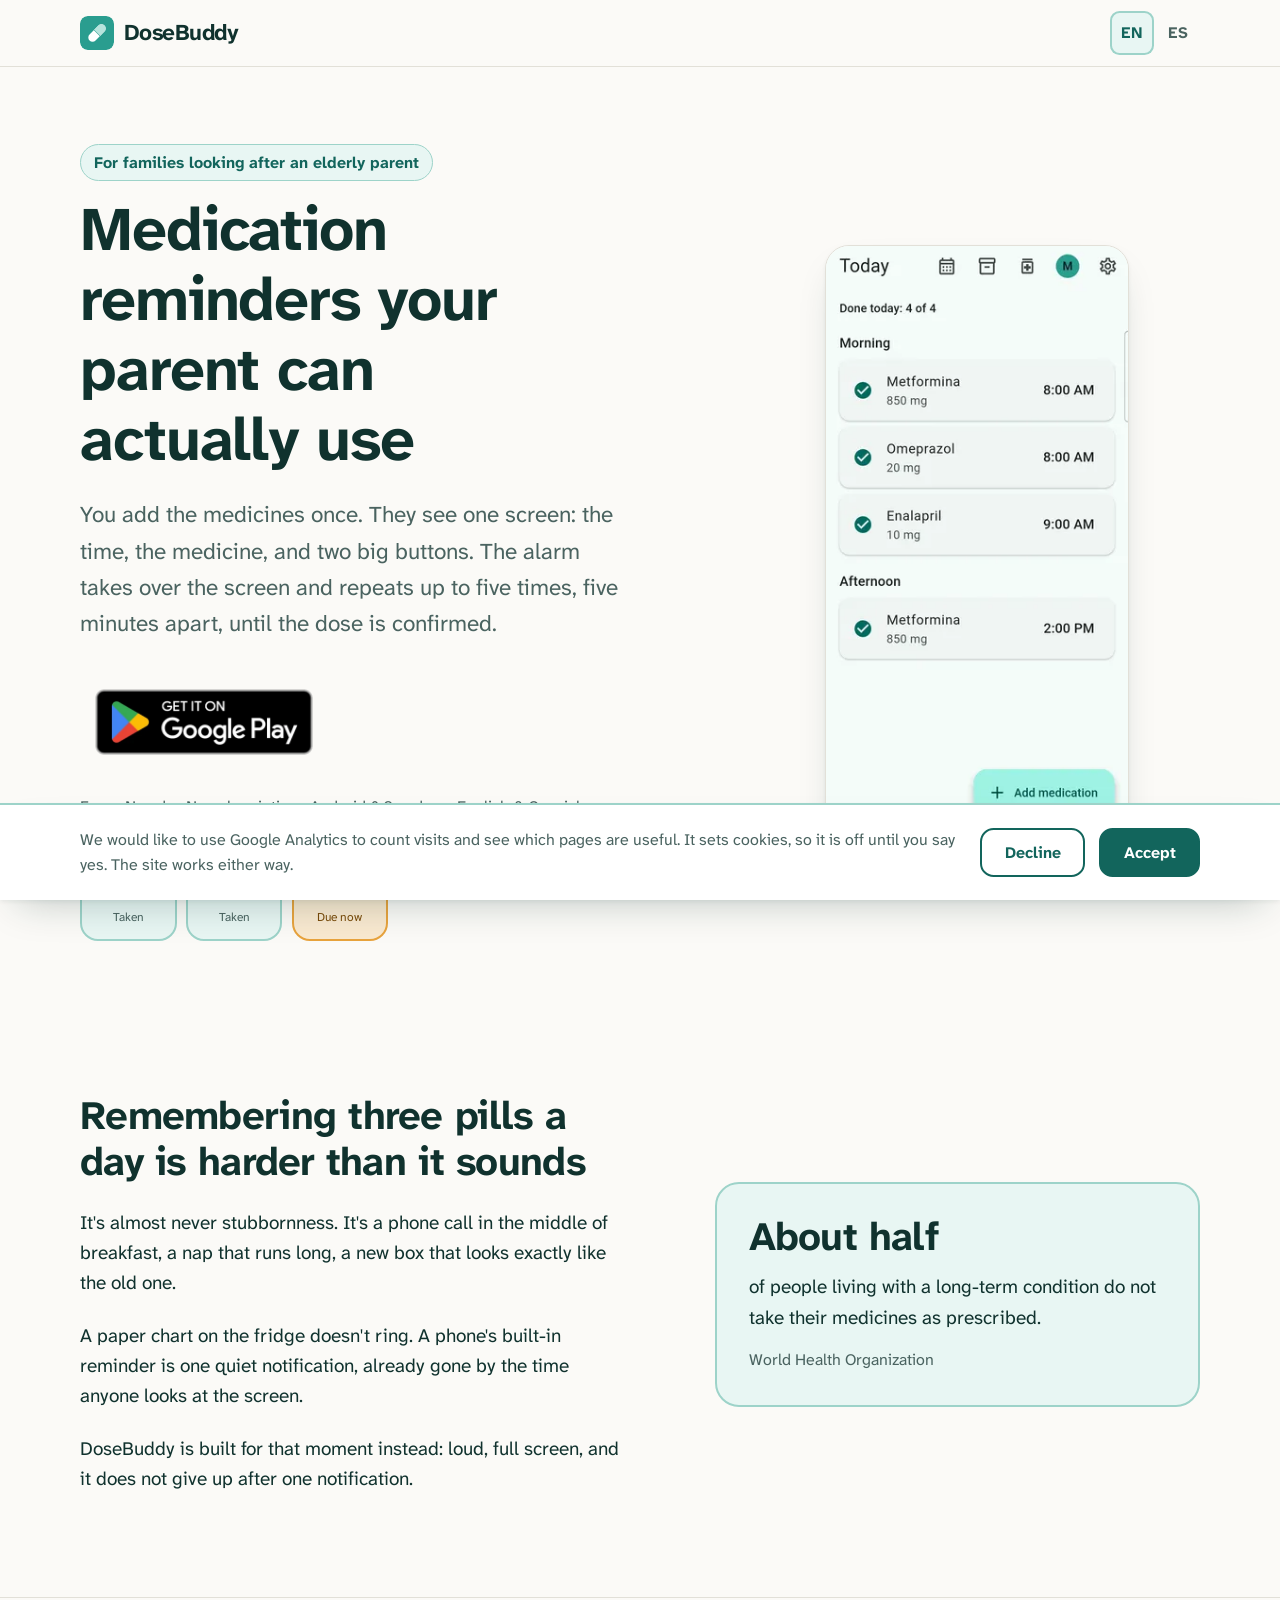
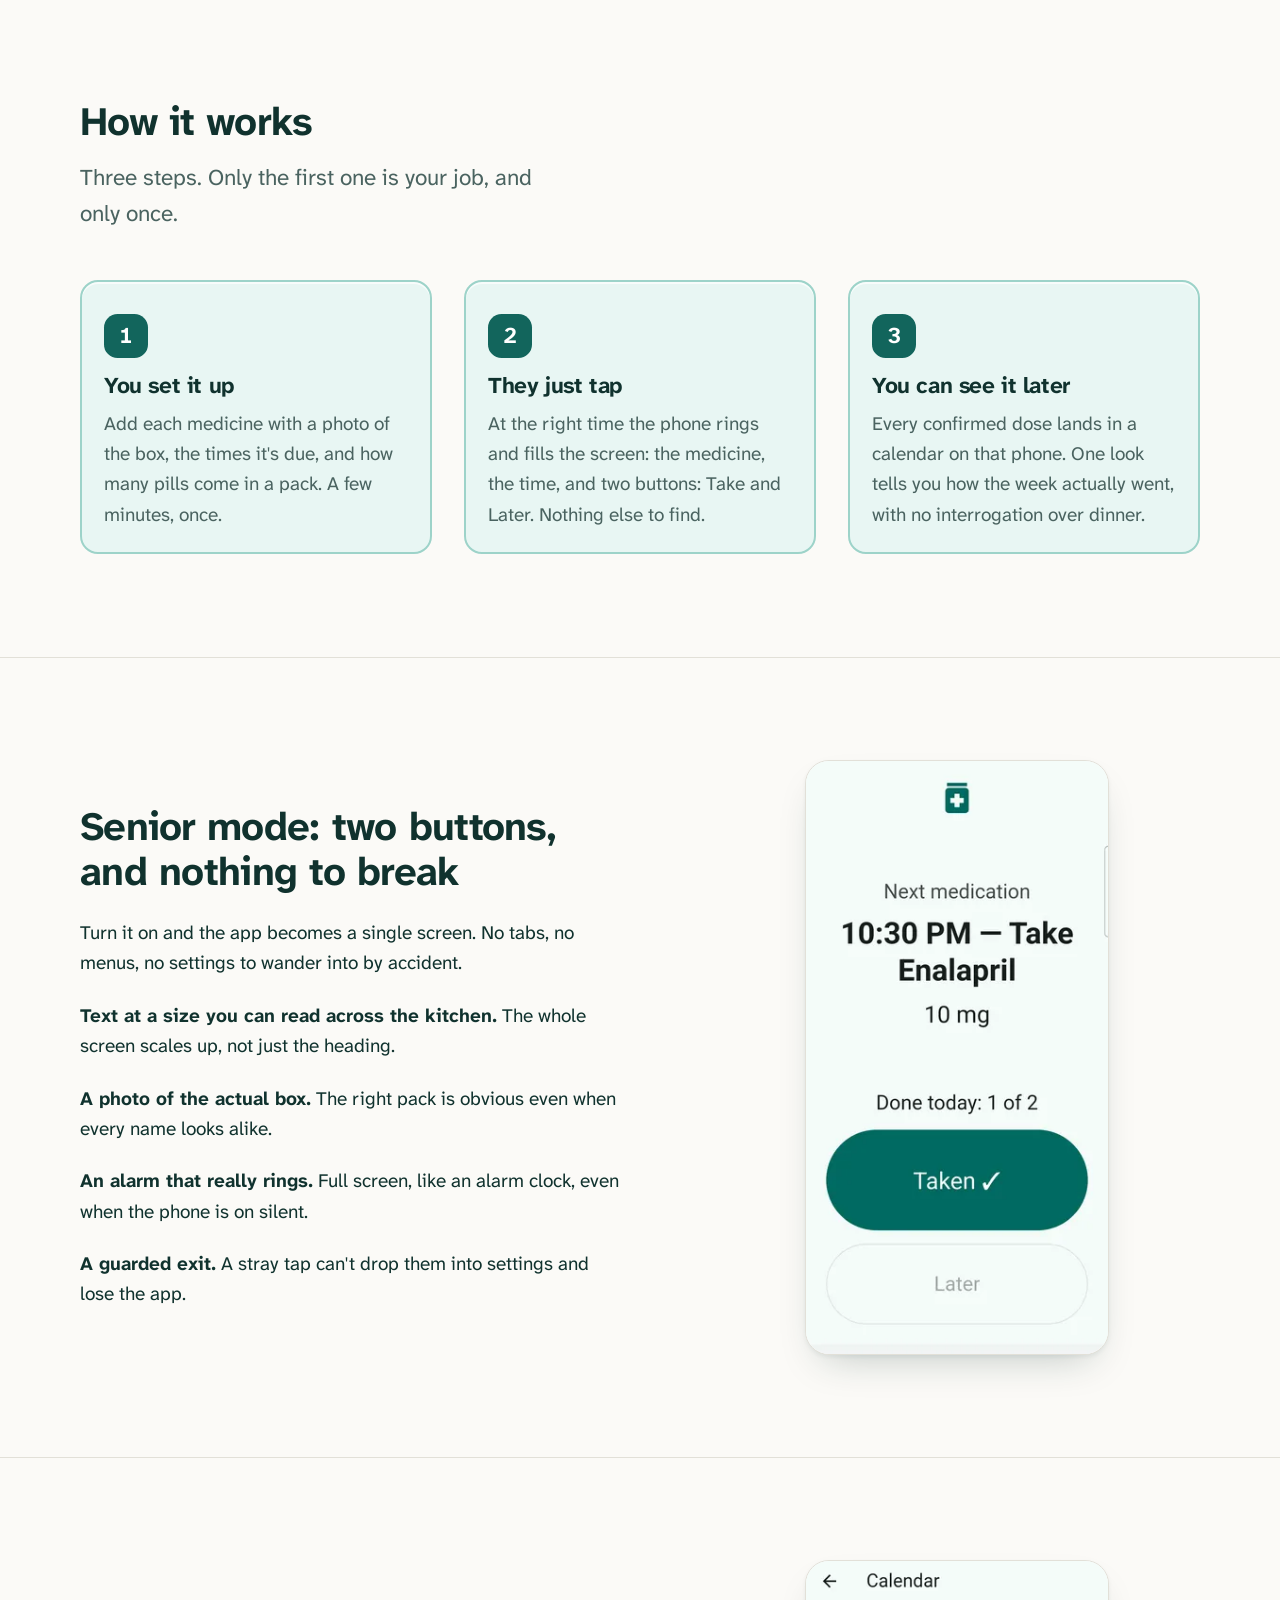
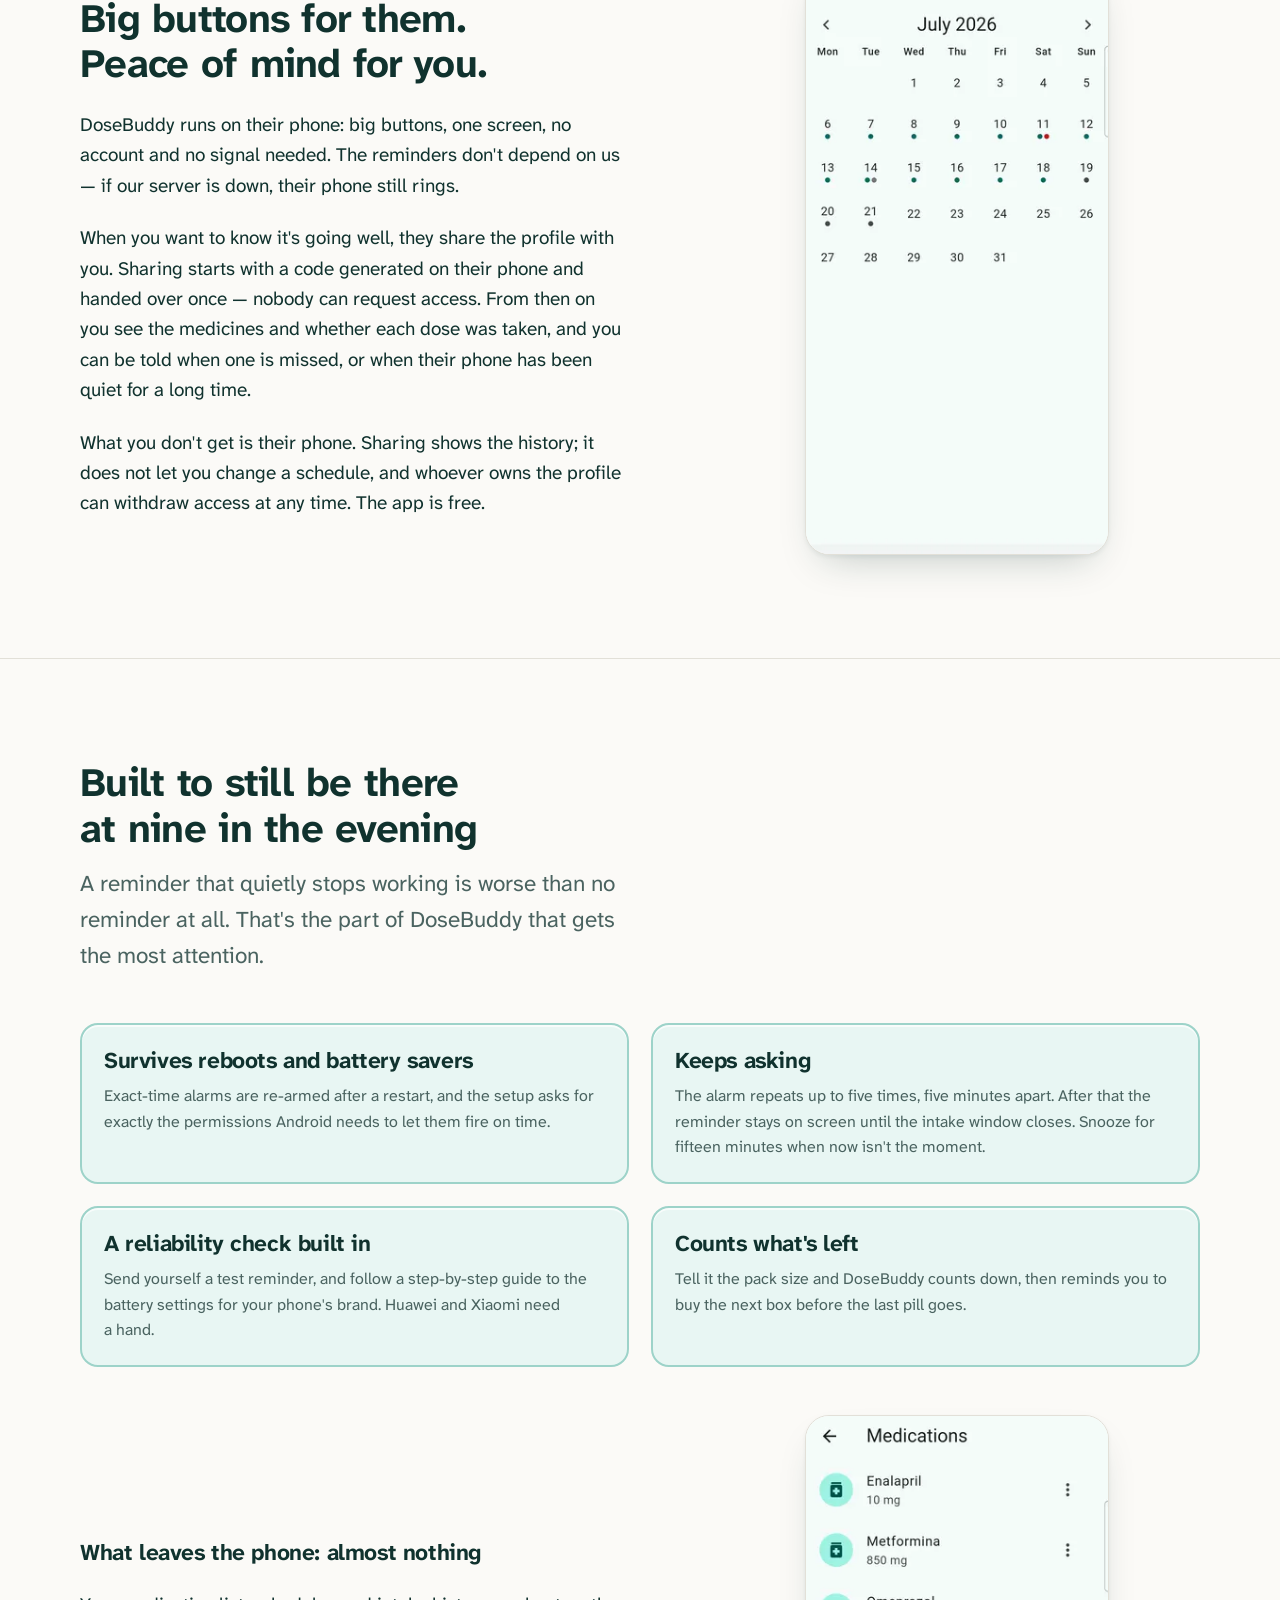
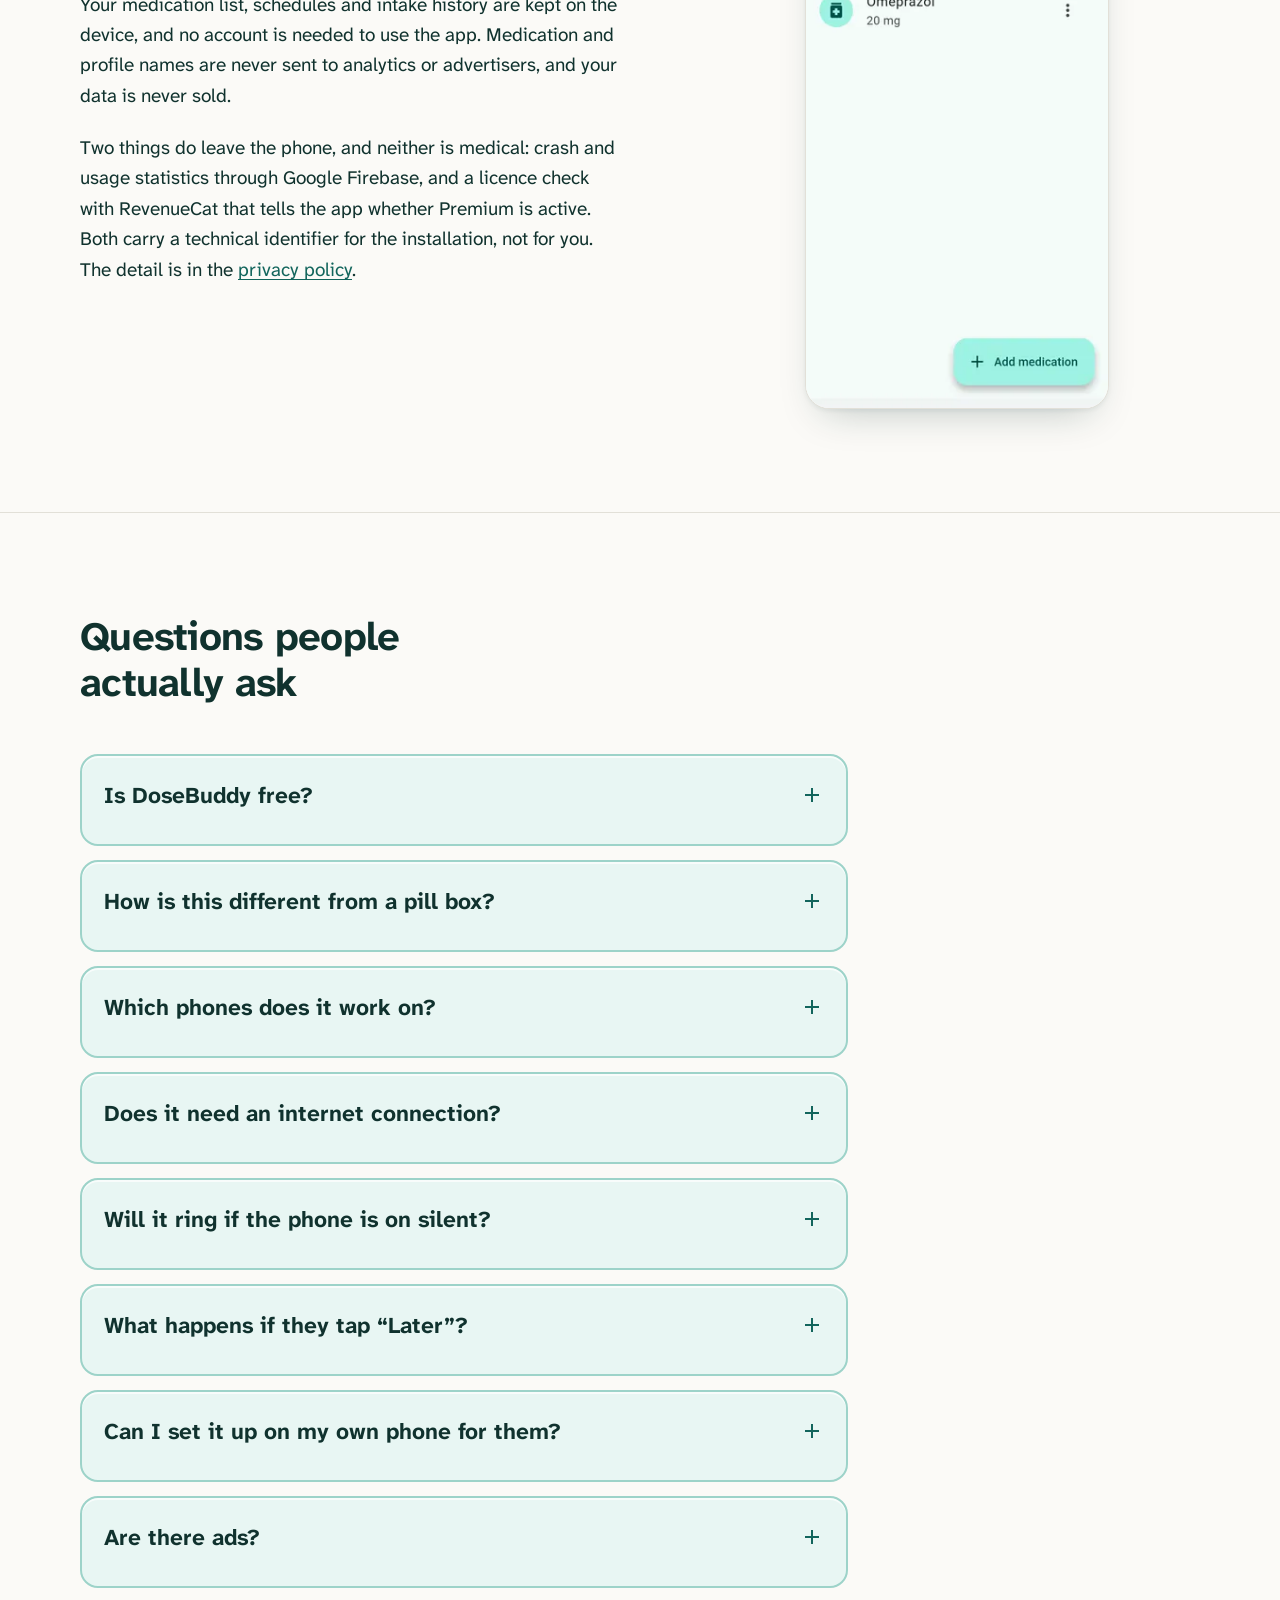
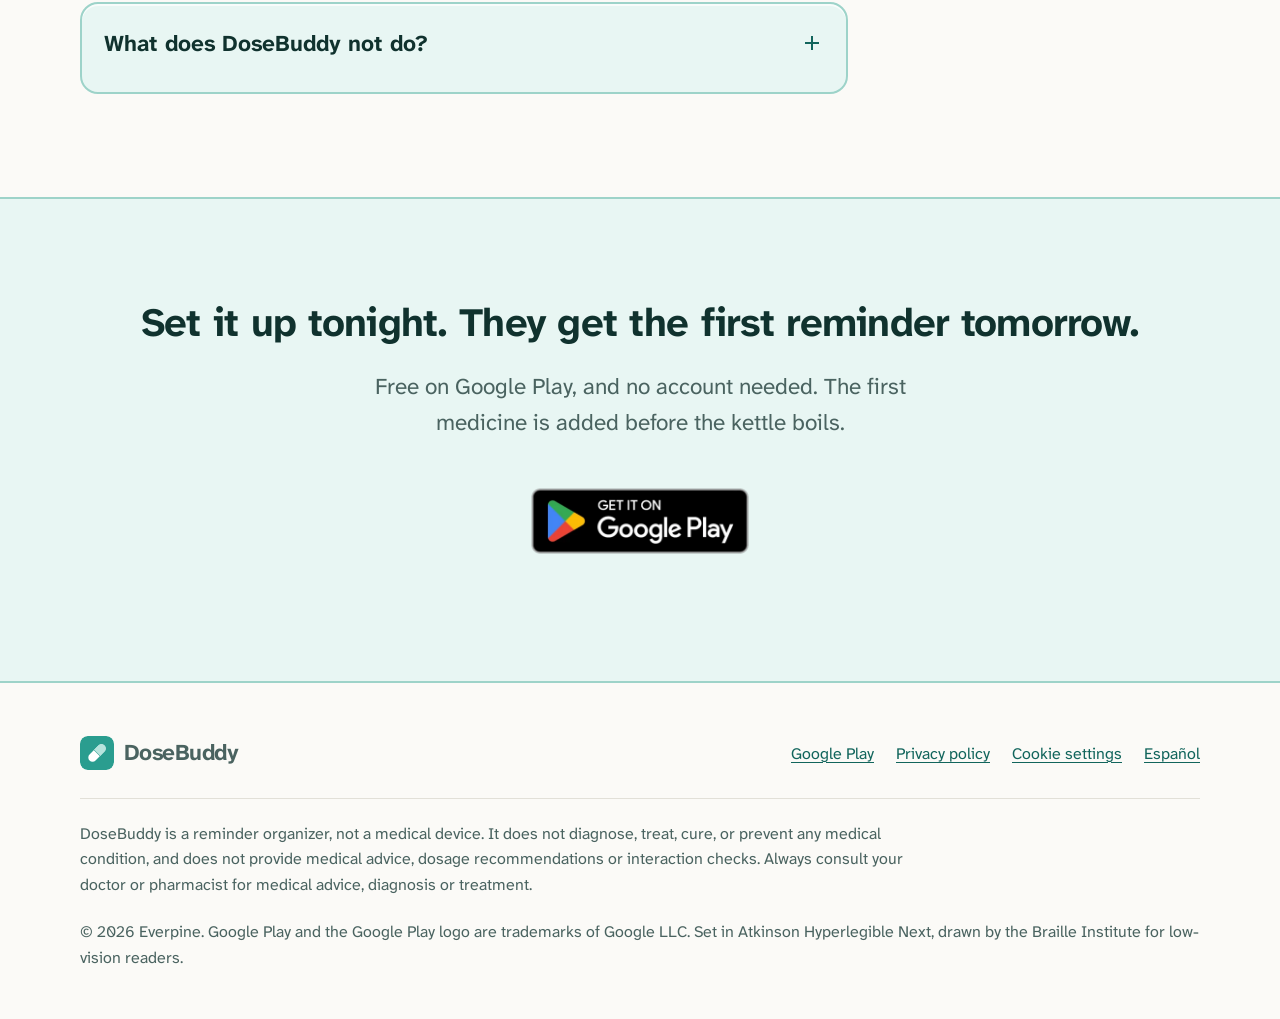
==== index.html @ 9d2013dd "Landing: nothing is paid any more Owner's decision on v1.1 monetisation, relayed by the app track: P" ====
<!doctype html>
<html lang="en">
<head>
<meta charset="utf-8">
<meta name="viewport" content="width=device-width, initial-scale=1">
<title>Medication Reminder &amp; Alarm App for Elderly Parents</title>
<meta name="description" content="A free medication reminder and alarm for the parent you look after. Huge text, two big buttons, and an alarm that repeats up to five times. Android only.">

<link rel="canonical" href="https://dosebuddyapp.com/">
<link rel="alternate" hreflang="en" href="https://dosebuddyapp.com/">
<link rel="alternate" hreflang="es" href="https://dosebuddyapp.com/es/">
<link rel="alternate" hreflang="x-default" href="https://dosebuddyapp.com/">

<meta property="og:type" content="website">
<meta property="og:site_name" content="DoseBuddy">
<meta property="og:locale" content="en">
<meta property="og:locale:alternate" content="es">
<meta property="og:url" content="https://dosebuddyapp.com/">
<meta property="og:title" content="Medication Reminder &amp; Alarm App for Elderly Parents">
<meta property="og:description" content="A free medication reminder and alarm for the parent you look after: big text, two big buttons, and an alarm that repeats up to five times until the dose is confirmed.">
<meta property="og:image" content="https://dosebuddyapp.com/img/og-en.jpg">
<meta property="og:image:width" content="1200">
<meta property="og:image:height" content="630">
<meta property="og:image:alt" content="DoseBuddy: medication reminders your parent can actually use.">
<meta name="twitter:card" content="summary_large_image">

<link rel="icon" href="/img/mark.svg" type="image/svg+xml">
<link rel="apple-touch-icon" href="/img/apple-touch-icon.png">
<meta name="theme-color" content="#2a9d8f">

<link rel="preload" href="/fonts/atkinson-hyperlegible-next-latin.woff2" as="font" type="font/woff2" crossorigin>
<link rel="stylesheet" href="/css/site.css">

<script type="application/ld+json">
{
  "@context": "https://schema.org",
  "@type": "SoftwareApplication",
  "name": "DoseBuddy",
  "alternateName": "DoseBuddy - Pill Reminder",
  "description": "A medication reminder built for families looking after an elderly parent. You add the medicines and schedules; they see one huge screen with two buttons. Full-screen alarms that survive reboots and battery savers, intake history, and stock tracking.",
  "applicationCategory": "HealthApplication",
  "applicationSubCategory": "Medication reminder",
  "operatingSystem": "Android 8.0 and up",
  "inLanguage": ["en", "es"],
  "url": "https://dosebuddyapp.com/",
  "installUrl": "https://play.google.com/store/apps/details?id=com.everpine.dosebuddy",
  "image": "https://dosebuddyapp.com/img/og-en.jpg",
  "screenshot": [
    "https://dosebuddyapp.com/img/screens/en-today-640.webp",
    "https://dosebuddyapp.com/img/screens/en-elder-640.webp",
    "https://dosebuddyapp.com/img/screens/en-calendar-640.webp"
  ],
  "author": { "@type": "Organization", "name": "Everpine" },
  "offers": {
    "@type": "Offer",
    "price": "0",
    "priceCurrency": "EUR",
    "availability": "https://schema.org/InStock"
  }
}
</script>
<script type="application/ld+json">
{
  "@context": "https://schema.org",
  "@type": "FAQPage",
  "mainEntity": [
    {
      "@type": "Question",
      "name": "Is DoseBuddy free?",
      "acceptedAnswer": { "@type": "Answer", "text": "Yes, and there is nothing to buy. There is no paid tier, no subscription and no advertising. Every profile, every medication, the full reminder engine, and family sharing with its alerts are all included. Nothing about the reminding is held back." }
    },
    {
      "@type": "Question",
      "name": "How is this different from a pill box?",
      "acceptedAnswer": { "@type": "Answer", "text": "A pill box organises the week, but it cannot remind anyone. Dispensers with a built-in alarm can, except they have to be bought and then carried around. DoseBuddy does the same job on the phone they already own: a full-screen alarm that repeats, and a history you can look back at." }
    },
    {
      "@type": "Question",
      "name": "Which phones does it work on?",
      "acceptedAnswer": { "@type": "Answer", "text": "Android 8.0 (Oreo) and newer. There's no iPhone version. Reminder delivery is tested hardest on Samsung and Huawei, the brands most aggressive about shutting down background apps." }
    },
    {
      "@type": "Question",
      "name": "Does it need an internet connection?",
      "acceptedAnswer": { "@type": "Answer", "text": "No. The schedule, the reminders and the history all work offline, and no account is needed for any of it. A connection is used to install the app and — only if you switch it on — to share a profile with someone." }
    },
    {
      "@type": "Question",
      "name": "Will it ring if the phone is on silent?",
      "acceptedAnswer": { "@type": "Answer", "text": "Yes. The reminder takes over the whole screen and rings on the alarm channel, like an alarm clock, so silent mode doesn't mute it. Android asks for a couple of permissions the first time and the setup walks through them." }
    },
    {
      "@type": "Question",
      "name": "What happens if they tap “Later”?",
      "acceptedAnswer": { "@type": "Answer", "text": "DoseBuddy comes back in fifteen minutes and repeats twice more. Nothing is ever silently marked as taken, and Later stays available until the intake window closes." }
    },
    {
      "@type": "Question",
      "name": "Can I set it up on my own phone for them?",
      "acceptedAnswer": { "@type": "Answer", "text": "Yes. Plenty of people run DoseBuddy on their own phone as a personal reminder, or set up a parent's phone and hand it back. Without an account the schedule stays on the phone it was set up on. With one, it follows your own phones, and a parent can share their profile so you see the medicines and whether each dose was taken." }
    },
    {
      "@type": "Question",
      "name": "Are there ads?",
      "acceptedAnswer": { "@type": "Answer", "text": "No. There are no ads in DoseBuddy today, and there will never be one on a reminder, an alarm or the elder-mode screen." }
    },
    {
      "@type": "Question",
      "name": "What does DoseBuddy not do?",
      "acceptedAnswer": { "@type": "Answer", "text": "It doesn't give medical advice, suggest doses, or check whether two medicines interact. It's a reminder organizer. The medical questions belong with a doctor or pharmacist." }
    }
  ]
}
</script>
</head>
<body>
<a class="skip-link" href="#main">Skip to content</a>

<!-- Shown only to Spanish-speaking visitors, and only as an offer, never a
     redirect. Both versions stay crawlable and reachable from the header. -->
<div class="lang-hint" id="lang-hint" data-lang="es" hidden>
  <span lang="es">Esta página también está en español.</span>
  <a href="/es/" hreflang="es" lang="es">Ver en español</a>
  <button class="btn" type="button" data-hint-close lang="es">No, gracias</button>
</div>
<script>
  /* Decided while the parser is still here, before the first paint. Revealing
     this bar from a deferred script instead would push the whole page down
     after paint and cost ~0.11 CLS. */
  (function () {
    var e = document.getElementById("lang-hint");
    try { if (sessionStorage.getItem("dosebuddy-lang-hint") === "1") return; } catch (x) {}
    if ((navigator.language || "").toLowerCase().slice(0, 2) === e.dataset.lang) e.hidden = false;
  })();
</script>

<header class="site-header">
  <div class="wrap">
    <a class="brand" href="/">
      <img src="/img/mark.svg" alt="" width="34" height="34">
      <span>DoseBuddy</span>
    </a>
    <nav class="lang-switch" aria-label="Language">
      <span aria-current="true" lang="en">EN</span>
      <a href="/es/" hreflang="es" lang="es"><span class="visually-hidden">Ver esta página en </span>ES</a>
    </nav>
  </div>
</header>

<main id="main">

  <!-- 1. Hero -->
  <section class="hero">
    <div class="wrap hero__grid">
      <div>
        <p class="eyebrow">For families looking after an elderly parent</p>
        <h1>Medication reminders your parent can actually use</h1>
        <p class="hero__lead">
          You add the medicines once. They see one screen: the time, the medicine,
          and two big buttons. The alarm takes over the screen and repeats up to
          five times, five minutes apart, until the dose is confirmed.
        </p>

        <div class="hero__cta">
          <a class="play-badge" href="https://play.google.com/store/apps/details?id=com.everpine.dosebuddy" rel="noopener">
            <img src="/img/badges/en.webp" alt="Get DoseBuddy on Google Play" width="512" height="198">
          </a>
          <p class="cta-note">Free · No ads · No subscription · Android 8.0 and up · English &amp; Spanish</p>
        </div>

        <ul class="dose-strip" aria-hidden="true">
          <li class="cell"><strong>8:00 AM</strong><small>Taken</small></li>
          <li class="cell"><strong>2:00 PM</strong><small>Taken</small></li>
          <li class="cell is-next"><strong>9:00 PM</strong><small>Due now</small></li>
        </ul>
      </div>

      <figure class="shot shot--center">
        <img src="/img/screens/en-today-640.webp"
             srcset="/img/screens/en-today-320.webp 320w, /img/screens/en-today-640.webp 640w"
             sizes="304px"
             width="640" height="1256" fetchpriority="high" decoding="async"
             alt="The DoseBuddy Today screen listing the morning and afternoon medicines with the time each one is due and a tick beside the ones already taken.">
      </figure>
    </div>
  </section>

  <!-- 2. The problem -->
  <section class="section">
    <div class="wrap split">
      <div class="split__body stack">
        <h2>Remembering three pills a day is harder than it sounds</h2>
        <p>
          It's almost never stubbornness. It's a phone call in the middle of
          breakfast, a nap that runs long, a new box that looks exactly like the
          old one.
        </p>
        <p>
          A paper chart on the fridge doesn't ring. A phone's built-in reminder is
          one quiet notification, already gone by the time anyone looks at the
          screen.
        </p>
        <p>
          DoseBuddy is built for that moment instead: loud, full screen, and it
          does not give up after one notification.
        </p>
      </div>
      <div class="stat">
        <b>About half</b>
        <p>of people living with a long-term condition do not take their medicines as prescribed.</p>
        <cite>World Health Organization</cite>
      </div>
    </div>
  </section>

  <!-- 3. How it works -->
  <section class="section">
    <div class="wrap">
      <div class="section__head">
        <h2>How it works</h2>
        <p>Three steps. Only the first one is your job, and only once.</p>
      </div>
      <ol class="steps">
        <li class="cell">
          <h3>You set it up</h3>
          <p>
            Add each medicine with a photo of the box, the times it's due, and how
            many pills come in a pack. A few minutes, once.
          </p>
        </li>
        <li class="cell">
          <h3>They just tap</h3>
          <p>
            At the right time the phone rings and fills the screen: the medicine,
            the time, and two buttons: Take and Later. Nothing else to find.
          </p>
        </li>
        <li class="cell">
          <h3>You can see it later</h3>
          <p>
            Every confirmed dose lands in a calendar on that phone. One look tells
            you how the week actually went, with no interrogation over dinner.
          </p>
        </li>
      </ol>
    </div>
  </section>

  <!-- 4. Senior mode -->
  <section class="section">
    <div class="wrap split split--flip">
      <figure class="shot shot--center">
        <img src="/img/screens/en-elder-640.webp"
             srcset="/img/screens/en-elder-320.webp 320w, /img/screens/en-elder-640.webp 640w"
             sizes="304px"
             width="640" height="1256" loading="lazy" decoding="async"
             alt="DoseBuddy elder mode: one medicine shown in very large text with the dose time, a photo of the package, and two full-width buttons labelled Take and Later.">
      </figure>
      <div class="split__body stack">
        <h2>Senior mode: two buttons, and nothing to break</h2>
        <p>
          Turn it on and the app becomes a single screen. No tabs, no menus, no
          settings to wander into by accident.
        </p>
        <ul class="stack">
          <li><strong>Text at a size you can read across the kitchen.</strong> The whole screen scales up, not just the heading.</li>
          <li><strong>A photo of the actual box.</strong> The right pack is obvious even when every name looks alike.</li>
          <li><strong>An alarm that really rings.</strong> Full screen, like an alarm clock, even when the phone is on silent.</li>
          <li><strong>A guarded exit.</strong> A stray tap can't drop them into settings and lose the app.</li>
        </ul>
      </div>
    </div>
  </section>

  <!-- 5. Peace of mind (family sharing, shipped in v1.1) -->
  <section class="section">
    <div class="wrap split">
      <div class="split__body stack">
        <h2>Big buttons for them. Peace of mind for you.</h2>
        <p>
          DoseBuddy runs on their phone: big buttons, one screen, no account and
          no signal needed. The reminders don't depend on us — if our server is
          down, their phone still rings.
        </p>
        <p>
          When you want to know it's going well, they share the profile with you.
          Sharing starts with a code generated on their phone and handed over
          once — nobody can request access. From then on you see the medicines
          and whether each dose was taken, and you can be told when one is
          missed, or when their phone has been quiet for a long time.
        </p>
        <p>
          What you don't get is their phone. Sharing shows the history; it does
          not let you change a schedule, and whoever owns the profile can
          withdraw access at any time. The app is free.
        </p>
      </div>
      <figure class="shot shot--center">
        <img src="/img/screens/en-calendar-640.webp"
             srcset="/img/screens/en-calendar-320.webp 320w, /img/screens/en-calendar-640.webp 640w"
             sizes="304px"
             width="640" height="1256" loading="lazy" decoding="async"
             alt="The DoseBuddy calendar for July 2026, with each day marked according to whether every dose was confirmed.">
      </figure>
    </div>
  </section>

  <!-- 6. Reliability and privacy -->
  <section class="section">
    <div class="wrap">
      <div class="section__head">
        <h2>Built to still be there at nine in the evening</h2>
        <p>
          A reminder that quietly stops working is worse than no reminder at all.
          That's the part of DoseBuddy that gets the most attention.
        </p>
      </div>

      <ul class="features">
        <li class="cell">
          <h3>Survives reboots and battery savers</h3>
          <p>
            Exact-time alarms are re-armed after a restart, and the setup asks for
            exactly the permissions Android needs to let them fire on time.
          </p>
        </li>
        <li class="cell">
          <h3>Keeps asking</h3>
          <p>
            The alarm repeats up to five times, five minutes apart. After that the
            reminder stays on screen until the intake window closes. Snooze for
            fifteen minutes when now isn't the moment.
          </p>
        </li>
        <li class="cell">
          <h3>A reliability check built in</h3>
          <p>
            Send yourself a test reminder, and follow a step-by-step guide to the
            battery settings for your phone's brand. Huawei and Xiaomi need a hand.
          </p>
        </li>
        <li class="cell">
          <h3>Counts what's left</h3>
          <p>
            Tell it the pack size and DoseBuddy counts down, then reminds you to buy
            the next box before the last pill goes.
          </p>
        </li>
      </ul>

      <div class="split spaced">
        <div class="split__body stack">
          <h3>What leaves the phone: almost nothing</h3>
          <p>
            Your medication list, schedules and intake history are kept on the
            device, and no account is needed to use the app. Medication and profile
            names are never sent to analytics or advertisers, and your data is never
            sold.
          </p>
          <p>
            Two things do leave the phone, and neither is medical: crash and usage
            statistics through Google Firebase, and a licence check with RevenueCat
            that tells the app whether Premium is active. Both carry a technical
            identifier for the installation, not for you. The detail is in the
            <a href="https://lepiloff.github.io/dosebuddy-legal/privacy.html" rel="noopener">privacy policy</a>.
          </p>
        </div>
        <figure class="shot shot--center">
          <img src="/img/screens/en-medications-640.webp"
               srcset="/img/screens/en-medications-320.webp 320w, /img/screens/en-medications-640.webp 640w"
               sizes="304px"
               width="640" height="1256" loading="lazy" decoding="async"
               alt="The DoseBuddy medications list, showing each medicine with its dose, schedule and how many pills are left in the pack.">
        </figure>
      </div>
    </div>
  </section>

  <!-- 7. FAQ -->
  <section class="section" id="faq">
    <div class="wrap">
      <div class="section__head">
        <h2>Questions people actually ask</h2>
      </div>

      <div class="faq">
        <details class="cell" name="faq">
          <summary>Is DoseBuddy free?</summary>
          <div class="faq__body">
            <p>
              Yes, and there is nothing to buy. There is no paid tier, no
              subscription and no advertising. Every profile, every medication,
              the full reminder engine, and family sharing with its alerts are
              all included. Nothing about the reminding is held back.
            </p>
          </div>
        </details>

        <details class="cell" name="faq">
          <summary>How is this different from a pill box?</summary>
          <div class="faq__body">
            <p>
              A pill box organises the week, but it cannot remind anyone.
              Dispensers with a built-in alarm can, except they have to be bought
              and then carried around.
            </p>
            <p>
              DoseBuddy does the same job on the phone they already own: a
              full-screen alarm that repeats, and a history you can look back at.
            </p>
          </div>
        </details>

        <details class="cell" name="faq">
          <summary>Which phones does it work on?</summary>
          <div class="faq__body">
            <p>
              Android 8.0 (Oreo) and newer. There's no iPhone version. Reminder
              delivery is tested hardest on Samsung and Huawei, the brands most
              aggressive about shutting down background apps.
            </p>
          </div>
        </details>

        <details class="cell" name="faq">
          <summary>Does it need an internet connection?</summary>
          <div class="faq__body">
            <p>
              No. The schedule, the reminders and the history all work offline, and
              no account is needed for any of it. A connection is used to install the
              app and — only if you switch it on — to share a profile with
              someone.
            </p>
          </div>
        </details>

        <details class="cell" name="faq">
          <summary>Will it ring if the phone is on silent?</summary>
          <div class="faq__body">
            <p>
              Yes. The reminder takes over the whole screen and rings on the alarm
              channel, like an alarm clock, so silent mode doesn't mute it.
            </p>
            <p>
              Android asks for a couple of permissions the first time (exact alarms and
              full-screen notifications), and the setup walks through them one at
              a time.
            </p>
          </div>
        </details>

        <details class="cell" name="faq">
          <summary>What happens if they tap “Later”?</summary>
          <div class="faq__body">
            <p>
              DoseBuddy comes back in fifteen minutes and repeats twice more.
              Nothing is ever silently marked as taken, and Later stays available
              until the intake window closes.
            </p>
          </div>
        </details>

        <details class="cell" name="faq">
          <summary>Can I set it up on my own phone for them?</summary>
          <div class="faq__body">
            <p>
              Yes. Plenty of people run DoseBuddy on their own phone as a personal
              reminder, or set up a parent's phone and hand it back.
            </p>
            <p>
              Without an account the schedule stays on the phone it was set up on.
              With one, it follows your own phones, and a parent can share their
              profile so you see the medicines and whether each dose was taken.
            </p>
          </div>
        </details>

        <details class="cell" name="faq">
          <summary>Are there ads?</summary>
          <div class="faq__body">
            <p>
              No. There are no ads in DoseBuddy today, and there will never be one
              on a reminder, an alarm or the elder-mode screen.
            </p>
          </div>
        </details>

        <details class="cell" name="faq">
          <summary>What does DoseBuddy not do?</summary>
          <div class="faq__body">
            <p>
              It doesn't give medical advice, suggest doses, or check whether two
              medicines interact. It's a reminder organizer. The medical questions
              belong with a doctor or a pharmacist.
            </p>
          </div>
        </details>
      </div>
    </div>
  </section>

  <!-- 8. Closing CTA -->
  <section class="closing">
    <div class="wrap">
      <h2>Set it up tonight. They get the first reminder tomorrow.</h2>
      <p>
        Free on Google Play, and no account needed. The first medicine is added
        before the kettle boils.
      </p>
      <a class="play-badge" href="https://play.google.com/store/apps/details?id=com.everpine.dosebuddy" rel="noopener">
        <img src="/img/badges/en.webp" alt="Get DoseBuddy on Google Play" width="512" height="198" loading="lazy">
      </a>
    </div>
  </section>

</main>

<footer class="site-footer">
  <div class="wrap">
    <div class="site-footer__top">
      <a class="brand" href="/">
        <img src="/img/mark.svg" alt="" width="34" height="34">
        <span>DoseBuddy</span>
      </a>
      <nav aria-label="Footer">
        <ul>
          <li><a href="https://play.google.com/store/apps/details?id=com.everpine.dosebuddy" rel="noopener">Google Play</a></li>
          <li><a href="https://lepiloff.github.io/dosebuddy-legal/privacy.html" rel="noopener">Privacy policy</a></li>
          <li><a href="#consent" data-consent-reopen>Cookie settings</a></li>
          <li><a href="/es/" hreflang="es" lang="es">Español</a></li>
        </ul>
      </nav>
    </div>
    <p class="disclaimer">
      DoseBuddy is a reminder organizer, not a medical device. It does not diagnose,
      treat, cure, or prevent any medical condition, and does not provide medical
      advice, dosage recommendations or interaction checks. Always consult your
      doctor or pharmacist for medical advice, diagnosis or treatment.
    </p>
    <p class="colophon">
      © 2026 Everpine. Google Play and the Google Play logo are trademarks of
      Google LLC. Set in Atkinson Hyperlegible Next, drawn by the Braille Institute
      for low-vision readers.
    </p>
  </div>
</footer>

<!-- Consent gate: no analytics script exists on the page until this is accepted. -->
<aside class="consent" id="consent" hidden aria-label="Cookie consent">
  <div class="wrap consent__inner">
    <p id="consent-text">
      We would like to use Google Analytics to count visits and see which pages are
      useful. It sets cookies, so it is off until you say yes. The site works either way.
    </p>
    <div class="consent__actions">
      <button class="btn" type="button" data-consent="denied">Decline</button>
      <button class="btn btn--solid" type="button" data-consent="granted">Accept</button>
    </div>
  </div>
</aside>

<script src="/js/consent.js" defer></script>
<script src="/js/ui.js" defer></script>
</body>
</html>
---- css/site.css ----
/* ============================================================================
   DoseBuddy - dosebuddyapp.com
   Direction: "Pastillero", the visual language of a weekly pill organiser.
   The compartment (rounded cell with a lid edge) is the page's one signature
   shape: it carries the hero dose strip, the three setup steps and the cards.

   Colour roles are split on purpose. The brand teal #2A9D8F is only 3.2:1 on
   paper, so it is a *surface* colour (fills, borders, the mark) and never a
   text colour; --accent-ink is the darkened teal used wherever text or a
   filled button needs to clear WCAG AA.

   Type is Atkinson Hyperlegible Next, self-hosted. It is drawn by the Braille
   Institute for low-vision readers. The page is set in the same values the
   product sells.
   ========================================================================= */

@layer reset, base, layout, components, utilities;

/* --- Font ---------------------------------------------------------------- */
/* Self-hosted: loading this from the Google Fonts CDN would send every EU
   visitor's IP to Google before they consent. Latin subset covers en + es. */
@font-face {
  font-family: "Atkinson Hyperlegible Next";
  src: url("../fonts/atkinson-hyperlegible-next-latin.woff2") format("woff2");
  font-weight: 400 700;
  font-style: normal;
  font-display: swap;
  unicode-range: U+0000-00FF, U+0131, U+0152-0153, U+02BB-02BC, U+02C6, U+02DA,
    U+02DC, U+0304, U+0308, U+0329, U+2000-206F, U+20AC, U+2122, U+2191, U+2193,
    U+2212, U+2215, U+FEFF, U+FFFD;
}

/* --- Tokens -------------------------------------------------------------- */
:root {
  color-scheme: light dark;

  /* Tier 1, literal brand values (shared with the Android app) */
  --teal: #2a9d8f;
  --mint: #b7e4dd;

  /* Tier 2, semantic, light theme */
  --bg: #fbfaf7;
  --surface: #ffffff;
  --cell-fill: #e8f6f3;
  --cell-line: #9dd3c9;
  --ink: #10322e;
  --ink-muted: #4a6360;
  --accent-ink: #12655c;
  --accent-ink-strong: #0f5e55;
  --on-accent: #ffffff;
  --line: #e2e0d8;
  --amber: #e8a33d;
  --amber-ink: #7a4a08;
  --shadow: 0 1px 2px rgb(16 50 46 / 0.05), 0 8px 24px -12px rgb(16 50 46 / 0.18);
  --shadow-lift: 0 2px 4px rgb(16 50 46 / 0.06), 0 18px 40px -18px rgb(16 50 46 / 0.28);

  /* Scale */
  --step--1: clamp(0.9375rem, 0.91rem + 0.14vw, 1rem);
  --step-0: clamp(1.0625rem, 1.02rem + 0.22vw, 1.1875rem);
  --step-1: clamp(1.1875rem, 1.11rem + 0.38vw, 1.4375rem);
  --step-2: clamp(1.375rem, 1.24rem + 0.66vw, 1.875rem);
  --step-3: clamp(1.75rem, 1.5rem + 1.25vw, 2.625rem);
  --step-4: clamp(2.25rem, 1.72rem + 2.65vw, 4rem);

  --space-1: 0.5rem;
  --space-2: 0.875rem;
  --space-3: 1.375rem;
  --space-4: 2rem;
  --space-5: 3rem;
  --space-6: clamp(3.5rem, 8vw, 6.5rem);

  --radius-cell: 1.125rem;
  --radius-card: 1.5rem;
  --measure: 34rem;
  --container: 70rem;
}

@media (prefers-color-scheme: dark) {
  :root {
    --bg: #0e1b19;
    --surface: #172624;
    --cell-fill: #1b322e;
    --cell-line: #35635b;
    --ink: #e9f3f1;
    --ink-muted: #a5bdb8;
    --accent-ink: #4fc2b2;
    --accent-ink-strong: #6fd3c4;
    --on-accent: #0e1b19;
    --line: #2c4a45;
    --amber: #f0b45e;
    --amber-ink: #f0b45e;
    --shadow: 0 1px 2px rgb(0 0 0 / 0.4), 0 8px 24px -12px rgb(0 0 0 / 0.6);
    --shadow-lift: 0 2px 4px rgb(0 0 0 / 0.45), 0 18px 40px -18px rgb(0 0 0 / 0.7);
  }
}

/* --- Reset --------------------------------------------------------------- */
/* Scoped to element types rather than `*` so component styles and lower
   cascade layers can still win without !important. */
@layer reset {
  body,
  h1,
  h2,
  h3,
  p,
  ul,
  ol,
  li,
  figure,
  blockquote,
  dl,
  dd {
    margin: 0;
  }

  ul[class],
  ol[class] {
    padding: 0;
    list-style: none;
  }

  img,
  svg,
  picture {
    display: block;
    max-inline-size: 100%;
  }

  img {
    block-size: auto;
  }

  a {
    color: inherit;
  }

  button {
    font: inherit;
    color: inherit;
  }
}

/* --- Base ---------------------------------------------------------------- */
@layer base {
  html {
    box-sizing: border-box;
    -webkit-text-size-adjust: 100%;
    scroll-behavior: smooth;
    scroll-padding-block-start: 5rem;
  }

  *,
  ::before,
  ::after {
    box-sizing: inherit;
  }

  body {
    background: var(--bg);
    color: var(--ink);
    font-family: "Atkinson Hyperlegible Next", ui-sans-serif, system-ui, sans-serif;
    /* Keeps the fallback face at the same x-height so the swap does not shift
       layout (CLS) or change how large the text reads mid-load. */
    font-size-adjust: from-font;
    font-size: var(--step-0);
    line-height: 1.6;
    accent-color: var(--accent-ink);
    overflow-wrap: break-word;
  }

  h1,
  h2,
  h3 {
    line-height: 1.14;
    letter-spacing: -0.018em;
    font-weight: 700;
    text-wrap: balance;
  }

  h1 {
    font-size: var(--step-4);
  }

  h2 {
    font-size: var(--step-3);
  }

  h3 {
    font-size: var(--step-1);
    line-height: 1.25;
  }

  p {
    text-wrap: pretty;
  }

  a:where(:not([class])) {
    color: var(--accent-ink);
    text-underline-offset: 0.18em;
    text-decoration-thickness: from-font;
  }

  a:where(:not([class])):hover {
    color: var(--accent-ink-strong);
  }

  :focus-visible {
    outline: 3px solid var(--accent-ink);
    outline-offset: 3px;
    border-radius: 0.35rem;
  }

  ::selection {
    background: var(--mint);
    color: #10322e;
  }

  strong {
    font-weight: 700;
  }
}

/* --- Layout -------------------------------------------------------------- */
@layer layout {
  .wrap {
    inline-size: min(100% - clamp(2rem, 8vw, 5rem), var(--container));
    margin-inline: auto;
  }

  .section {
    padding-block: var(--space-6);
  }

  .section + .section {
    border-block-start: 1px solid var(--line);
  }

  .section__head {
    max-inline-size: var(--measure);
    margin-block-end: var(--space-5);
  }

  .section__head > p {
    margin-block-start: var(--space-2);
    font-size: var(--step-1);
    color: var(--ink-muted);
  }

  .stack > * + * {
    margin-block-start: var(--space-3);
  }
}

/* --- Components ---------------------------------------------------------- */
@layer components {
  /* Skip link ------------------------------------------------------------- */
  .skip-link {
    position: absolute;
    inset-block-start: 0.5rem;
    inset-inline-start: 0.5rem;
    z-index: 100;
    padding: 0.75rem 1.25rem;
    background: var(--surface);
    color: var(--accent-ink);
    border: 2px solid var(--accent-ink);
    border-radius: 0.75rem;
    font-weight: 700;
    text-decoration: none;
    transform: translateY(-160%);
  }

  .skip-link:focus-visible {
    transform: none;
  }

  /* Header ---------------------------------------------------------------- */
  .site-header {
    position: sticky;
    inset-block-start: 0;
    z-index: 20;
    background: color-mix(in srgb, var(--bg) 92%, transparent);
    border-block-end: 1px solid var(--line);
  }

  @supports (backdrop-filter: blur(1px)) {
    .site-header {
      backdrop-filter: saturate(1.4) blur(10px);
    }
  }

  .site-header > .wrap {
    display: flex;
    align-items: center;
    justify-content: space-between;
    gap: var(--space-3);
    padding-block: 0.7rem;
  }

  .brand {
    display: inline-flex;
    align-items: center;
    gap: 0.6rem;
    font-weight: 700;
    font-size: var(--step-1);
    letter-spacing: -0.02em;
    text-decoration: none;
  }

  .brand img {
    inline-size: 2.125rem;
    block-size: 2.125rem;
    border-radius: 0.5rem;
  }

  /* Language switch ------------------------------------------------------- */
  .lang-switch {
    display: flex;
    align-items: center;
    gap: 0.15rem;
    font-size: var(--step--1);
  }

  .lang-switch a,
  .lang-switch span {
    display: grid;
    place-items: center;
    min-inline-size: 2.75rem;
    min-block-size: 2.75rem;
    padding-inline: 0.5rem;
    border-radius: 0.6rem;
    text-decoration: none;
    font-weight: 700;
  }

  .lang-switch a {
    color: var(--ink-muted);
  }

  .lang-switch a:hover {
    color: var(--accent-ink);
    background: var(--cell-fill);
  }

  .lang-switch [aria-current="true"] {
    background: var(--cell-fill);
    color: var(--accent-ink);
    box-shadow: inset 0 0 0 2px var(--cell-line);
  }

  /* Google Play badge ----------------------------------------------------- */
  /* Google's artwork already carries the mandated clear space, so the link box
     is sized to the artwork and never re-cropped. */
  .play-badge {
    display: inline-block;
    inline-size: 15.5rem;
    max-inline-size: 100%;
    border-radius: 0.9rem;
    transition: transform 0.18s ease, filter 0.18s ease;
  }

  .play-badge img {
    inline-size: 100%;
    block-size: auto;
    aspect-ratio: 646 / 250;
  }

  .play-badge:hover {
    transform: translateY(-2px);
    filter: brightness(1.06);
  }

  .cta-note {
    margin-block-start: var(--space-2);
    font-size: var(--step--1);
    color: var(--ink-muted);
  }

  /* Compartment, the signature shape ------------------------------------- */
  .cell {
    position: relative;
    background: var(--cell-fill);
    border: 2px solid var(--cell-line);
    border-radius: var(--radius-cell);
    /* The lighter top edge reads as the lid of a pill-organiser compartment. */
    box-shadow: inset 0 2px 0 color-mix(in srgb, var(--surface) 70%, transparent);
  }

  /* Hero ------------------------------------------------------------------ */
  .hero {
    padding-block: clamp(2.5rem, 6vw, 5rem) clamp(2rem, 4vw, 3.25rem);
  }

  .hero__grid {
    display: grid;
    gap: clamp(2.5rem, 6vw, 4.5rem);
    align-items: center;
  }

  @media (min-width: 56rem) {
    .hero__grid {
      grid-template-columns: minmax(0, 1.15fr) minmax(0, 0.85fr);
    }
  }

  .eyebrow {
    display: inline-block;
    margin-block-end: var(--space-2);
    padding: 0.3rem 0.8rem;
    background: var(--cell-fill);
    border: 1px solid var(--cell-line);
    border-radius: 999px;
    font-size: var(--step--1);
    font-weight: 700;
    color: var(--accent-ink);
  }

  .hero__lead {
    margin-block-start: var(--space-3);
    max-inline-size: var(--measure);
    font-size: var(--step-1);
    color: var(--ink-muted);
  }

  .hero__cta {
    margin-block-start: var(--space-4);
  }

  /* Dose strip, a day of compartments, the next dose still open ----------- */
  .dose-strip {
    display: flex;
    flex-wrap: wrap;
    gap: 0.6rem;
    margin-block-start: var(--space-5);
  }

  .dose-strip li {
    display: grid;
    place-items: center;
    gap: 0.15rem;
    min-inline-size: 5rem;
    padding: 0.7rem 0.9rem;
    font-variant-numeric: tabular-nums;
    font-weight: 700;
    font-size: var(--step--1);
  }

  .dose-strip li small {
    font-size: 0.75em;
    font-weight: 400;
    color: var(--ink-muted);
  }

  .dose-strip .is-next {
    background: color-mix(in srgb, var(--amber) 24%, var(--surface));
    border-color: var(--amber);
    color: var(--amber-ink);
  }

  .dose-strip .is-next small {
    color: inherit;
  }

  /* Phone screenshots ----------------------------------------------------- */
  .shot {
    margin: 0;
    inline-size: min(100%, 19rem);
    border-radius: var(--radius-card);
    border: 1px solid var(--line);
    overflow: hidden;
    box-shadow: var(--shadow-lift);
    background: var(--surface);
  }

  .shot img {
    inline-size: 100%;
    aspect-ratio: 640 / 1256;
  }

  .shot--center {
    margin-inline: auto;
  }

  /* Steps, a real sequence, so the numerals carry information ------------- */
  .steps {
    display: grid;
    gap: var(--space-3);
    counter-reset: step;
  }

  @media (min-width: 48rem) {
    .steps {
      grid-template-columns: repeat(3, 1fr);
      gap: var(--space-4);
    }
  }

  .steps > li {
    counter-increment: step;
    padding: var(--space-4) var(--space-3) var(--space-3);
  }

  .steps > li::before {
    content: counter(step);
    display: grid;
    place-items: center;
    inline-size: 2.75rem;
    block-size: 2.75rem;
    margin-block-end: var(--space-2);
    background: var(--accent-ink);
    color: var(--on-accent);
    border-radius: 0.85rem;
    font-size: var(--step-1);
    font-weight: 700;
    font-variant-numeric: tabular-nums;
  }

  .steps h3 + p {
    margin-block-start: var(--space-1);
    color: var(--ink-muted);
  }

  /* Split section (copy + screenshot) ------------------------------------- */
  .split {
    display: grid;
    gap: clamp(2rem, 5vw, 4rem);
    align-items: center;
  }

  @media (min-width: 56rem) {
    .split {
      grid-template-columns: minmax(0, 1fr) minmax(0, 0.85fr);
    }

    .split--flip > :first-child {
      order: 2;
    }
  }

  .split__body {
    max-inline-size: var(--measure);
  }

  /* Feature list ---------------------------------------------------------- */
  .features {
    display: grid;
    gap: var(--space-3);
  }

  @media (min-width: 44rem) {
    .features {
      grid-template-columns: repeat(2, 1fr);
    }
  }

  .features > li {
    padding: var(--space-3);
  }

  .features h3 {
    margin-block-end: var(--space-1);
  }

  .features p {
    color: var(--ink-muted);
    font-size: var(--step--1);
  }

  /* Pull quote / statistic ------------------------------------------------ */
  .stat {
    display: grid;
    gap: var(--space-2);
    padding: var(--space-4);
    border-radius: var(--radius-card);
    background: var(--cell-fill);
    border: 2px solid var(--cell-line);
  }

  .stat b {
    font-size: var(--step-3);
    line-height: 1.05;
    letter-spacing: -0.02em;
  }

  .stat cite {
    font-style: normal;
    font-size: var(--step--1);
    color: var(--ink-muted);
  }

  /* FAQ, native details, so it works with JS off ------------------------- */
  .faq {
    display: grid;
    gap: var(--space-2);
    max-inline-size: 48rem;
  }

  .faq details {
    padding-inline: var(--space-3);
  }

  .faq summary {
    display: flex;
    align-items: flex-start;
    justify-content: space-between;
    gap: var(--space-3);
    padding-block: var(--space-3);
    min-block-size: 2.75rem;
    font-size: var(--step-1);
    font-weight: 700;
    cursor: pointer;
    list-style: none;
  }

  .faq summary::-webkit-details-marker {
    display: none;
  }

  .faq summary::after {
    content: "";
    flex: none;
    inline-size: 1.5rem;
    block-size: 1.5rem;
    margin-block-start: 0.2em;
    background: var(--accent-ink);
    /* Plus sign drawn as a mask so it survives Forced Colors as a solid box
       rather than vanishing like a background-image would. */
    mask: linear-gradient(var(--ink), var(--ink)) center / 0.875rem 2px no-repeat,
      linear-gradient(var(--ink), var(--ink)) center / 2px 0.875rem no-repeat;
    transition: rotate 0.2s ease;
  }

  .faq details[open] summary::after {
    rotate: 45deg;
    mask: linear-gradient(var(--ink), var(--ink)) center / 0.875rem 2px no-repeat;
  }

  .faq summary:focus-visible {
    outline-offset: -3px;
  }

  .faq .faq__body {
    padding-block-end: var(--space-3);
    color: var(--ink-muted);
    max-inline-size: var(--measure);
  }

  .faq .faq__body > * + * {
    margin-block-start: var(--space-2);
  }

  @supports selector(::details-content) {
    .faq details::details-content {
      block-size: 0;
      overflow: hidden;
      transition: block-size 0.25s ease, content-visibility 0.25s allow-discrete;
      interpolate-size: allow-keywords;
    }

    .faq details[open]::details-content {
      block-size: auto;
    }
  }

  /* Closing CTA ----------------------------------------------------------- */
  .closing {
    text-align: center;
    padding-block: var(--space-6);
    background: var(--cell-fill);
    border-block: 2px solid var(--cell-line);
  }

  .closing p {
    margin-inline: auto;
    max-inline-size: var(--measure);
    margin-block-start: var(--space-3);
    font-size: var(--step-1);
    color: var(--ink-muted);
  }

  .closing .play-badge {
    margin-block-start: var(--space-4);
  }

  /* Footer ---------------------------------------------------------------- */
  .site-footer {
    padding-block: var(--space-5);
    font-size: var(--step--1);
    color: var(--ink-muted);
  }

  .site-footer__top {
    display: flex;
    flex-wrap: wrap;
    align-items: center;
    justify-content: space-between;
    gap: var(--space-3);
    padding-block-end: var(--space-3);
    border-block-end: 1px solid var(--line);
  }

  .site-footer nav ul {
    display: flex;
    flex-wrap: wrap;
    gap: var(--space-1) var(--space-3);
    padding: 0;
    list-style: none;
  }

  .site-footer nav a {
    display: inline-block;
    padding-block: 0.6rem;
    color: var(--accent-ink);
  }

  .disclaimer {
    margin-block-start: var(--space-3);
    max-inline-size: 52rem;
  }

  .colophon {
    margin-block-start: var(--space-3);
  }

  /* Language hint --------------------------------------------------------- */
  .lang-hint {
    display: flex;
    flex-wrap: wrap;
    align-items: center;
    justify-content: center;
    gap: var(--space-2) var(--space-3);
    padding: 0.65rem var(--space-3);
    background: var(--cell-fill);
    border-block-end: 1px solid var(--cell-line);
    font-size: var(--step--1);
    text-align: center;
  }

  .lang-hint a {
    color: var(--accent-ink);
    font-weight: 700;
  }

  .lang-hint .btn {
    padding-block: 0.3rem;
    min-block-size: 2.25rem;
  }

  /* Cookie consent -------------------------------------------------------- */
  /* Rendered in the HTML and revealed by script, never injected, so it cannot
     push layout around after paint. */
  .consent {
    position: fixed;
    inset-inline: 0;
    inset-block-end: 0;
    z-index: 50;
    padding: var(--space-3);
    background: var(--surface);
    border-block-start: 2px solid var(--cell-line);
    box-shadow: var(--shadow-lift);
  }

  .consent__inner {
    display: flex;
    flex-wrap: wrap;
    align-items: center;
    justify-content: space-between;
    gap: var(--space-3);
  }

  .consent p {
    flex: 1 1 22rem;
    font-size: var(--step--1);
    color: var(--ink-muted);
    margin: 0;
  }

  .consent__actions {
    display: flex;
    flex-wrap: wrap;
    gap: var(--space-2);
  }

  /* Both choices are styled with equal weight, a consent banner that makes
     "reject" quieter than "accept" is not freely given consent under GDPR. */
  .btn {
    min-block-size: 2.75rem;
    padding: 0.6rem 1.4rem;
    border-radius: 0.85rem;
    border: 2px solid var(--accent-ink);
    background: var(--surface);
    color: var(--accent-ink);
    font-size: var(--step--1);
    font-weight: 700;
    cursor: pointer;
    transition: background 0.15s ease, color 0.15s ease;
  }

  .btn:hover:not(:disabled) {
    background: var(--cell-fill);
  }

  .btn--solid {
    background: var(--accent-ink);
    color: var(--on-accent);
  }

  .btn--solid:hover:not(:disabled) {
    background: var(--accent-ink-strong);
    color: var(--on-accent);
  }

  /* Video slot ------------------------------------------------------------ */
  /* Empty on launch. Drop a <div class="video" data-yt="ID"> in and the lazy
     facade in js/ui.js takes over, no layout change needed later. */
  .video {
    position: relative;
    aspect-ratio: 16 / 9;
    border-radius: var(--radius-card);
    overflow: hidden;
    border: 2px solid var(--cell-line);
    background: var(--cell-fill);
  }

  .video iframe,
  .video img,
  .video button {
    position: absolute;
    inset: 0;
    inline-size: 100%;
    block-size: 100%;
    border: 0;
  }

  .video button {
    display: grid;
    place-items: center;
    background: transparent;
    cursor: pointer;
  }
}

/* --- Utilities ----------------------------------------------------------- */
@layer utilities {
  /* Lives in the top layer on purpose: component rules set `display: flex` on
     the consent bar and the language hint, which would otherwise out-rank the
     UA stylesheet's [hidden] and leave both permanently visible. */
  [hidden] {
    display: none;
  }

  .visually-hidden:not(:focus):not(:active) {
    position: absolute;
    inline-size: 1px;
    block-size: 1px;
    overflow: hidden;
    clip-path: inset(50%);
    white-space: nowrap;
  }

  .center {
    text-align: center;
  }

  .center .section__head,
  .center .stat,
  .center .hero__lead {
    margin-inline: auto;
  }

  .spaced {
    margin-block-start: var(--space-5);
  }
}

/* --- Motion & contrast preferences --------------------------------------- */
@media (prefers-reduced-motion: reduce) {
  html {
    scroll-behavior: auto;
  }

  *,
  ::before,
  ::after {
    animation-duration: 0.01ms !important;
    animation-iteration-count: 1 !important;
    transition-duration: 0.01ms !important;
    scroll-behavior: auto !important;
  }
}

@media (forced-colors: active) {
  .cell,
  .stat,
  .shot,
  .video,
  .btn {
    border: 2px solid CanvasText;
  }

  .steps > li::before {
    border: 2px solid CanvasText;
  }

  .site-header {
    border-block-end: 1px solid CanvasText;
  }
}

@media print {
  .site-header,
  .consent,
  .lang-hint,
  .skip-link {
    display: none;
  }
}
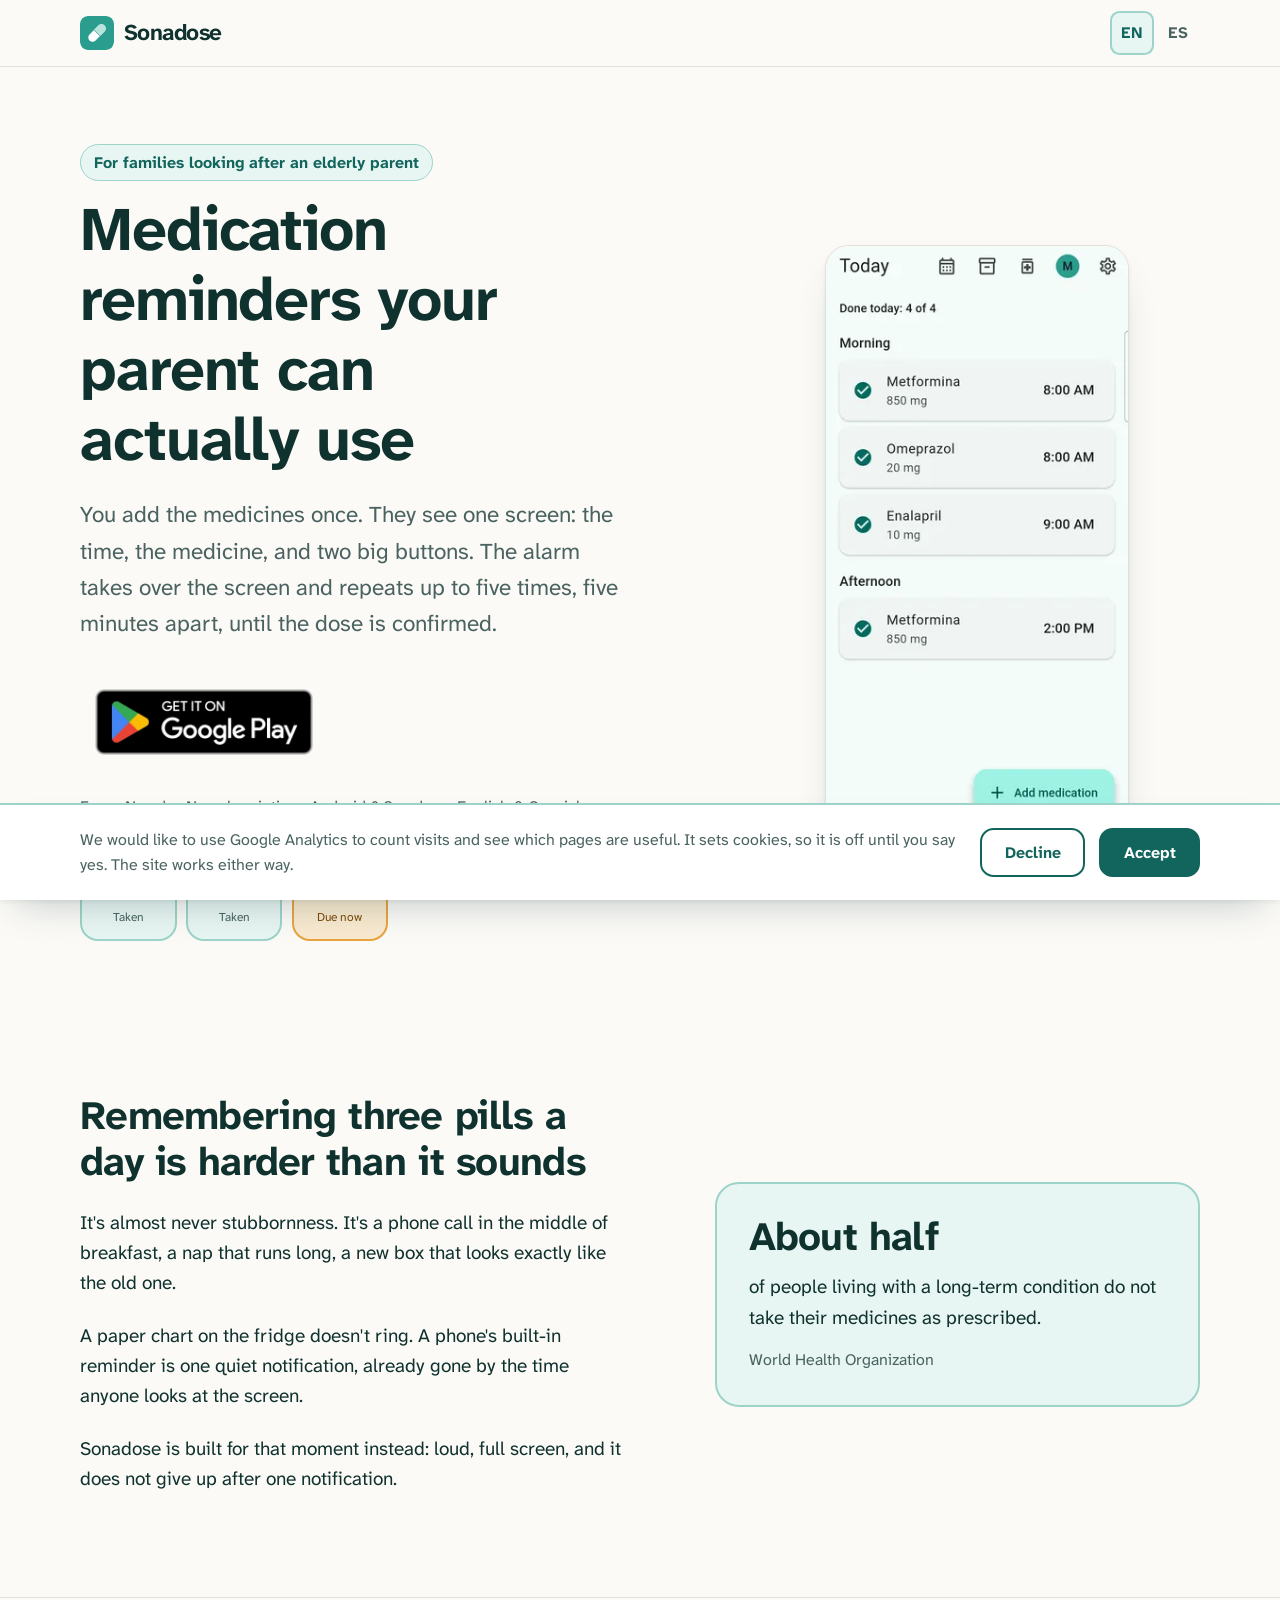
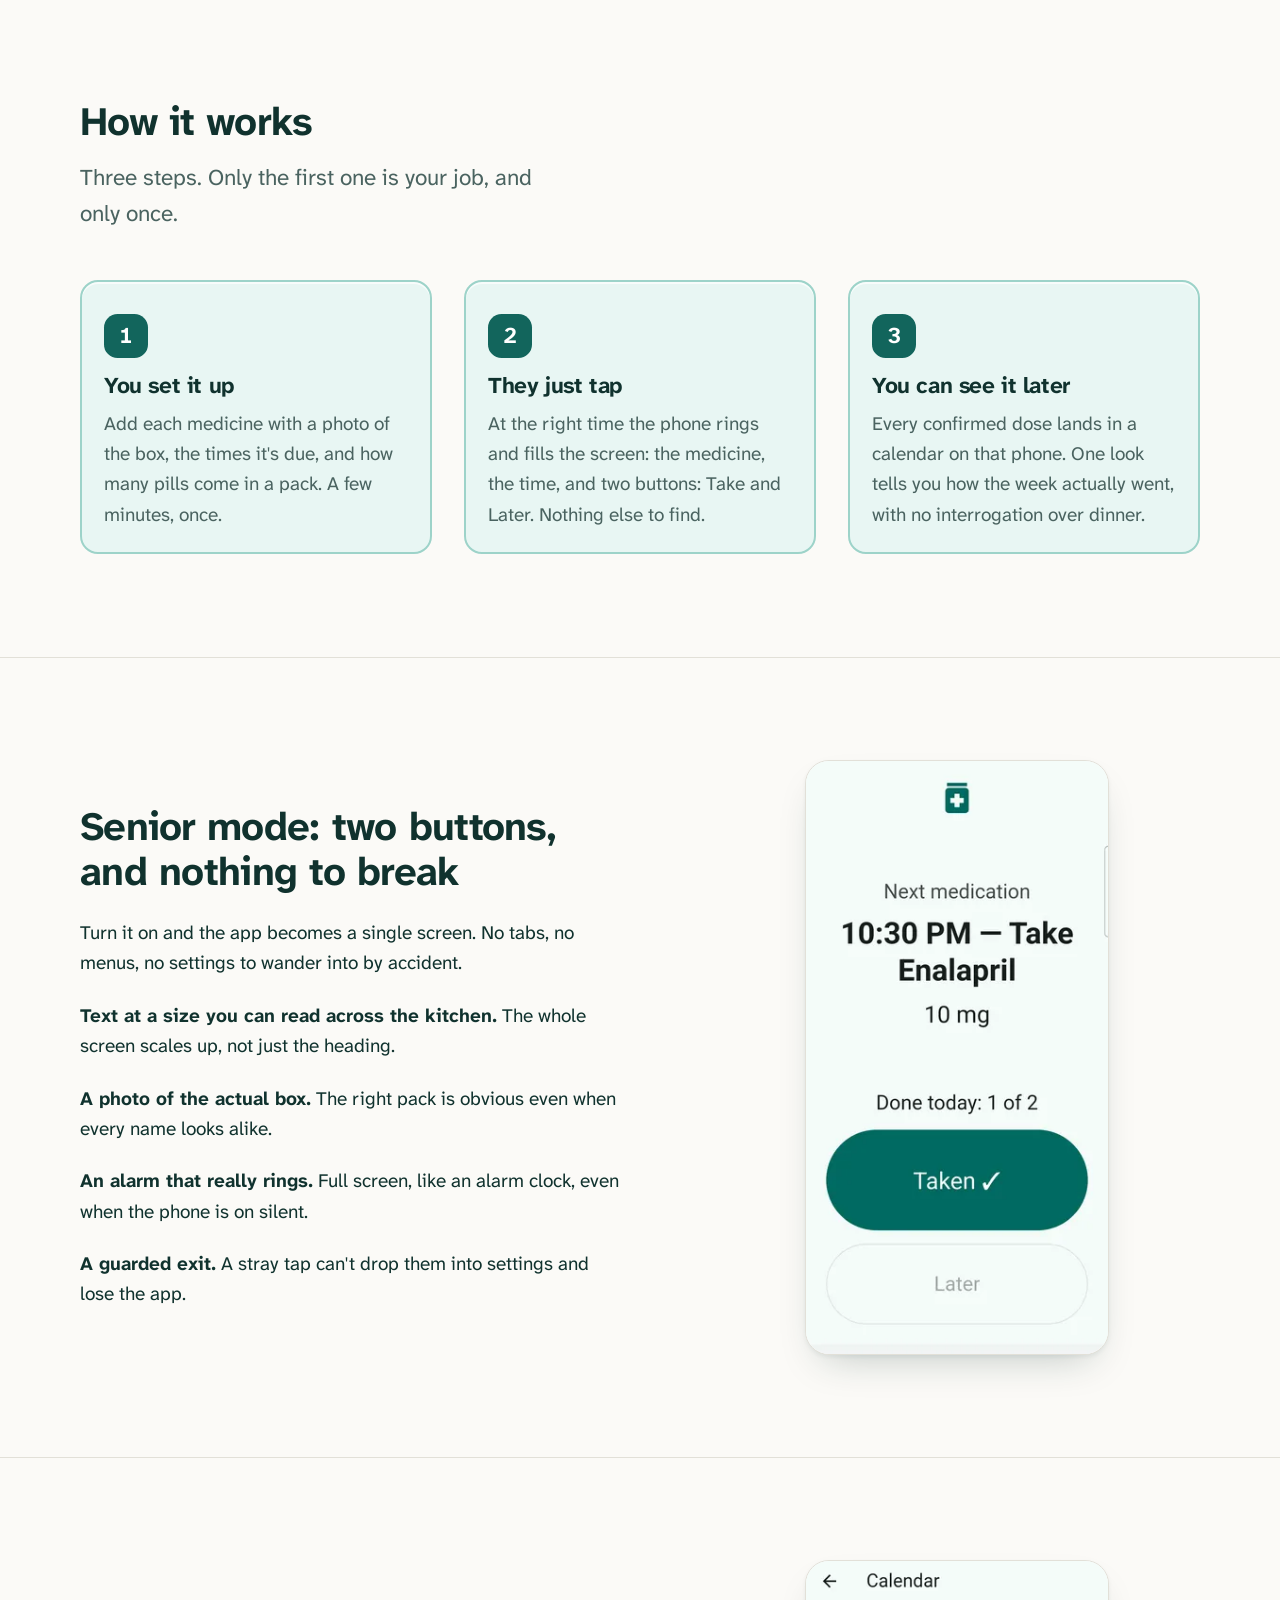
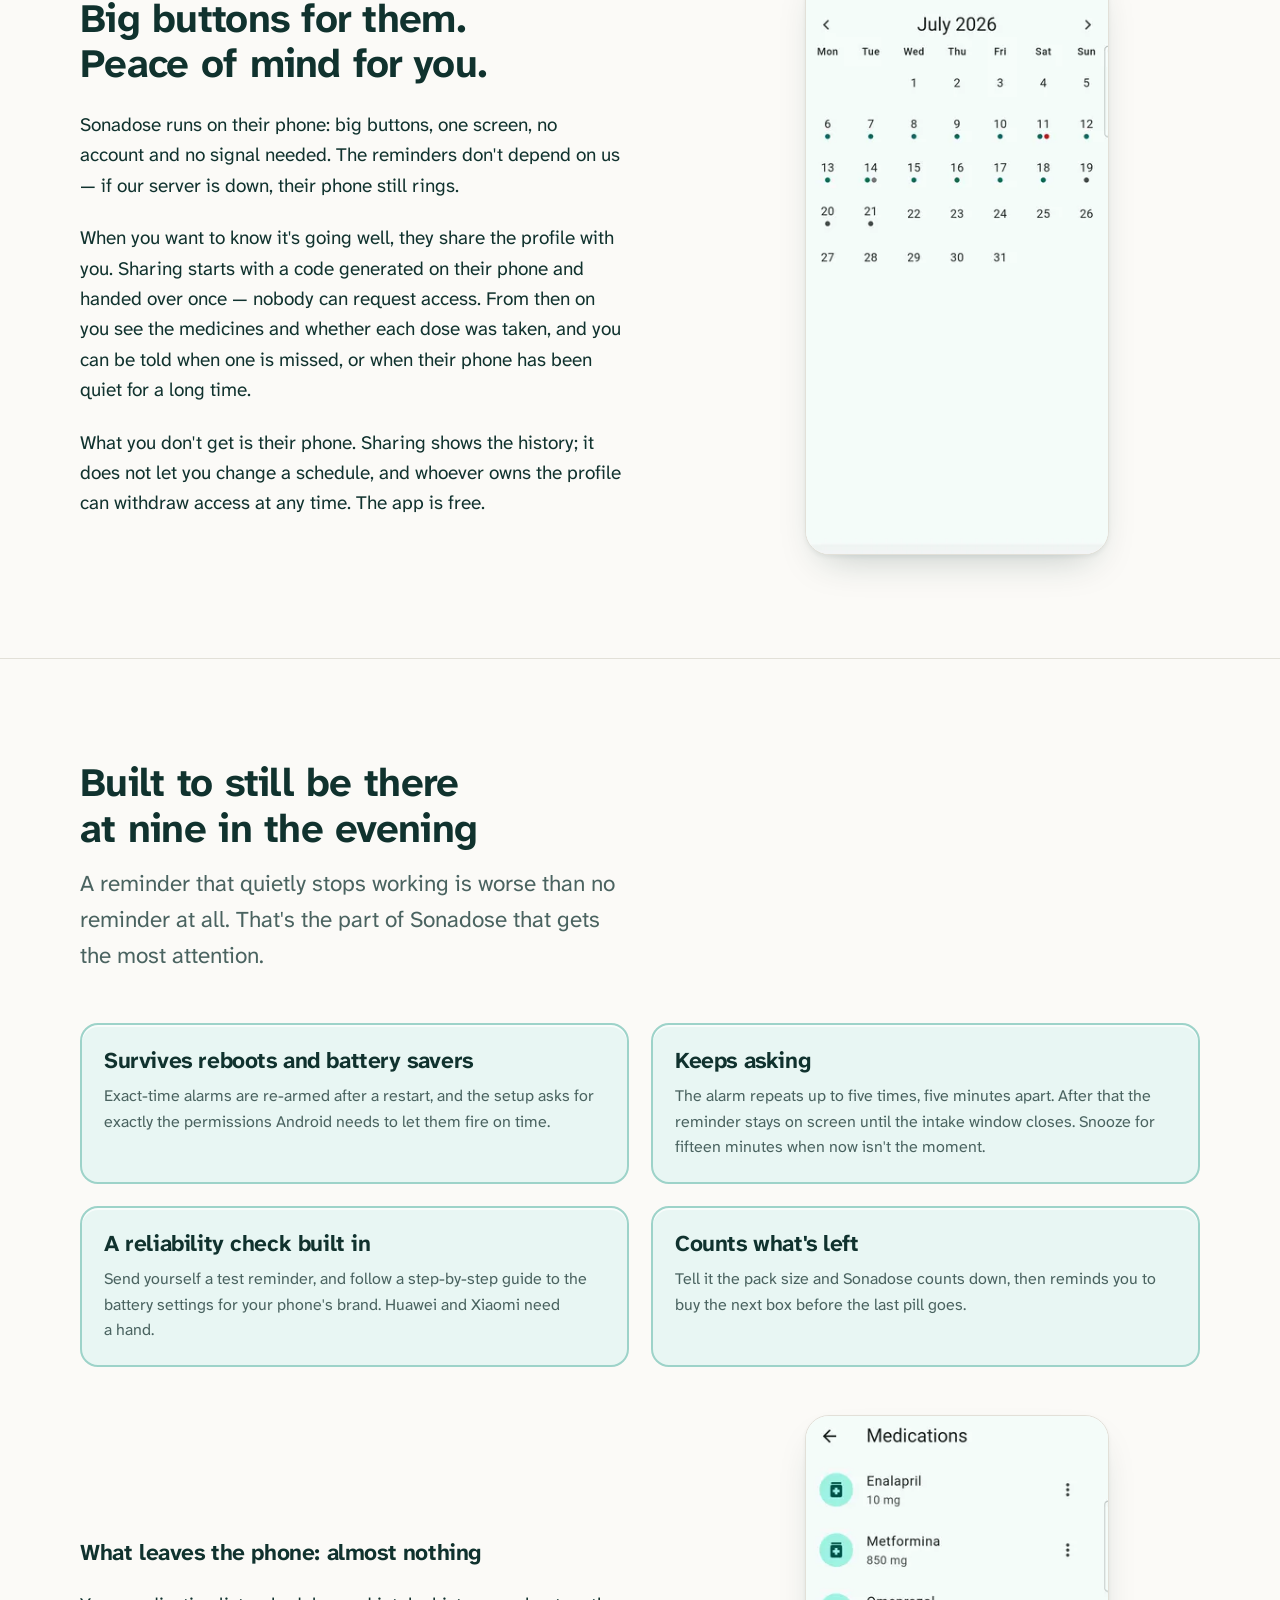
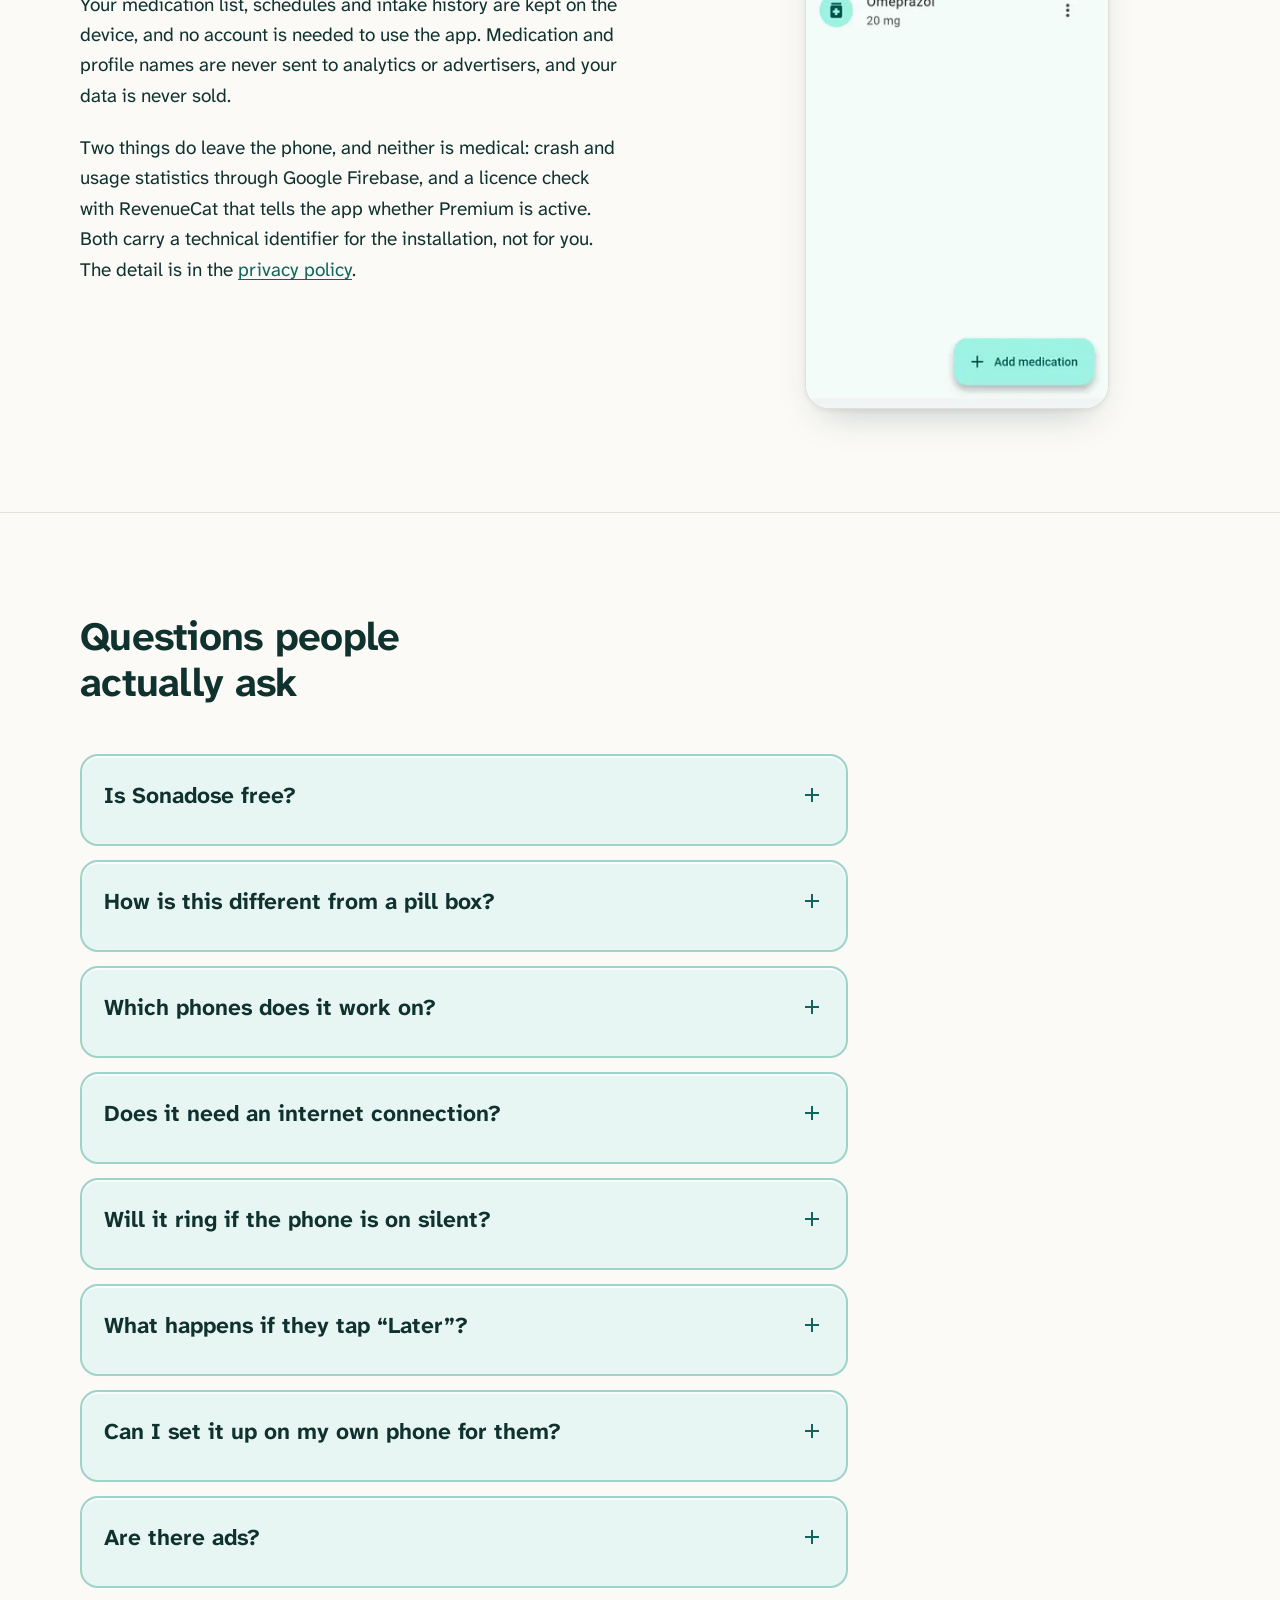
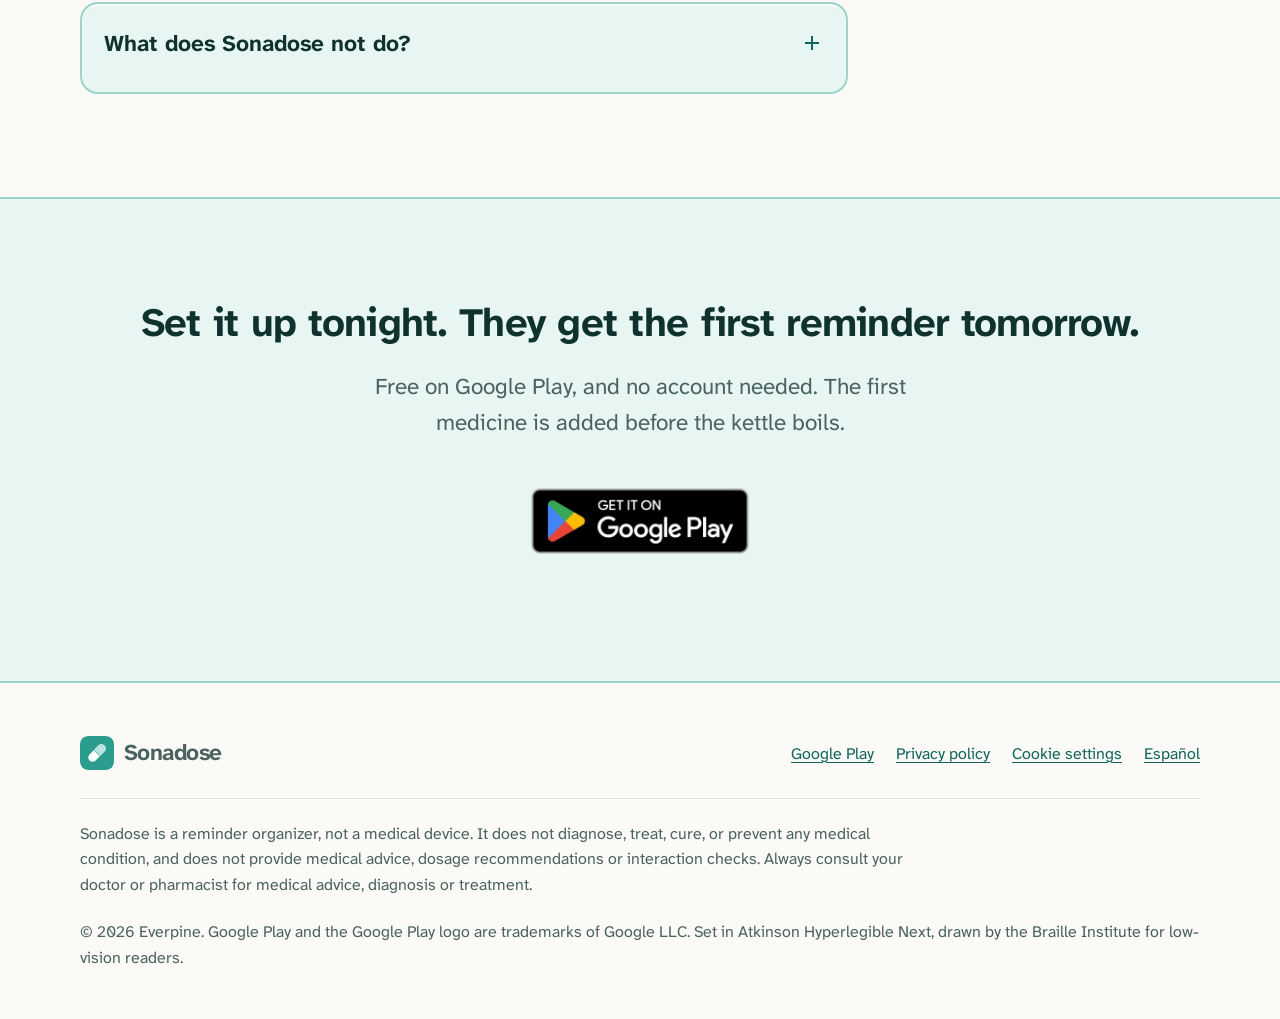
==== commit 77b040c7: "Sonadose Sixty occurrences across both locales of the landing, matching the rename the app track shi" ====
--- a/index.html
+++ b/index.html
@@ -6,22 +6,22 @@
 <title>Medication Reminder &amp; Alarm App for Elderly Parents</title>
 <meta name="description" content="A free medication reminder and alarm for the parent you look after. Huge text, two big buttons, and an alarm that repeats up to five times. Android only.">
 
-<link rel="canonical" href="https://dosebuddyapp.com/">
-<link rel="alternate" hreflang="en" href="https://dosebuddyapp.com/">
-<link rel="alternate" hreflang="es" href="https://dosebuddyapp.com/es/">
-<link rel="alternate" hreflang="x-default" href="https://dosebuddyapp.com/">
+<link rel="canonical" href="https://sonadose.com/">
+<link rel="alternate" hreflang="en" href="https://sonadose.com/">
+<link rel="alternate" hreflang="es" href="https://sonadose.com/es/">
+<link rel="alternate" hreflang="x-default" href="https://sonadose.com/">
 
 <meta property="og:type" content="website">
-<meta property="og:site_name" content="DoseBuddy">
+<meta property="og:site_name" content="Sonadose">
 <meta property="og:locale" content="en">
 <meta property="og:locale:alternate" content="es">
-<meta property="og:url" content="https://dosebuddyapp.com/">
+<meta property="og:url" content="https://sonadose.com/">
 <meta property="og:title" content="Medication Reminder &amp; Alarm App for Elderly Parents">
 <meta property="og:description" content="A free medication reminder and alarm for the parent you look after: big text, two big buttons, and an alarm that repeats up to five times until the dose is confirmed.">
-<meta property="og:image" content="https://dosebuddyapp.com/img/og-en.jpg">
+<meta property="og:image" content="https://sonadose.com/img/og-en.jpg">
 <meta property="og:image:width" content="1200">
 <meta property="og:image:height" content="630">
-<meta property="og:image:alt" content="DoseBuddy: medication reminders your parent can actually use.">
+<meta property="og:image:alt" content="Sonadose: medication reminders your parent can actually use.">
 <meta name="twitter:card" content="summary_large_image">
 
 <link rel="icon" href="/img/mark.svg" type="image/svg+xml">
@@ -35,20 +35,20 @@
 {
   "@context": "https://schema.org",
   "@type": "SoftwareApplication",
-  "name": "DoseBuddy",
-  "alternateName": "DoseBuddy - Pill Reminder",
+  "name": "Sonadose",
+  "alternateName": "Sonadose - Pill Reminder",
   "description": "A medication reminder built for families looking after an elderly parent. You add the medicines and schedules; they see one huge screen with two buttons. Full-screen alarms that survive reboots and battery savers, intake history, and stock tracking.",
   "applicationCategory": "HealthApplication",
   "applicationSubCategory": "Medication reminder",
   "operatingSystem": "Android 8.0 and up",
   "inLanguage": ["en", "es"],
-  "url": "https://dosebuddyapp.com/",
+  "url": "https://sonadose.com/",
   "installUrl": "https://play.google.com/store/apps/details?id=com.everpine.dosebuddy",
-  "image": "https://dosebuddyapp.com/img/og-en.jpg",
+  "image": "https://sonadose.com/img/og-en.jpg",
   "screenshot": [
-    "https://dosebuddyapp.com/img/screens/en-today-640.webp",
-    "https://dosebuddyapp.com/img/screens/en-elder-640.webp",
-    "https://dosebuddyapp.com/img/screens/en-calendar-640.webp"
+    "https://sonadose.com/img/screens/en-today-640.webp",
+    "https://sonadose.com/img/screens/en-elder-640.webp",
+    "https://sonadose.com/img/screens/en-calendar-640.webp"
   ],
   "author": { "@type": "Organization", "name": "Everpine" },
   "offers": {
@@ -66,13 +66,13 @@
   "mainEntity": [
     {
       "@type": "Question",
-      "name": "Is DoseBuddy free?",
+      "name": "Is Sonadose free?",
       "acceptedAnswer": { "@type": "Answer", "text": "Yes, and there is nothing to buy. There is no paid tier, no subscription and no advertising. Every profile, every medication, the full reminder engine, and family sharing with its alerts are all included. Nothing about the reminding is held back." }
     },
     {
       "@type": "Question",
       "name": "How is this different from a pill box?",
-      "acceptedAnswer": { "@type": "Answer", "text": "A pill box organises the week, but it cannot remind anyone. Dispensers with a built-in alarm can, except they have to be bought and then carried around. DoseBuddy does the same job on the phone they already own: a full-screen alarm that repeats, and a history you can look back at." }
+      "acceptedAnswer": { "@type": "Answer", "text": "A pill box organises the week, but it cannot remind anyone. Dispensers with a built-in alarm can, except they have to be bought and then carried around. Sonadose does the same job on the phone they already own: a full-screen alarm that repeats, and a history you can look back at." }
     },
     {
       "@type": "Question",
@@ -92,21 +92,21 @@
     {
       "@type": "Question",
       "name": "What happens if they tap “Later”?",
-      "acceptedAnswer": { "@type": "Answer", "text": "DoseBuddy comes back in fifteen minutes and repeats twice more. Nothing is ever silently marked as taken, and Later stays available until the intake window closes." }
+      "acceptedAnswer": { "@type": "Answer", "text": "Sonadose comes back in fifteen minutes and repeats twice more. Nothing is ever silently marked as taken, and Later stays available until the intake window closes." }
     },
     {
       "@type": "Question",
       "name": "Can I set it up on my own phone for them?",
-      "acceptedAnswer": { "@type": "Answer", "text": "Yes. Plenty of people run DoseBuddy on their own phone as a personal reminder, or set up a parent's phone and hand it back. Without an account the schedule stays on the phone it was set up on. With one, it follows your own phones, and a parent can share their profile so you see the medicines and whether each dose was taken." }
+      "acceptedAnswer": { "@type": "Answer", "text": "Yes. Plenty of people run Sonadose on their own phone as a personal reminder, or set up a parent's phone and hand it back. Without an account the schedule stays on the phone it was set up on. With one, it follows your own phones, and a parent can share their profile so you see the medicines and whether each dose was taken." }
     },
     {
       "@type": "Question",
       "name": "Are there ads?",
-      "acceptedAnswer": { "@type": "Answer", "text": "No. There are no ads in DoseBuddy today, and there will never be one on a reminder, an alarm or the elder-mode screen." }
-    },
-    {
-      "@type": "Question",
-      "name": "What does DoseBuddy not do?",
+      "acceptedAnswer": { "@type": "Answer", "text": "No. There are no ads in Sonadose today, and there will never be one on a reminder, an alarm or the elder-mode screen." }
+    },
+    {
+      "@type": "Question",
+      "name": "What does Sonadose not do?",
       "acceptedAnswer": { "@type": "Answer", "text": "It doesn't give medical advice, suggest doses, or check whether two medicines interact. It's a reminder organizer. The medical questions belong with a doctor or pharmacist." }
     }
   ]
@@ -138,7 +138,7 @@
   <div class="wrap">
     <a class="brand" href="/">
       <img src="/img/mark.svg" alt="" width="34" height="34">
-      <span>DoseBuddy</span>
+      <span>Sonadose</span>
     </a>
     <nav class="lang-switch" aria-label="Language">
       <span aria-current="true" lang="en">EN</span>
@@ -163,7 +163,7 @@
 
         <div class="hero__cta">
           <a class="play-badge" href="https://play.google.com/store/apps/details?id=com.everpine.dosebuddy" rel="noopener">
-            <img src="/img/badges/en.webp" alt="Get DoseBuddy on Google Play" width="512" height="198">
+            <img src="/img/badges/en.webp" alt="Get Sonadose on Google Play" width="512" height="198">
           </a>
           <p class="cta-note">Free · No ads · No subscription · Android 8.0 and up · English &amp; Spanish</p>
         </div>
@@ -180,7 +180,7 @@
              srcset="/img/screens/en-today-320.webp 320w, /img/screens/en-today-640.webp 640w"
              sizes="304px"
              width="640" height="1256" fetchpriority="high" decoding="async"
-             alt="The DoseBuddy Today screen listing the morning and afternoon medicines with the time each one is due and a tick beside the ones already taken.">
+             alt="The Sonadose Today screen listing the morning and afternoon medicines with the time each one is due and a tick beside the ones already taken.">
       </figure>
     </div>
   </section>
@@ -201,7 +201,7 @@
           screen.
         </p>
         <p>
-          DoseBuddy is built for that moment instead: loud, full screen, and it
+          Sonadose is built for that moment instead: loud, full screen, and it
           does not give up after one notification.
         </p>
       </div>
@@ -254,7 +254,7 @@
              srcset="/img/screens/en-elder-320.webp 320w, /img/screens/en-elder-640.webp 640w"
              sizes="304px"
              width="640" height="1256" loading="lazy" decoding="async"
-             alt="DoseBuddy elder mode: one medicine shown in very large text with the dose time, a photo of the package, and two full-width buttons labelled Take and Later.">
+             alt="Sonadose elder mode: one medicine shown in very large text with the dose time, a photo of the package, and two full-width buttons labelled Take and Later.">
       </figure>
       <div class="split__body stack">
         <h2>Senior mode: two buttons, and nothing to break</h2>
@@ -278,7 +278,7 @@
       <div class="split__body stack">
         <h2>Big buttons for them. Peace of mind for you.</h2>
         <p>
-          DoseBuddy runs on their phone: big buttons, one screen, no account and
+          Sonadose runs on their phone: big buttons, one screen, no account and
           no signal needed. The reminders don't depend on us — if our server is
           down, their phone still rings.
         </p>
@@ -300,7 +300,7 @@
              srcset="/img/screens/en-calendar-320.webp 320w, /img/screens/en-calendar-640.webp 640w"
              sizes="304px"
              width="640" height="1256" loading="lazy" decoding="async"
-             alt="The DoseBuddy calendar for July 2026, with each day marked according to whether every dose was confirmed.">
+             alt="The Sonadose calendar for July 2026, with each day marked according to whether every dose was confirmed.">
       </figure>
     </div>
   </section>
@@ -312,7 +312,7 @@
         <h2>Built to still be there at nine in the evening</h2>
         <p>
           A reminder that quietly stops working is worse than no reminder at all.
-          That's the part of DoseBuddy that gets the most attention.
+          That's the part of Sonadose that gets the most attention.
         </p>
       </div>
 
@@ -342,7 +342,7 @@
         <li class="cell">
           <h3>Counts what's left</h3>
           <p>
-            Tell it the pack size and DoseBuddy counts down, then reminds you to buy
+            Tell it the pack size and Sonadose counts down, then reminds you to buy
             the next box before the last pill goes.
           </p>
         </li>
@@ -370,7 +370,7 @@
                srcset="/img/screens/en-medications-320.webp 320w, /img/screens/en-medications-640.webp 640w"
                sizes="304px"
                width="640" height="1256" loading="lazy" decoding="async"
-               alt="The DoseBuddy medications list, showing each medicine with its dose, schedule and how many pills are left in the pack.">
+               alt="The Sonadose medications list, showing each medicine with its dose, schedule and how many pills are left in the pack.">
         </figure>
       </div>
     </div>
@@ -385,7 +385,7 @@
 
       <div class="faq">
         <details class="cell" name="faq">
-          <summary>Is DoseBuddy free?</summary>
+          <summary>Is Sonadose free?</summary>
           <div class="faq__body">
             <p>
               Yes, and there is nothing to buy. There is no paid tier, no
@@ -405,7 +405,7 @@
               and then carried around.
             </p>
             <p>
-              DoseBuddy does the same job on the phone they already own: a
+              Sonadose does the same job on the phone they already own: a
               full-screen alarm that repeats, and a history you can look back at.
             </p>
           </div>
@@ -453,7 +453,7 @@
           <summary>What happens if they tap “Later”?</summary>
           <div class="faq__body">
             <p>
-              DoseBuddy comes back in fifteen minutes and repeats twice more.
+              Sonadose comes back in fifteen minutes and repeats twice more.
               Nothing is ever silently marked as taken, and Later stays available
               until the intake window closes.
             </p>
@@ -464,7 +464,7 @@
           <summary>Can I set it up on my own phone for them?</summary>
           <div class="faq__body">
             <p>
-              Yes. Plenty of people run DoseBuddy on their own phone as a personal
+              Yes. Plenty of people run Sonadose on their own phone as a personal
               reminder, or set up a parent's phone and hand it back.
             </p>
             <p>
@@ -479,14 +479,14 @@
           <summary>Are there ads?</summary>
           <div class="faq__body">
             <p>
-              No. There are no ads in DoseBuddy today, and there will never be one
+              No. There are no ads in Sonadose today, and there will never be one
               on a reminder, an alarm or the elder-mode screen.
             </p>
           </div>
         </details>
 
         <details class="cell" name="faq">
-          <summary>What does DoseBuddy not do?</summary>
+          <summary>What does Sonadose not do?</summary>
           <div class="faq__body">
             <p>
               It doesn't give medical advice, suggest doses, or check whether two
@@ -508,7 +508,7 @@
         before the kettle boils.
       </p>
       <a class="play-badge" href="https://play.google.com/store/apps/details?id=com.everpine.dosebuddy" rel="noopener">
-        <img src="/img/badges/en.webp" alt="Get DoseBuddy on Google Play" width="512" height="198" loading="lazy">
+        <img src="/img/badges/en.webp" alt="Get Sonadose on Google Play" width="512" height="198" loading="lazy">
       </a>
     </div>
   </section>
@@ -520,7 +520,7 @@
     <div class="site-footer__top">
       <a class="brand" href="/">
         <img src="/img/mark.svg" alt="" width="34" height="34">
-        <span>DoseBuddy</span>
+        <span>Sonadose</span>
       </a>
       <nav aria-label="Footer">
         <ul>
@@ -532,7 +532,7 @@
       </nav>
     </div>
     <p class="disclaimer">
-      DoseBuddy is a reminder organizer, not a medical device. It does not diagnose,
+      Sonadose is a reminder organizer, not a medical device. It does not diagnose,
       treat, cure, or prevent any medical condition, and does not provide medical
       advice, dosage recommendations or interaction checks. Always consult your
       doctor or pharmacist for medical advice, diagnosis or treatment.
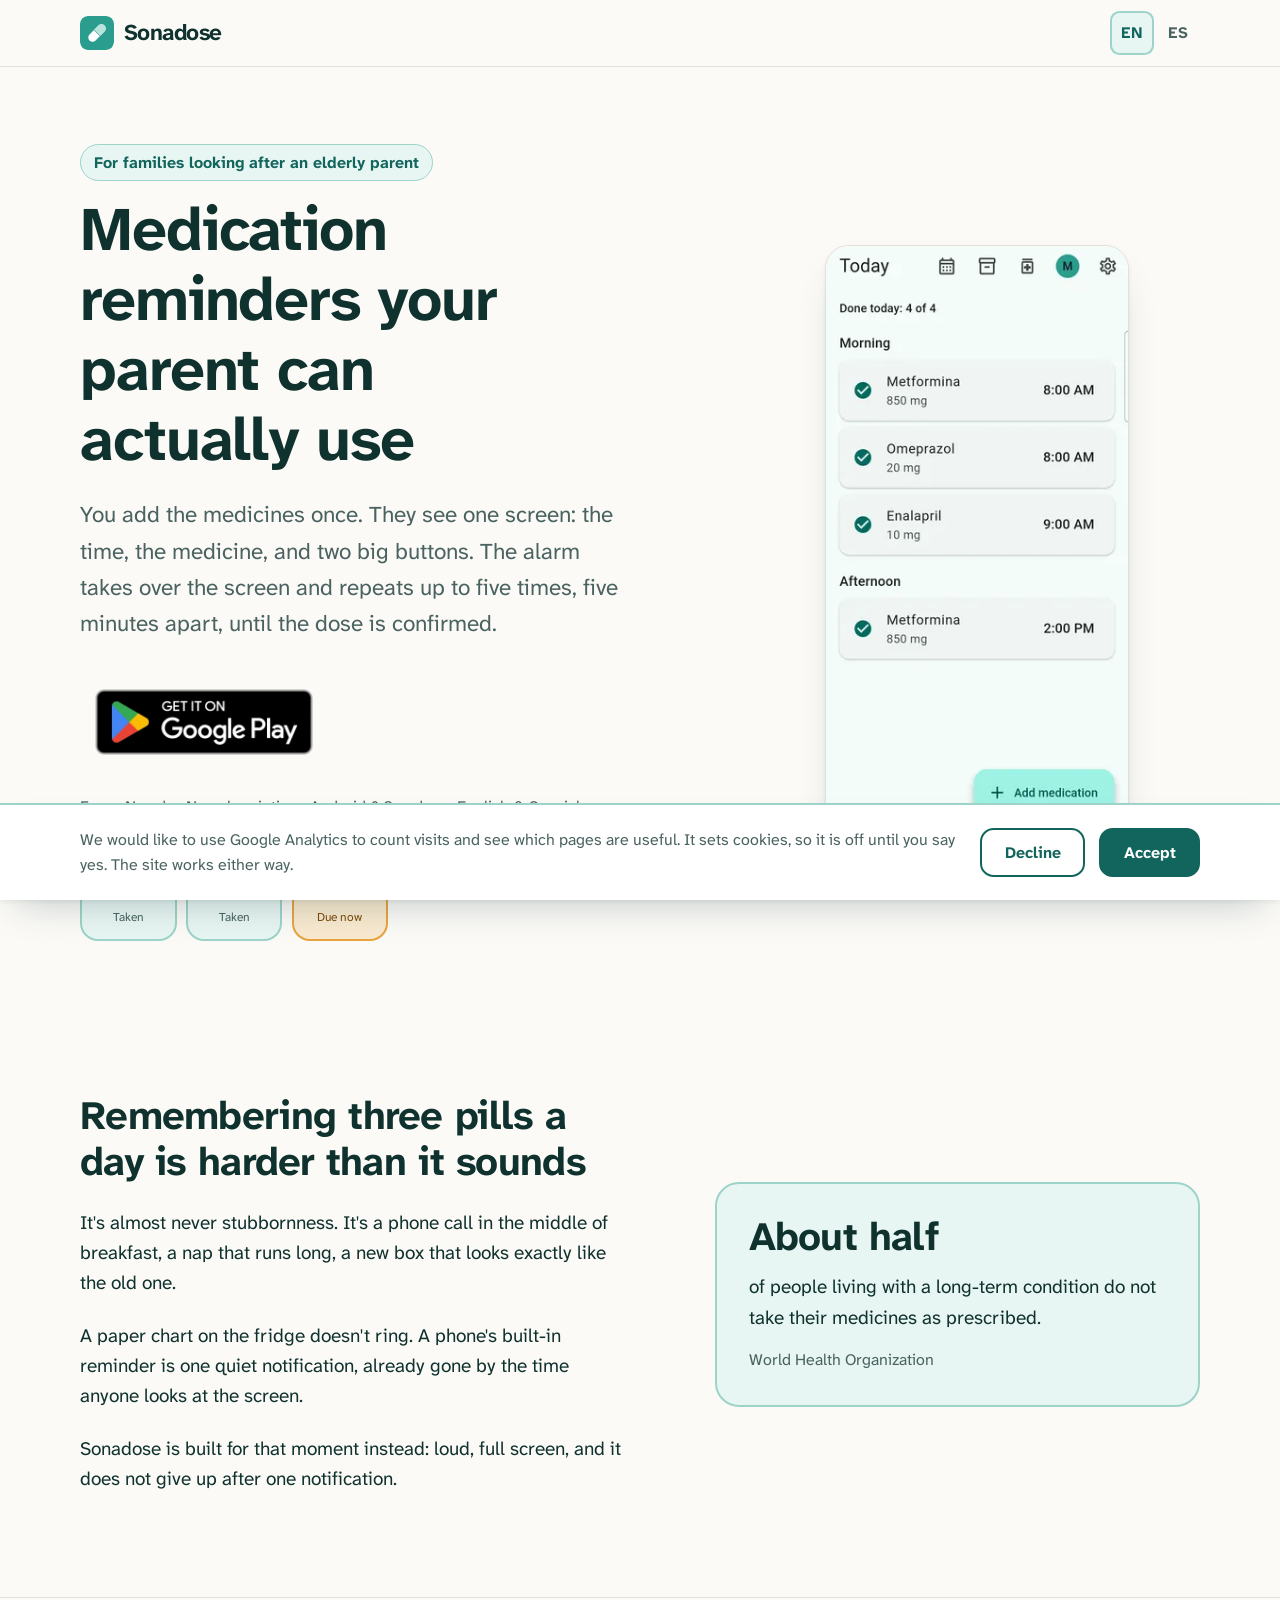
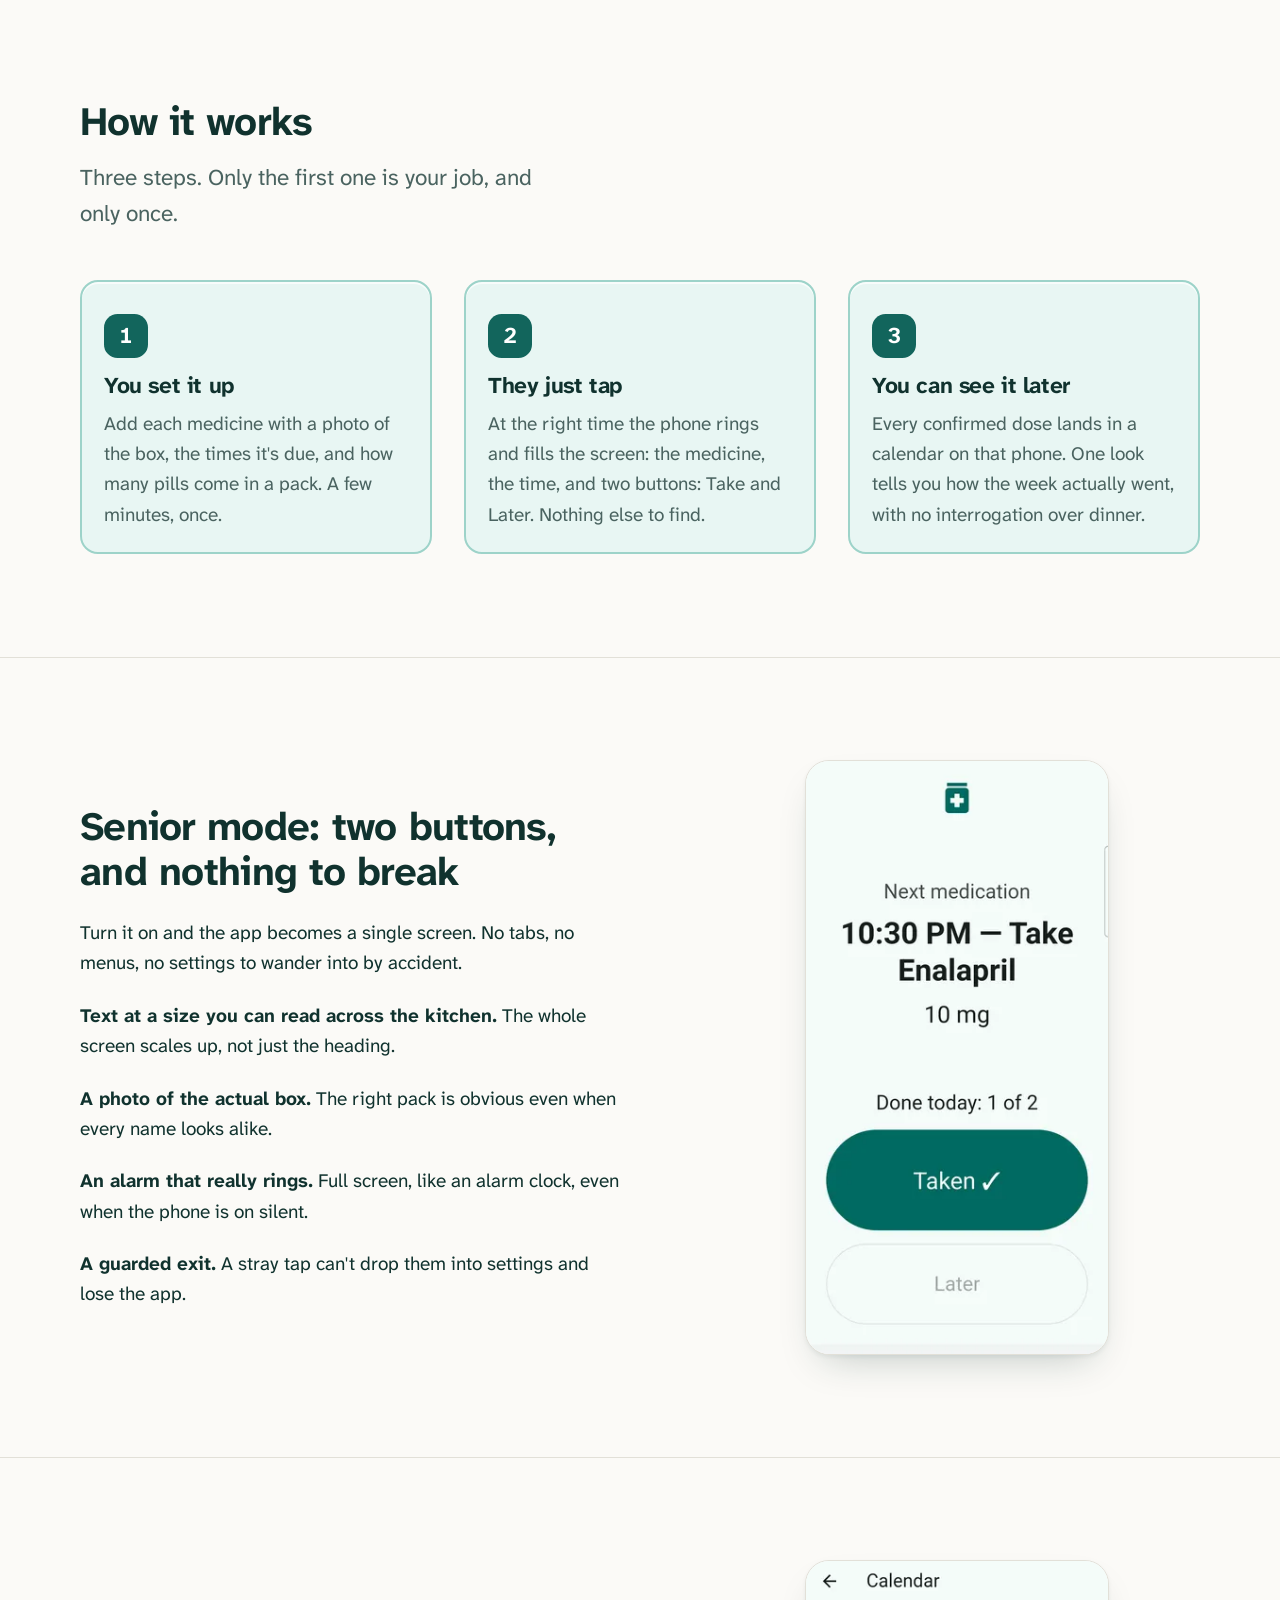
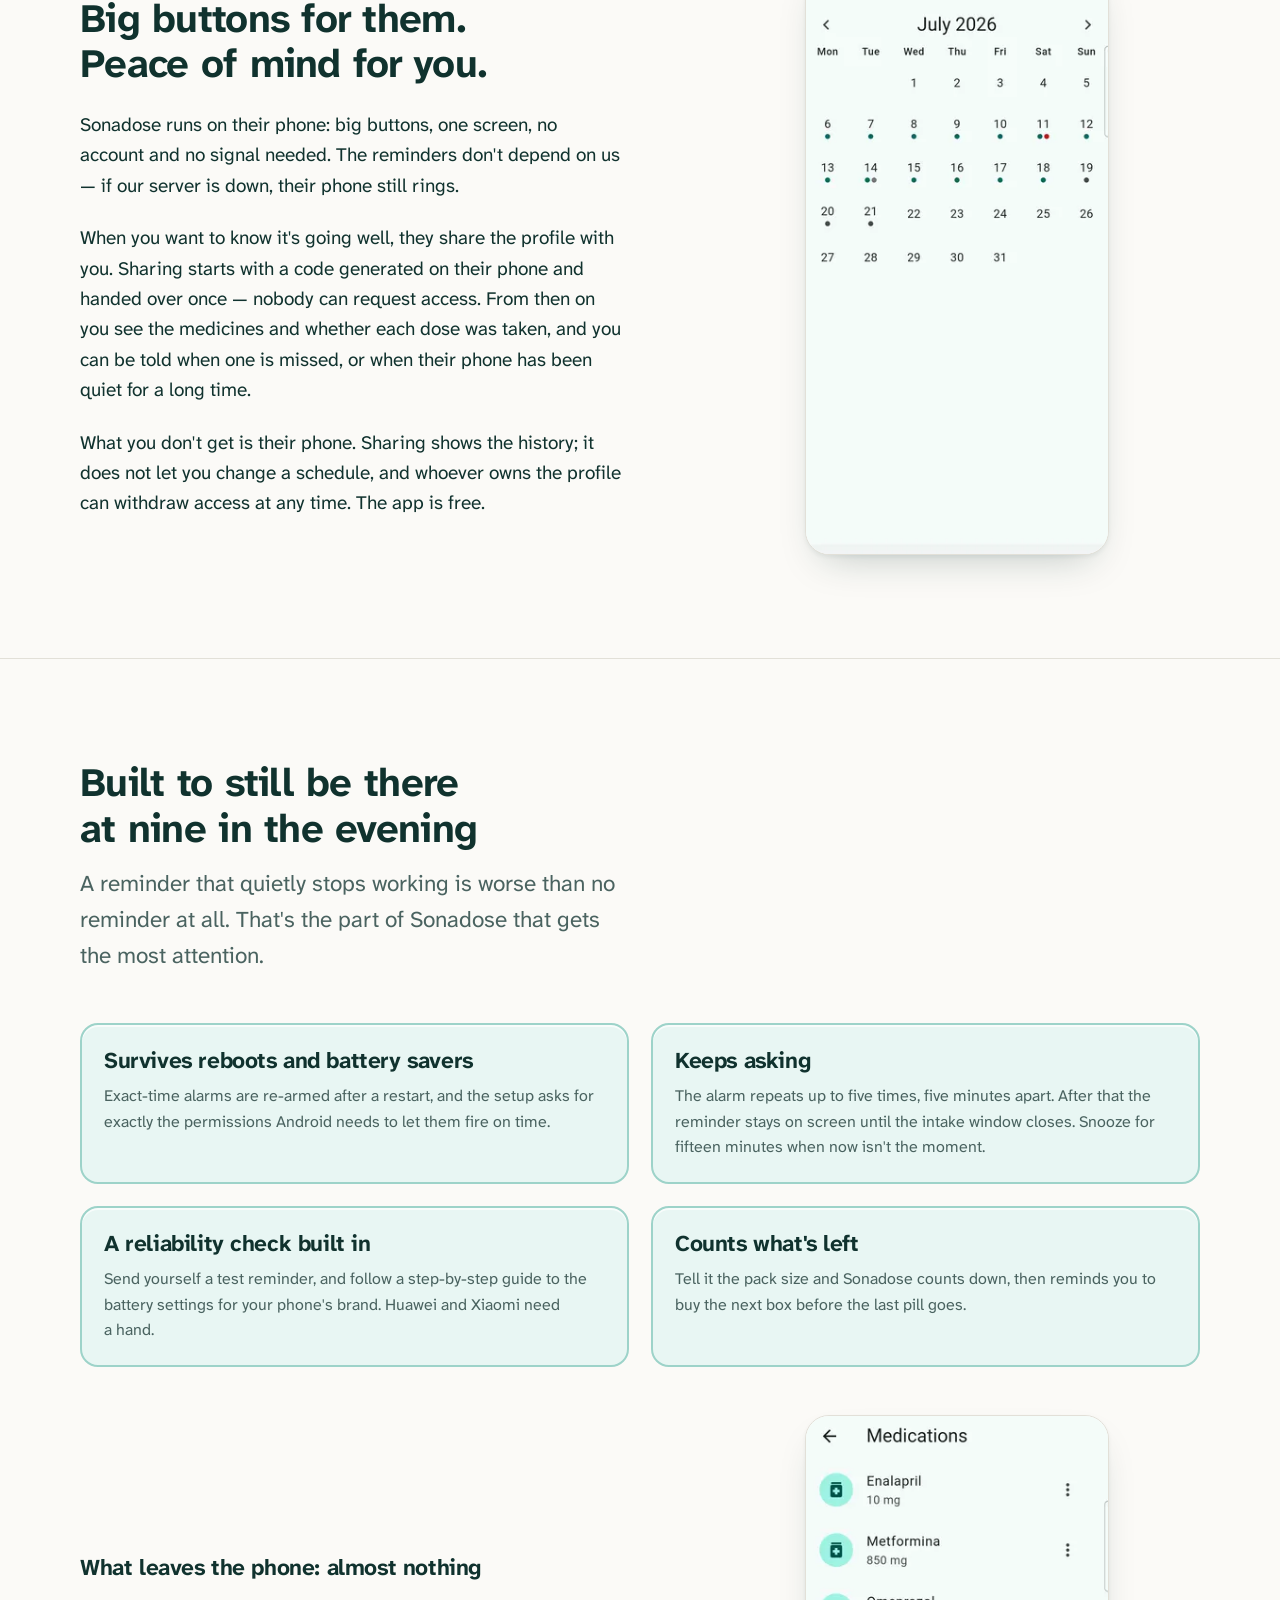
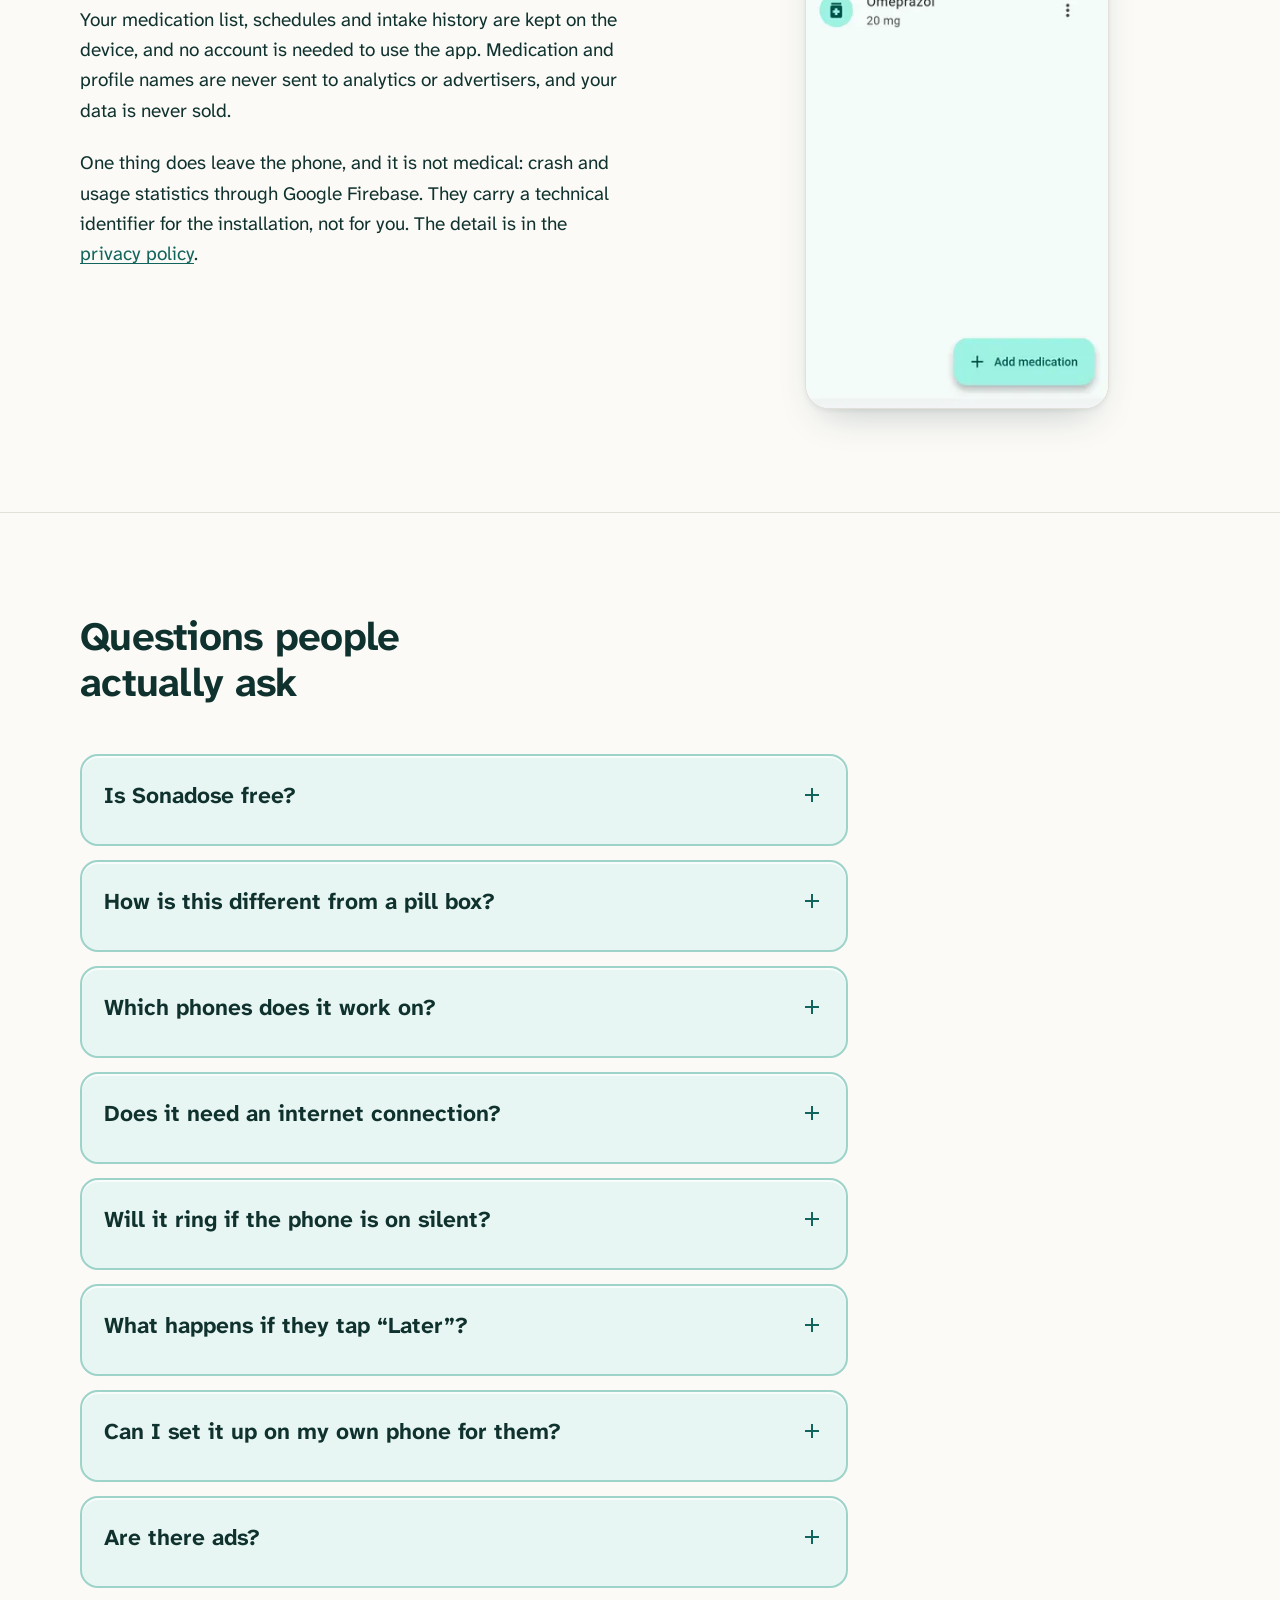
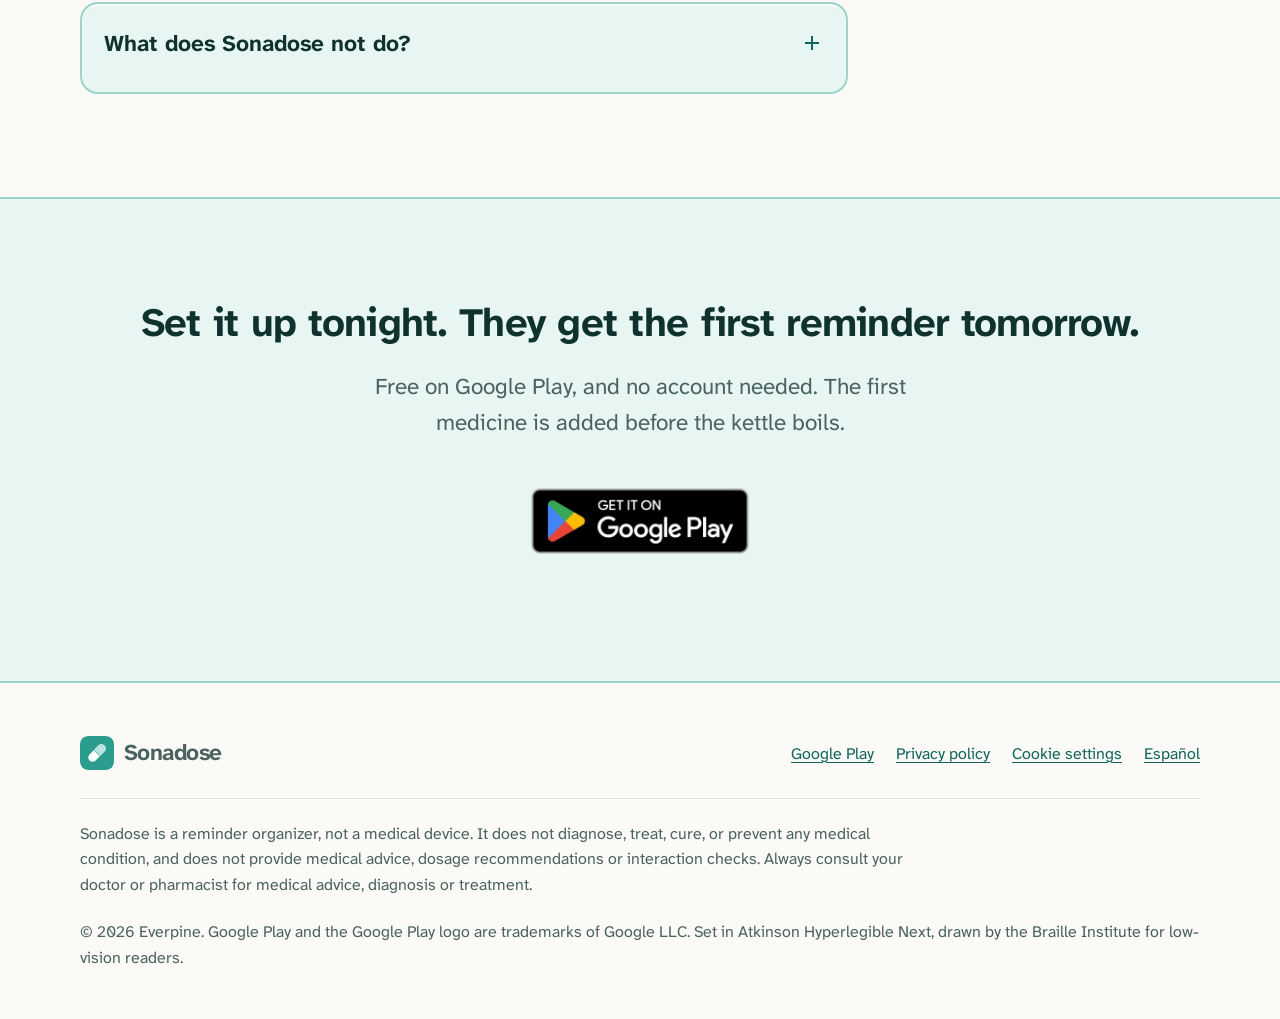
==== commit a42aaeef: "Nothing is for sale, so the site stops saying a licence is checked The condition set for this was "2" ====
--- a/index.html
+++ b/index.html
@@ -358,10 +358,9 @@
             sold.
           </p>
           <p>
-            Two things do leave the phone, and neither is medical: crash and usage
-            statistics through Google Firebase, and a licence check with RevenueCat
-            that tells the app whether Premium is active. Both carry a technical
-            identifier for the installation, not for you. The detail is in the
+            One thing does leave the phone, and it is not medical: crash and usage
+            statistics through Google Firebase. They carry a technical identifier
+            for the installation, not for you. The detail is in the
             <a href="https://lepiloff.github.io/dosebuddy-legal/privacy.html" rel="noopener">privacy policy</a>.
           </p>
         </div>
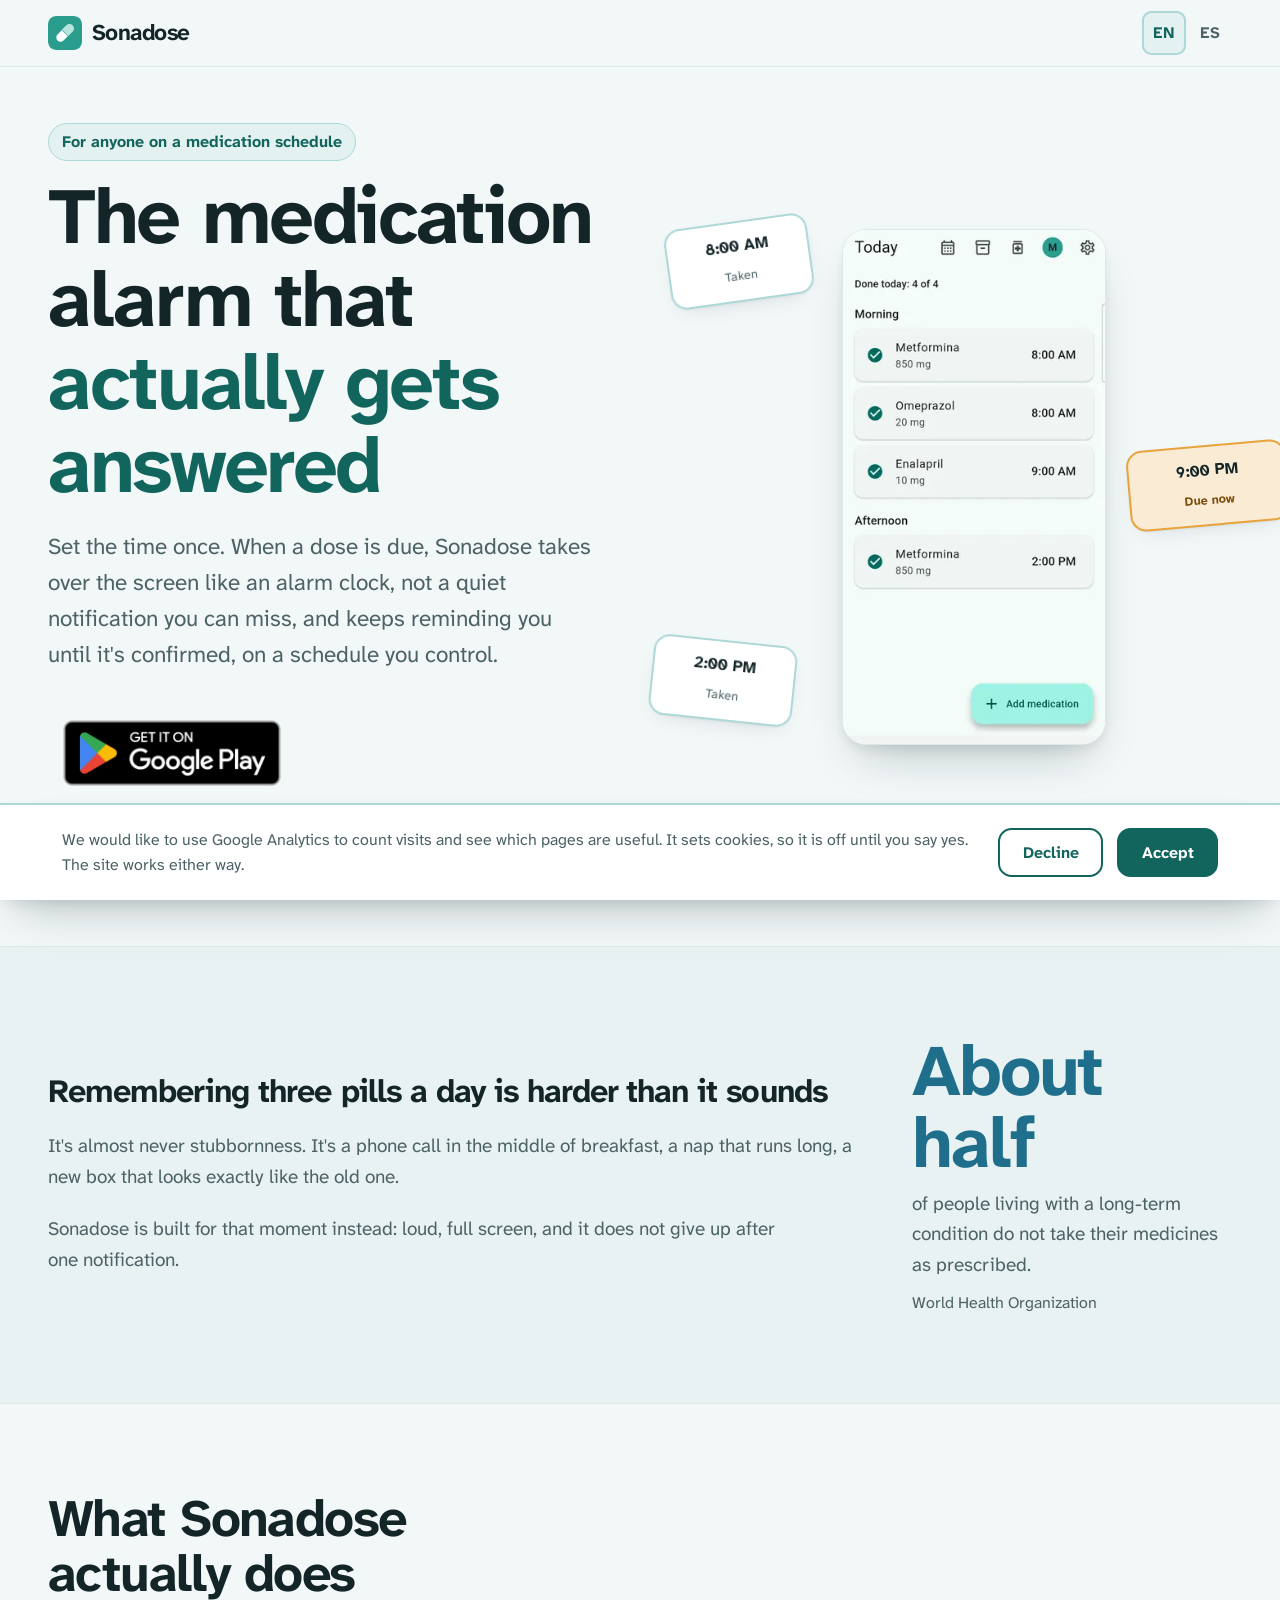
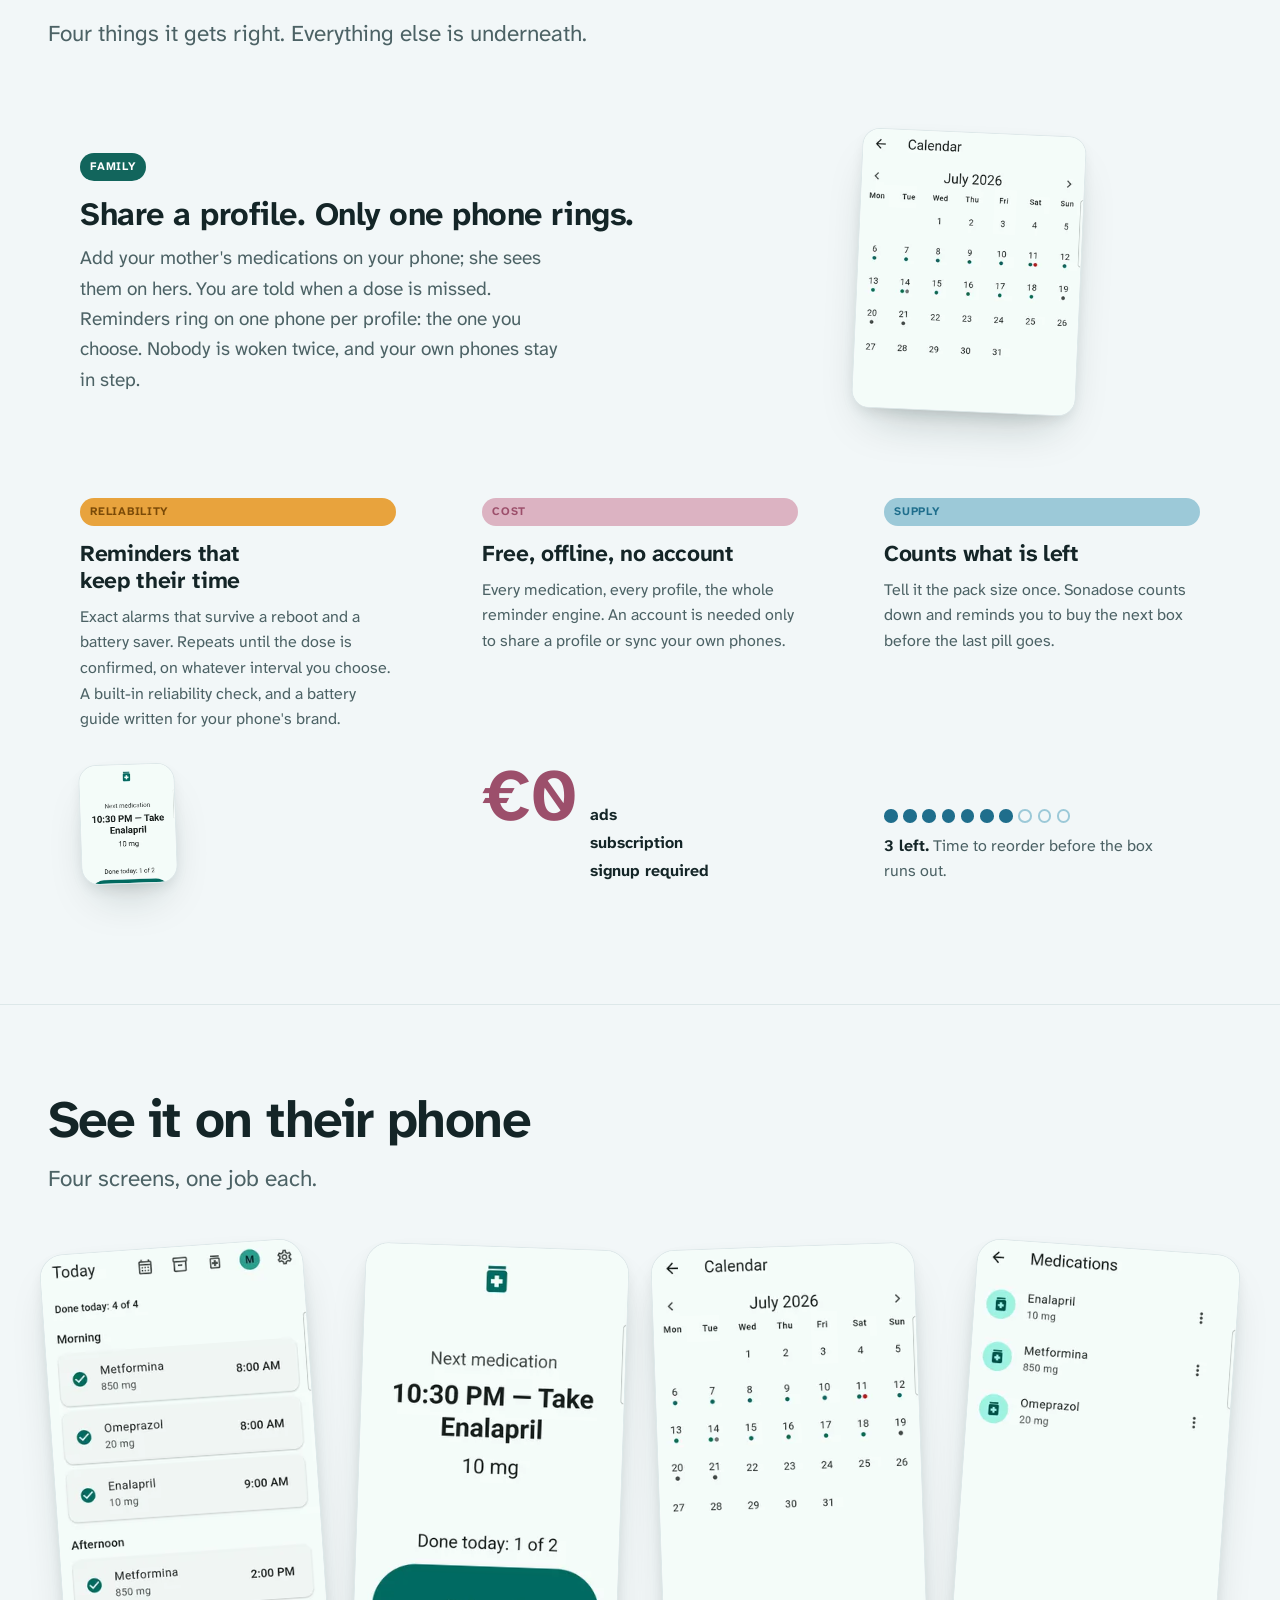
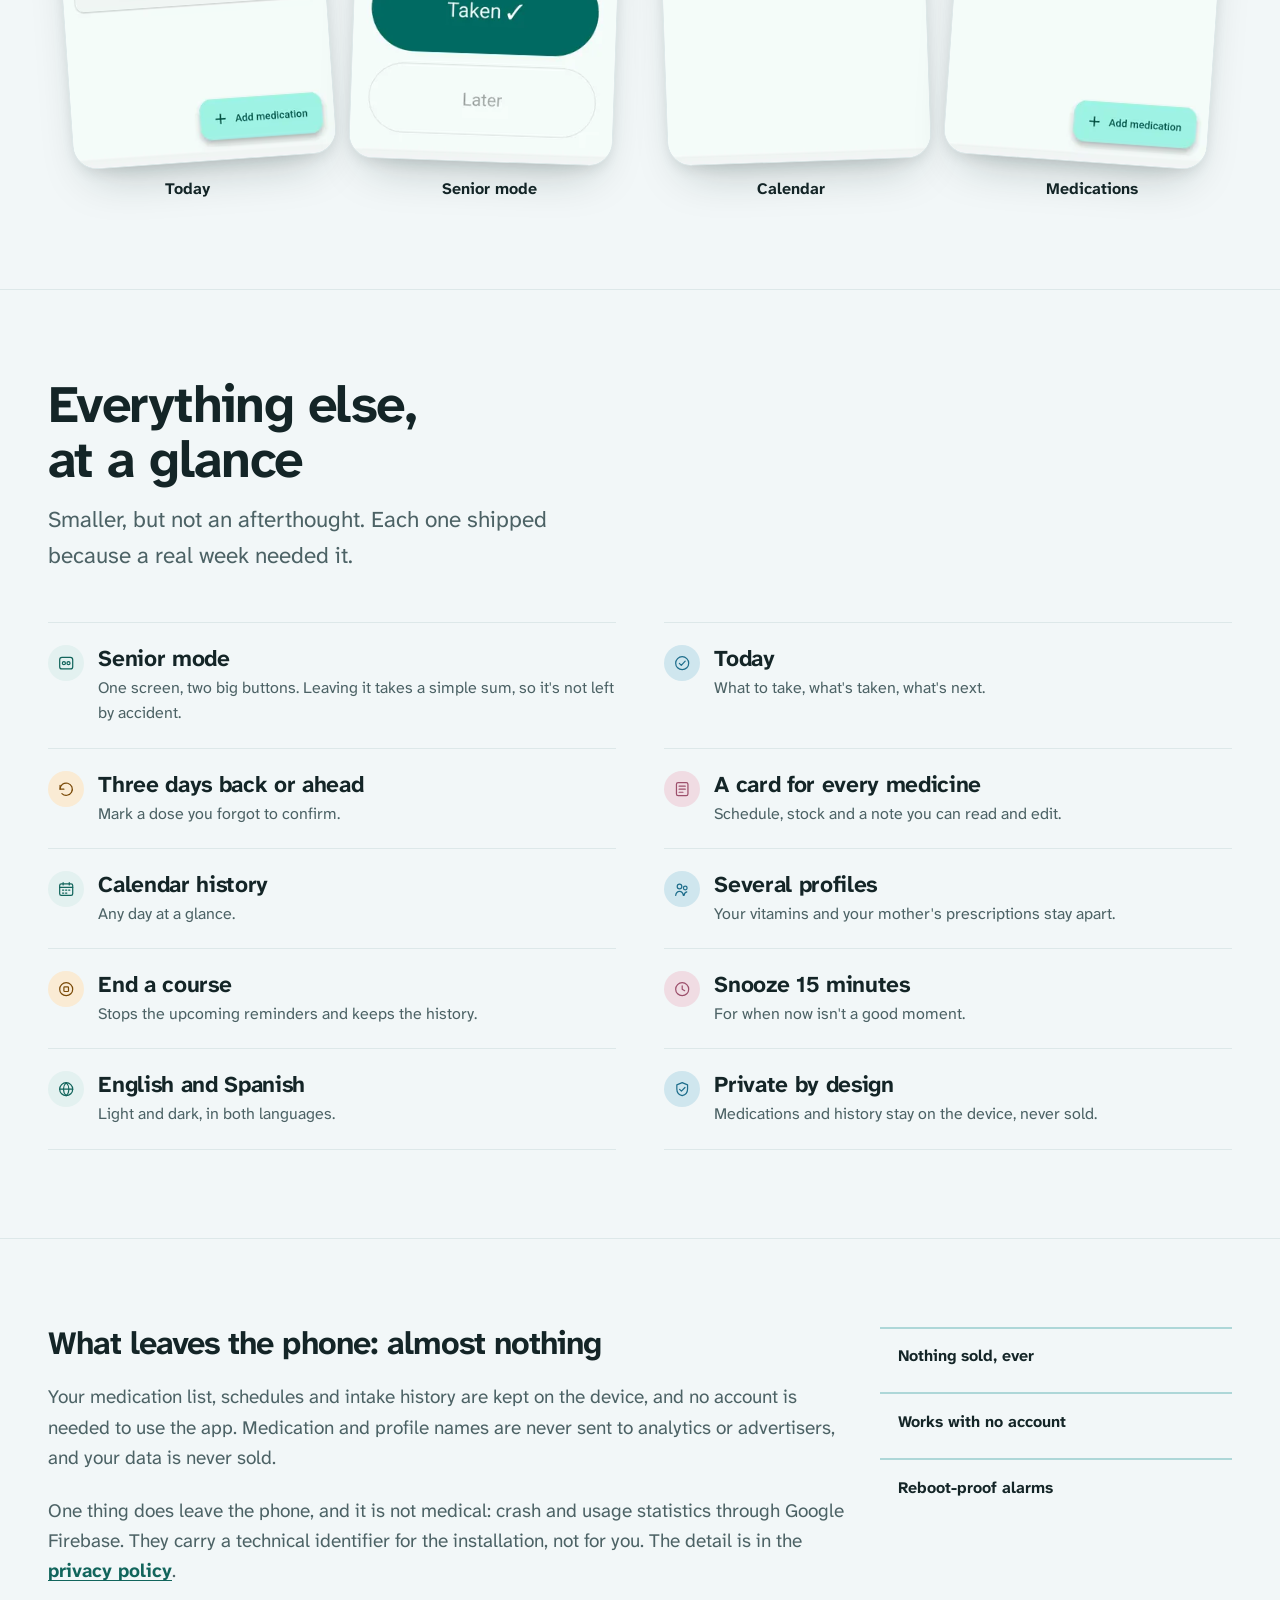
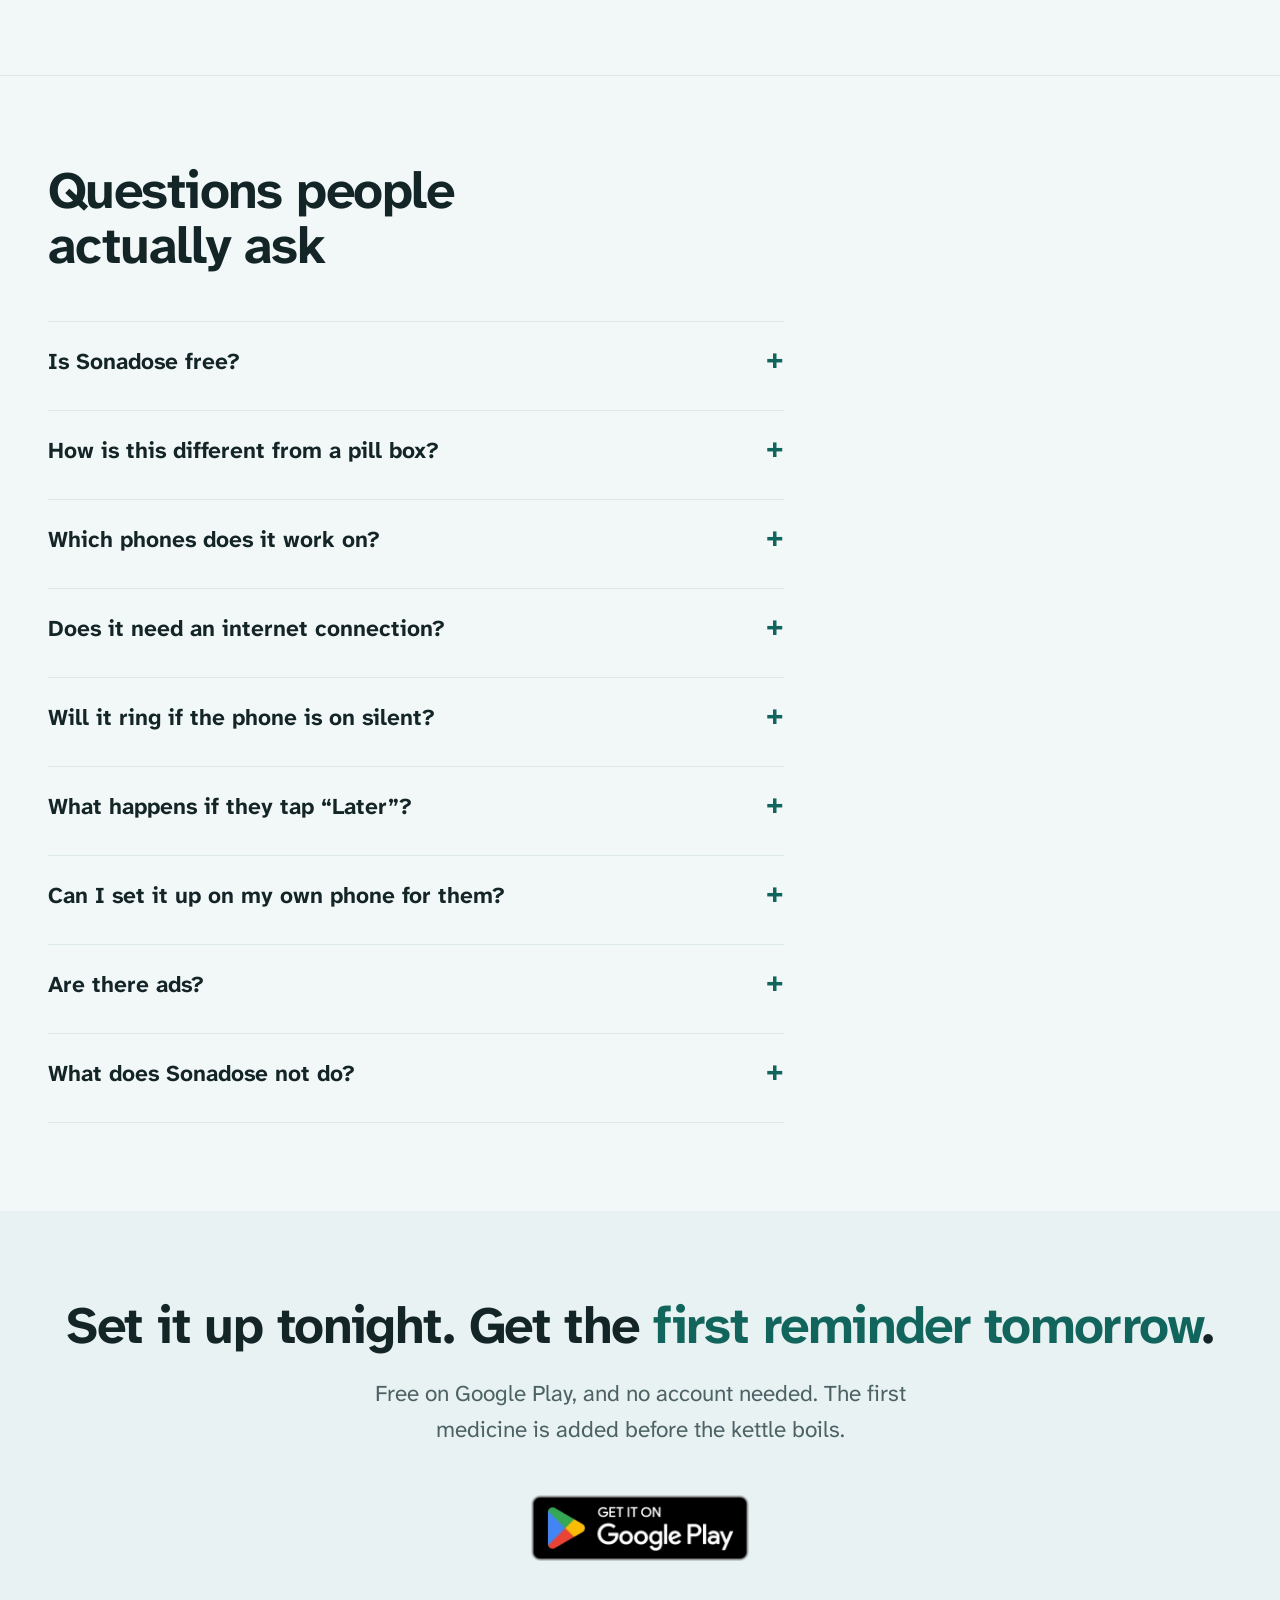
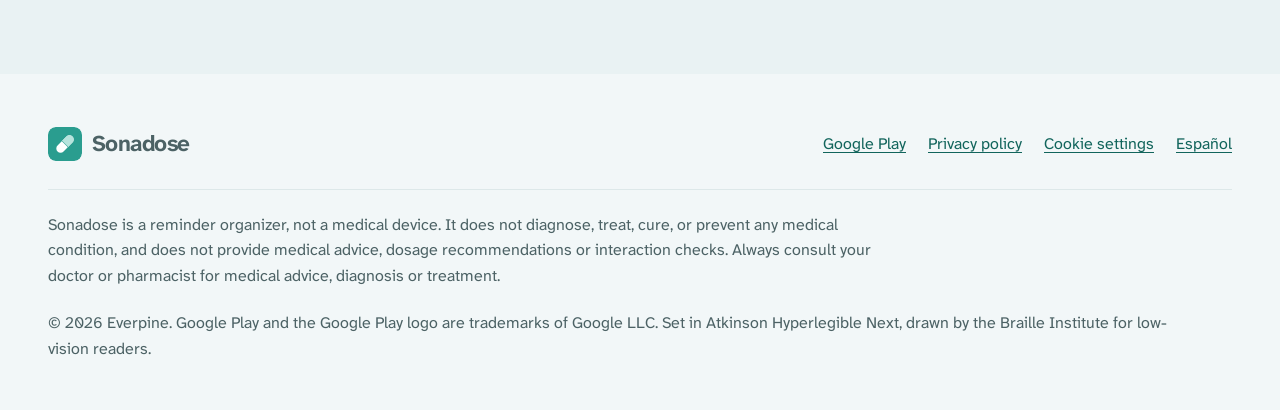
==== commit ede7a083: "Redesign the landing: calm Pale Sky palette, editorial layout, universal hero The old page read as a" ====
--- a/index.html
+++ b/index.html
@@ -3,8 +3,8 @@
 <head>
 <meta charset="utf-8">
 <meta name="viewport" content="width=device-width, initial-scale=1">
-<title>Medication Reminder &amp; Alarm App for Elderly Parents</title>
-<meta name="description" content="A free medication reminder and alarm for the parent you look after. Huge text, two big buttons, and an alarm that repeats up to five times. Android only.">
+<title>Medication Alarm &amp; Reminder App, Free on Android</title>
+<meta name="description" content="A free medication alarm that takes over the screen until the dose is confirmed, not a quiet notification. Big-text, easy mode included. No ads. Android 8.0 and up.">
 
 <link rel="canonical" href="https://sonadose.com/">
 <link rel="alternate" hreflang="en" href="https://sonadose.com/">
@@ -16,12 +16,12 @@
 <meta property="og:locale" content="en">
 <meta property="og:locale:alternate" content="es">
 <meta property="og:url" content="https://sonadose.com/">
-<meta property="og:title" content="Medication Reminder &amp; Alarm App for Elderly Parents">
-<meta property="og:description" content="A free medication reminder and alarm for the parent you look after: big text, two big buttons, and an alarm that repeats up to five times until the dose is confirmed.">
+<meta property="og:title" content="Medication Alarm &amp; Reminder App, Free on Android">
+<meta property="og:description" content="A free medication alarm that takes over the screen and keeps reminding you until the dose is confirmed, not a quiet notification. Includes a simplified big-text, two-button mode for anyone who needs it. No ads, no subscription, Android 8.0 and up.">
 <meta property="og:image" content="https://sonadose.com/img/og-en.jpg">
 <meta property="og:image:width" content="1200">
 <meta property="og:image:height" content="630">
-<meta property="og:image:alt" content="Sonadose: medication reminders your parent can actually use.">
+<meta property="og:image:alt" content="Sonadose: a medication alarm that actually gets answered.">
 <meta name="twitter:card" content="summary_large_image">
 
 <link rel="icon" href="/img/mark.svg" type="image/svg+xml">
@@ -37,7 +37,7 @@
   "@type": "SoftwareApplication",
   "name": "Sonadose",
   "alternateName": "Sonadose - Pill Reminder",
-  "description": "A medication reminder built for families looking after an elderly parent. You add the medicines and schedules; they see one huge screen with two buttons. Full-screen alarms that survive reboots and battery savers, intake history, and stock tracking.",
+  "description": "A medication alarm that takes over the screen when a dose is due and repeats until it's confirmed, on a schedule you control, not a quiet notification. Includes a simplified two-button mode for anyone who needs it, family profile sharing, full-screen alarms that survive reboots and battery savers, intake history, and stock tracking.",
   "applicationCategory": "HealthApplication",
   "applicationSubCategory": "Medication reminder",
   "operatingSystem": "Android 8.0 and up",
@@ -116,6 +116,21 @@
 <body>
 <a class="skip-link" href="#main">Skip to content</a>
 
+<svg class="icon-sprite" width="0" height="0" aria-hidden="true">
+  <defs>
+    <symbol id="ic-senior" viewBox="0 0 24 24" fill="none" stroke="currentColor" stroke-width="1.6" stroke-linecap="round" stroke-linejoin="round"><rect x="3.5" y="4.5" width="17" height="15" rx="3"/><circle cx="9" cy="12" r="2"/><circle cx="15" cy="12" r="2"/></symbol>
+    <symbol id="ic-today" viewBox="0 0 24 24" fill="none" stroke="currentColor" stroke-width="1.6" stroke-linecap="round" stroke-linejoin="round"><circle cx="12" cy="12" r="8.5"/><path d="M8.3 12.3 10.8 14.8 15.9 9.4"/></symbol>
+    <symbol id="ic-history" viewBox="0 0 24 24" fill="none" stroke="currentColor" stroke-width="1.6" stroke-linecap="round" stroke-linejoin="round"><path d="M4 12a8 8 0 1 1 2.4 5.7"/><path d="M4 12V7M4 12H9"/></symbol>
+    <symbol id="ic-card" viewBox="0 0 24 24" fill="none" stroke="currentColor" stroke-width="1.6" stroke-linecap="round" stroke-linejoin="round"><rect x="4.5" y="3.5" width="15" height="17" rx="2.2"/><path d="M8 8h8M8 12h8M8 16h5"/></symbol>
+    <symbol id="ic-calendar" viewBox="0 0 24 24" fill="none" stroke="currentColor" stroke-width="1.6" stroke-linecap="round" stroke-linejoin="round"><rect x="3.5" y="5" width="17" height="15" rx="2.2"/><path d="M3.5 9.5h17M8 3.5v3M16 3.5v3"/><path d="M7.2 13.2h1.6M11.2 13.2h1.6M15.2 13.2h1.6M7.2 17h1.6M11.2 17h1.6"/></symbol>
+    <symbol id="ic-profiles" viewBox="0 0 24 24" fill="none" stroke="currentColor" stroke-width="1.6" stroke-linecap="round" stroke-linejoin="round"><circle cx="8.5" cy="8.5" r="3"/><circle cx="16" cy="10.5" r="2.4"/><path d="M3.5 20c.5-3.4 2.6-5.3 5-5.3s4.5 1.9 5 5.3M14.4 20c.4-2.6 1.9-4.2 3.6-4.6"/></symbol>
+    <symbol id="ic-stop" viewBox="0 0 24 24" fill="none" stroke="currentColor" stroke-width="1.6" stroke-linecap="round" stroke-linejoin="round"><circle cx="12" cy="12" r="8.5"/><rect x="9" y="9" width="6" height="6" rx="1"/></symbol>
+    <symbol id="ic-clock" viewBox="0 0 24 24" fill="none" stroke="currentColor" stroke-width="1.6" stroke-linecap="round" stroke-linejoin="round"><circle cx="12" cy="12" r="8.5"/><path d="M12 7.5V12l3.2 2"/></symbol>
+    <symbol id="ic-globe" viewBox="0 0 24 24" fill="none" stroke="currentColor" stroke-width="1.6" stroke-linecap="round" stroke-linejoin="round"><circle cx="12" cy="12" r="8.5"/><path d="M3.5 12h17M12 3.5c2.4 2.3 3.6 5.3 3.6 8.5s-1.2 6.2-3.6 8.5c-2.4-2.3-3.6-5.3-3.6-8.5S9.6 5.8 12 3.5Z"/></symbol>
+    <symbol id="ic-shield" viewBox="0 0 24 24" fill="none" stroke="currentColor" stroke-width="1.6" stroke-linecap="round" stroke-linejoin="round"><path d="M12 3.5 19 6.3v5.4c0 4.6-3 7.7-7 8.8-4-1.1-7-4.2-7-8.8V6.3Z"/><path d="M8.6 12.2 11 14.6 15.6 9.8"/></symbol>
+  </defs>
+</svg>
+
 <!-- Shown only to Spanish-speaking visitors, and only as an offer, never a
      redirect. Both versions stay crawlable and reachable from the header. -->
 <div class="lang-hint" id="lang-hint" data-lang="es" hidden>
@@ -153,42 +168,43 @@
   <section class="hero">
     <div class="wrap hero__grid">
       <div>
-        <p class="eyebrow">For families looking after an elderly parent</p>
-        <h1>Medication reminders your parent can actually use</h1>
-        <p class="hero__lead">
-          You add the medicines once. They see one screen: the time, the medicine,
-          and two big buttons. The alarm takes over the screen and repeats up to
-          five times, five minutes apart, until the dose is confirmed.
+        <p class="eyebrow hero-in-1">For anyone on a medication schedule</p>
+        <h1 class="hero-in-2">The medication alarm that <span class="accent-word">actually gets answered</span></h1>
+        <p class="hero__lead hero-in-3">
+          Set the time once. When a dose is due, Sonadose takes over the screen
+          like an alarm clock, not a quiet notification you can miss, and keeps
+          reminding you until it's confirmed, on a schedule you control.
         </p>
 
-        <div class="hero__cta">
-          <a class="play-badge" href="https://play.google.com/store/apps/details?id=com.everpine.dosebuddy" rel="noopener">
+        <div class="hero__cta hero-in-4">
+          <a class="play-badge" href="https://play.google.com/store/apps/details?id=com.everpine.dosebuddy&referrer=utm_source%3Demea_Med%26utm_medium%3Dlanding_page" rel="noopener">
             <img src="/img/badges/en.webp" alt="Get Sonadose on Google Play" width="512" height="198">
           </a>
           <p class="cta-note">Free · No ads · No subscription · Android 8.0 and up · English &amp; Spanish</p>
         </div>
-
-        <ul class="dose-strip" aria-hidden="true">
-          <li class="cell"><strong>8:00 AM</strong><small>Taken</small></li>
-          <li class="cell"><strong>2:00 PM</strong><small>Taken</small></li>
-          <li class="cell is-next"><strong>9:00 PM</strong><small>Due now</small></li>
+      </div>
+
+      <div class="hero__visual">
+        <figure class="phone hero-in-phone">
+          <img src="/img/screens/en-today-640.webp"
+               srcset="/img/screens/en-today-320.webp 320w, /img/screens/en-today-640.webp 640w"
+               sizes="280px"
+               width="640" height="1256" fetchpriority="high" decoding="async"
+               alt="The Sonadose Today screen listing the morning and afternoon medicines with the time each one is due and a tick beside the ones already taken.">
+        </figure>
+        <ul class="pchips" aria-hidden="true">
+          <li class="pchip"><strong>8:00 AM</strong><span>Taken</span></li>
+          <li class="pchip"><strong>2:00 PM</strong><span>Taken</span></li>
+          <li class="pchip pchip--next"><strong>9:00 PM</strong><span>Due now</span></li>
         </ul>
       </div>
-
-      <figure class="shot shot--center">
-        <img src="/img/screens/en-today-640.webp"
-             srcset="/img/screens/en-today-320.webp 320w, /img/screens/en-today-640.webp 640w"
-             sizes="304px"
-             width="640" height="1256" fetchpriority="high" decoding="async"
-             alt="The Sonadose Today screen listing the morning and afternoon medicines with the time each one is due and a tick beside the ones already taken.">
-      </figure>
     </div>
   </section>
 
   <!-- 2. The problem -->
-  <section class="section">
-    <div class="wrap split">
-      <div class="split__body stack">
+  <section class="stat-band">
+    <div class="wrap">
+      <div class="stack">
         <h2>Remembering three pills a day is harder than it sounds</h2>
         <p>
           It's almost never stubbornness. It's a phone call in the middle of
@@ -196,16 +212,11 @@
           old one.
         </p>
         <p>
-          A paper chart on the fridge doesn't ring. A phone's built-in reminder is
-          one quiet notification, already gone by the time anyone looks at the
-          screen.
-        </p>
-        <p>
           Sonadose is built for that moment instead: loud, full screen, and it
           does not give up after one notification.
         </p>
       </div>
-      <div class="stat">
+      <div class="stat-card">
         <b>About half</b>
         <p>of people living with a long-term condition do not take their medicines as prescribed.</p>
         <cite>World Health Organization</cite>
@@ -213,164 +224,159 @@
     </div>
   </section>
 
-  <!-- 3. How it works -->
+  <!-- 3. Core features -->
   <section class="section">
     <div class="wrap">
       <div class="section__head">
-        <h2>How it works</h2>
-        <p>Three steps. Only the first one is your job, and only once.</p>
-      </div>
-      <ol class="steps">
-        <li class="cell">
-          <h3>You set it up</h3>
-          <p>
-            Add each medicine with a photo of the box, the times it's due, and how
-            many pills come in a pack. A few minutes, once.
-          </p>
-        </li>
-        <li class="cell">
-          <h3>They just tap</h3>
-          <p>
-            At the right time the phone rings and fills the screen: the medicine,
-            the time, and two buttons: Take and Later. Nothing else to find.
-          </p>
-        </li>
-        <li class="cell">
-          <h3>You can see it later</h3>
-          <p>
-            Every confirmed dose lands in a calendar on that phone. One look tells
-            you how the week actually went, with no interrogation over dinner.
-          </p>
-        </li>
-      </ol>
-    </div>
-  </section>
-
-  <!-- 4. Senior mode -->
-  <section class="section">
-    <div class="wrap split split--flip">
-      <figure class="shot shot--center">
-        <img src="/img/screens/en-elder-640.webp"
-             srcset="/img/screens/en-elder-320.webp 320w, /img/screens/en-elder-640.webp 640w"
-             sizes="304px"
-             width="640" height="1256" loading="lazy" decoding="async"
-             alt="Sonadose elder mode: one medicine shown in very large text with the dose time, a photo of the package, and two full-width buttons labelled Take and Later.">
-      </figure>
-      <div class="split__body stack">
-        <h2>Senior mode: two buttons, and nothing to break</h2>
-        <p>
-          Turn it on and the app becomes a single screen. No tabs, no menus, no
-          settings to wander into by accident.
-        </p>
-        <ul class="stack">
-          <li><strong>Text at a size you can read across the kitchen.</strong> The whole screen scales up, not just the heading.</li>
-          <li><strong>A photo of the actual box.</strong> The right pack is obvious even when every name looks alike.</li>
-          <li><strong>An alarm that really rings.</strong> Full screen, like an alarm clock, even when the phone is on silent.</li>
-          <li><strong>A guarded exit.</strong> A stray tap can't drop them into settings and lose the app.</li>
-        </ul>
-      </div>
-    </div>
-  </section>
-
-  <!-- 5. Peace of mind (family sharing, shipped in v1.1) -->
-  <section class="section">
-    <div class="wrap split">
-      <div class="split__body stack">
-        <h2>Big buttons for them. Peace of mind for you.</h2>
-        <p>
-          Sonadose runs on their phone: big buttons, one screen, no account and
-          no signal needed. The reminders don't depend on us — if our server is
-          down, their phone still rings.
-        </p>
-        <p>
-          When you want to know it's going well, they share the profile with you.
-          Sharing starts with a code generated on their phone and handed over
-          once — nobody can request access. From then on you see the medicines
-          and whether each dose was taken, and you can be told when one is
-          missed, or when their phone has been quiet for a long time.
-        </p>
-        <p>
-          What you don't get is their phone. Sharing shows the history; it does
-          not let you change a schedule, and whoever owns the profile can
-          withdraw access at any time. The app is free.
-        </p>
-      </div>
-      <figure class="shot shot--center">
-        <img src="/img/screens/en-calendar-640.webp"
-             srcset="/img/screens/en-calendar-320.webp 320w, /img/screens/en-calendar-640.webp 640w"
-             sizes="304px"
-             width="640" height="1256" loading="lazy" decoding="async"
-             alt="The Sonadose calendar for July 2026, with each day marked according to whether every dose was confirmed.">
-      </figure>
-    </div>
-  </section>
-
-  <!-- 6. Reliability and privacy -->
+        <h2>What Sonadose actually does</h2>
+        <p>Four things it gets right. Everything else is underneath.</p>
+      </div>
+
+      <div class="features">
+        <article class="feature feature--lead">
+          <div>
+            <span class="tag tag--teal">Family</span>
+            <h3>Share a profile. Only one phone rings.</h3>
+            <p>Add your mother's medications on your phone; she sees them on hers. You are told when a dose is missed. Reminders ring on one phone per profile: the one you choose. Nobody is woken twice, and your own phones stay in step.</p>
+          </div>
+          <div class="crop-window">
+            <img src="/img/screens/en-calendar-640.webp"
+                 srcset="/img/screens/en-calendar-320.webp 320w, /img/screens/en-calendar-640.webp 640w"
+                 sizes="224px"
+                 width="640" height="1256" loading="lazy" decoding="async"
+                 alt="The Sonadose calendar for July 2026, most days marked with a confirmed dose and one marked with a missed dose.">
+          </div>
+        </article>
+
+        <div class="features__rest">
+          <article class="feature">
+            <span class="tag tag--amber">Reliability</span>
+            <h3>Reminders that keep their time</h3>
+            <p>Exact alarms that survive a reboot and a battery saver. Repeats until the dose is confirmed, on whatever interval you choose. A built-in reliability check, and a battery guide written for your phone's brand.</p>
+            <div class="feature__media">
+              <div class="crop-window crop-window--small">
+                <img src="/img/screens/en-elder-640.webp"
+                     srcset="/img/screens/en-elder-320.webp 320w, /img/screens/en-elder-640.webp 640w"
+                     sizes="200px"
+                     width="640" height="1256" loading="lazy" decoding="async"
+                     alt="Sonadose full-screen alarm showing the next medication, its time, and a large Taken button.">
+              </div>
+            </div>
+          </article>
+
+          <article class="feature">
+            <span class="tag tag--rose">Cost</span>
+            <h3>Free, offline, no account</h3>
+            <p>Every medication, every profile, the whole reminder engine. An account is needed only to share a profile or sync your own phones.</p>
+            <div class="feature__media">
+              <div class="zero-stat">
+                <span class="zero-stat__num">&euro;0</span>
+                <ul class="zero-stat__list"><li>ads</li><li>subscription</li><li>signup required</li></ul>
+              </div>
+            </div>
+          </article>
+
+          <article class="feature">
+            <span class="tag tag--blue">Supply</span>
+            <h3>Counts what is left</h3>
+            <p>Tell it the pack size once. Sonadose counts down and reminds you to buy the next box before the last pill goes.</p>
+            <div class="feature__media">
+              <div class="stock-gauge">
+                <div class="stock-gauge__dots" aria-hidden="true">
+                  <span></span><span></span><span></span><span></span><span></span>
+                  <span></span><span></span><span class="is-low"></span><span class="is-low"></span><span class="is-low"></span>
+                </div>
+                <p class="stock-gauge__note"><strong>3 left.</strong> Time to reorder before the box runs out.</p>
+              </div>
+            </div>
+          </article>
+        </div>
+      </div>
+    </div>
+  </section>
+
+  <!-- 4. Gallery -->
   <section class="section">
     <div class="wrap">
       <div class="section__head">
-        <h2>Built to still be there at nine in the evening</h2>
-        <p>
-          A reminder that quietly stops working is worse than no reminder at all.
-          That's the part of Sonadose that gets the most attention.
-        </p>
-      </div>
-
-      <ul class="features">
-        <li class="cell">
-          <h3>Survives reboots and battery savers</h3>
-          <p>
-            Exact-time alarms are re-armed after a restart, and the setup asks for
-            exactly the permissions Android needs to let them fire on time.
-          </p>
+        <h2>See it on their phone</h2>
+        <p>Four screens, one job each.</p>
+      </div>
+      <ul class="gallery">
+        <li class="gallery__item">
+          <figure class="phone">
+            <img src="/img/screens/en-today-640.webp"
+                 srcset="/img/screens/en-today-320.webp 320w, /img/screens/en-today-640.webp 640w"
+                 sizes="200px" width="640" height="1256" loading="lazy" decoding="async"
+                 alt="The Sonadose Today screen listing the morning and afternoon medicines with a tick beside the ones already taken.">
+          </figure>
+          <figcaption>Today</figcaption>
         </li>
-        <li class="cell">
-          <h3>Keeps asking</h3>
-          <p>
-            The alarm repeats up to five times, five minutes apart. After that the
-            reminder stays on screen until the intake window closes. Snooze for
-            fifteen minutes when now isn't the moment.
-          </p>
+        <li class="gallery__item">
+          <figure class="phone">
+            <img src="/img/screens/en-elder-640.webp"
+                 srcset="/img/screens/en-elder-320.webp 320w, /img/screens/en-elder-640.webp 640w"
+                 sizes="200px" width="640" height="1256" loading="lazy" decoding="async"
+                 alt="Sonadose elder mode: one medicine shown in very large text with the dose time, a photo of the package, and two full-width buttons labelled Take and Later.">
+          </figure>
+          <figcaption>Senior mode</figcaption>
         </li>
-        <li class="cell">
-          <h3>A reliability check built in</h3>
-          <p>
-            Send yourself a test reminder, and follow a step-by-step guide to the
-            battery settings for your phone's brand. Huawei and Xiaomi need a hand.
-          </p>
+        <li class="gallery__item">
+          <figure class="phone">
+            <img src="/img/screens/en-calendar-640.webp"
+                 srcset="/img/screens/en-calendar-320.webp 320w, /img/screens/en-calendar-640.webp 640w"
+                 sizes="200px" width="640" height="1256" loading="lazy" decoding="async"
+                 alt="The Sonadose calendar for July 2026, with each day marked according to whether every dose was confirmed.">
+          </figure>
+          <figcaption>Calendar</figcaption>
         </li>
-        <li class="cell">
-          <h3>Counts what's left</h3>
-          <p>
-            Tell it the pack size and Sonadose counts down, then reminds you to buy
-            the next box before the last pill goes.
-          </p>
+        <li class="gallery__item">
+          <figure class="phone">
+            <img src="/img/screens/en-medications-640.webp"
+                 srcset="/img/screens/en-medications-320.webp 320w, /img/screens/en-medications-640.webp 640w"
+                 sizes="200px" width="640" height="1256" loading="lazy" decoding="async"
+                 alt="The Sonadose medications list, showing each medicine with its dose, schedule and how many pills are left in the pack.">
+          </figure>
+          <figcaption>Medications</figcaption>
         </li>
       </ul>
-
-      <div class="split spaced">
-        <div class="split__body stack">
-          <h3>What leaves the phone: almost nothing</h3>
-          <p>
-            Your medication list, schedules and intake history are kept on the
-            device, and no account is needed to use the app. Medication and profile
-            names are never sent to analytics or advertisers, and your data is never
-            sold.
-          </p>
-          <p>
-            One thing does leave the phone, and it is not medical: crash and usage
-            statistics through Google Firebase. They carry a technical identifier
-            for the installation, not for you. The detail is in the
-            <a href="https://lepiloff.github.io/dosebuddy-legal/privacy.html" rel="noopener">privacy policy</a>.
-          </p>
-        </div>
-        <figure class="shot shot--center">
-          <img src="/img/screens/en-medications-640.webp"
-               srcset="/img/screens/en-medications-320.webp 320w, /img/screens/en-medications-640.webp 640w"
-               sizes="304px"
-               width="640" height="1256" loading="lazy" decoding="async"
-               alt="The Sonadose medications list, showing each medicine with its dose, schedule and how many pills are left in the pack.">
-        </figure>
+    </div>
+  </section>
+
+  <!-- 5. Everything else -->
+  <section class="section">
+    <div class="wrap">
+      <div class="section__head">
+        <h2>Everything else, at a glance</h2>
+        <p>Smaller, but not an afterthought. Each one shipped because a real week needed it.</p>
+      </div>
+      <div class="index-list">
+        <div class="index-row"><span class="index-row__icon-wrap index-row__icon-wrap--teal"><svg class="index-row__icon"><use href="#ic-senior"></use></svg></span><div><h3>Senior mode</h3><p>One screen, two big buttons. Leaving it takes a simple sum, so it's not left by accident.</p></div></div>
+        <div class="index-row"><span class="index-row__icon-wrap index-row__icon-wrap--blue"><svg class="index-row__icon"><use href="#ic-today"></use></svg></span><div><h3>Today</h3><p>What to take, what's taken, what's next.</p></div></div>
+        <div class="index-row"><span class="index-row__icon-wrap index-row__icon-wrap--amber"><svg class="index-row__icon"><use href="#ic-history"></use></svg></span><div><h3>Three days back or ahead</h3><p>Mark a dose you forgot to confirm.</p></div></div>
+        <div class="index-row"><span class="index-row__icon-wrap index-row__icon-wrap--rose"><svg class="index-row__icon"><use href="#ic-card"></use></svg></span><div><h3>A card for every medicine</h3><p>Schedule, stock and a note you can read and edit.</p></div></div>
+        <div class="index-row"><span class="index-row__icon-wrap index-row__icon-wrap--teal"><svg class="index-row__icon"><use href="#ic-calendar"></use></svg></span><div><h3>Calendar history</h3><p>Any day at a glance.</p></div></div>
+        <div class="index-row"><span class="index-row__icon-wrap index-row__icon-wrap--blue"><svg class="index-row__icon"><use href="#ic-profiles"></use></svg></span><div><h3>Several profiles</h3><p>Your vitamins and your mother's prescriptions stay apart.</p></div></div>
+        <div class="index-row"><span class="index-row__icon-wrap index-row__icon-wrap--amber"><svg class="index-row__icon"><use href="#ic-stop"></use></svg></span><div><h3>End a course</h3><p>Stops the upcoming reminders and keeps the history.</p></div></div>
+        <div class="index-row"><span class="index-row__icon-wrap index-row__icon-wrap--rose"><svg class="index-row__icon"><use href="#ic-clock"></use></svg></span><div><h3>Snooze 15 minutes</h3><p>For when now isn't a good moment.</p></div></div>
+        <div class="index-row"><span class="index-row__icon-wrap index-row__icon-wrap--teal"><svg class="index-row__icon"><use href="#ic-globe"></use></svg></span><div><h3>English and Spanish</h3><p>Light and dark, in both languages.</p></div></div>
+        <div class="index-row"><span class="index-row__icon-wrap index-row__icon-wrap--blue"><svg class="index-row__icon"><use href="#ic-shield"></use></svg></span><div><h3>Private by design</h3><p>Medications and history stay on the device, never sold.</p></div></div>
+      </div>
+    </div>
+  </section>
+
+  <!-- 6. Trust -->
+  <section class="section">
+    <div class="wrap trust">
+      <div class="stack">
+        <h2>What leaves the phone: almost nothing</h2>
+        <p>Your medication list, schedules and intake history are kept on the device, and no account is needed to use the app. Medication and profile names are never sent to analytics or advertisers, and your data is never sold.</p>
+        <p>One thing does leave the phone, and it is not medical: crash and usage statistics through Google Firebase. They carry a technical identifier for the installation, not for you. The detail is in the <a href="https://lepiloff.github.io/dosebuddy-legal/privacy.html" rel="noopener">privacy policy</a>.</p>
+      </div>
+      <div class="trust-badges">
+        <div class="trust-badge">Nothing sold, ever</div>
+        <div class="trust-badge">Works with no account</div>
+        <div class="trust-badge">Reboot-proof alarms</div>
       </div>
     </div>
   </section>
@@ -383,7 +389,7 @@
       </div>
 
       <div class="faq">
-        <details class="cell" name="faq">
+        <details name="faq">
           <summary>Is Sonadose free?</summary>
           <div class="faq__body">
             <p>
@@ -395,7 +401,7 @@
           </div>
         </details>
 
-        <details class="cell" name="faq">
+        <details name="faq">
           <summary>How is this different from a pill box?</summary>
           <div class="faq__body">
             <p>
@@ -410,7 +416,7 @@
           </div>
         </details>
 
-        <details class="cell" name="faq">
+        <details name="faq">
           <summary>Which phones does it work on?</summary>
           <div class="faq__body">
             <p>
@@ -421,7 +427,7 @@
           </div>
         </details>
 
-        <details class="cell" name="faq">
+        <details name="faq">
           <summary>Does it need an internet connection?</summary>
           <div class="faq__body">
             <p>
@@ -433,7 +439,7 @@
           </div>
         </details>
 
-        <details class="cell" name="faq">
+        <details name="faq">
           <summary>Will it ring if the phone is on silent?</summary>
           <div class="faq__body">
             <p>
@@ -448,7 +454,7 @@
           </div>
         </details>
 
-        <details class="cell" name="faq">
+        <details name="faq">
           <summary>What happens if they tap “Later”?</summary>
           <div class="faq__body">
             <p>
@@ -459,7 +465,7 @@
           </div>
         </details>
 
-        <details class="cell" name="faq">
+        <details name="faq">
           <summary>Can I set it up on my own phone for them?</summary>
           <div class="faq__body">
             <p>
@@ -474,7 +480,7 @@
           </div>
         </details>
 
-        <details class="cell" name="faq">
+        <details name="faq">
           <summary>Are there ads?</summary>
           <div class="faq__body">
             <p>
@@ -484,7 +490,7 @@
           </div>
         </details>
 
-        <details class="cell" name="faq">
+        <details name="faq">
           <summary>What does Sonadose not do?</summary>
           <div class="faq__body">
             <p>
@@ -501,12 +507,12 @@
   <!-- 8. Closing CTA -->
   <section class="closing">
     <div class="wrap">
-      <h2>Set it up tonight. They get the first reminder tomorrow.</h2>
+      <h2>Set it up tonight. Get the <span class="accent-word">first reminder tomorrow</span>.</h2>
       <p>
         Free on Google Play, and no account needed. The first medicine is added
         before the kettle boils.
       </p>
-      <a class="play-badge" href="https://play.google.com/store/apps/details?id=com.everpine.dosebuddy" rel="noopener">
+      <a class="play-badge" href="https://play.google.com/store/apps/details?id=com.everpine.dosebuddy&referrer=utm_source%3Demea_Med%26utm_medium%3Dlanding_page" rel="noopener">
         <img src="/img/badges/en.webp" alt="Get Sonadose on Google Play" width="512" height="198" loading="lazy">
       </a>
     </div>
@@ -523,7 +529,7 @@
       </a>
       <nav aria-label="Footer">
         <ul>
-          <li><a href="https://play.google.com/store/apps/details?id=com.everpine.dosebuddy" rel="noopener">Google Play</a></li>
+          <li><a href="https://play.google.com/store/apps/details?id=com.everpine.dosebuddy&referrer=utm_source%3Demea_Med%26utm_medium%3Dlanding_page" rel="noopener">Google Play</a></li>
           <li><a href="https://lepiloff.github.io/dosebuddy-legal/privacy.html" rel="noopener">Privacy policy</a></li>
           <li><a href="#consent" data-consent-reopen>Cookie settings</a></li>
           <li><a href="/es/" hreflang="es" lang="es">Español</a></li>
--- a/css/site.css
+++ b/css/site.css
@@ -1,17 +1,31 @@
 /* ============================================================================
-   DoseBuddy - dosebuddyapp.com
-   Direction: "Pastillero", the visual language of a weekly pill organiser.
-   The compartment (rounded cell with a lid edge) is the page's one signature
-   shape: it carries the hero dose strip, the three setup steps and the cards.
-
-   Colour roles are split on purpose. The brand teal #2A9D8F is only 3.2:1 on
-   paper, so it is a *surface* colour (fills, borders, the mark) and never a
-   text colour; --accent-ink is the darkened teal used wherever text or a
-   filled button needs to clear WCAG AA.
-
-   Type is Atkinson Hyperlegible Next, self-hosted. It is drawn by the Braille
-   Institute for low-vision readers. The page is set in the same values the
-   product sells.
+   Sonadose - sonadose.com
+   Direction: "Pastillero", the visual language of a weekly pill organiser,
+   still true after the 2026-08 redesign but carried differently. Where the
+   first version repeated one flat compartment card everywhere, this one
+   spreads the same soft-rounded, bordered shape across a wider cast: the
+   hero's dose chips (the real dose-strip data, built up into the page's
+   signature graphic instead of a footnote under the button), the phone-crop
+   windows in the four core features, and the icon roundels in the feature
+   index. Four features get real screenshots, a typographic device, or a
+   hand-built stock gauge instead of a generic icon set; the other ten sit in
+   a deliberately quiet, uncoloured list, so the two tiers read as different
+   in kind, not just in size.
+
+   Colour roles are still split on purpose. The brand teal #2A9D8F is only
+   3.2:1 on paper, so it is a *surface* colour (fills, borders, the mark) and
+   never a text colour; --accent-ink is the darkened teal used wherever text
+   or a filled button needs to clear WCAG AA. Four muted accents (teal, amber,
+   a slate blue, a dusty rose) mark the four core features and nothing else,
+   so colour itself signals "this one matters" instead of decorating every
+   component equally.
+
+   Type is Atkinson Hyperlegible Next, self-hosted. It is drawn by the
+   Braille Institute for low-vision readers, and it is the same face the
+   Android app is set in; that is a brand fact, not a placeholder, so it is
+   not paired with a second display face. Character comes from scale and
+   weight instead: the hero and section headings run bigger and tighter than
+   most sites bother with, on the same one family.
    ========================================================================= */
 
 @layer reset, base, layout, components, utilities;
@@ -38,47 +52,63 @@
   --teal: #2a9d8f;
   --mint: #b7e4dd;
 
-  /* Tier 2, semantic, light theme */
-  --bg: #fbfaf7;
+  /* Tier 2, semantic, light theme. "Pale Sky": a cool, pale blue-teal wash,
+     chosen over a warmer cream because it read calmer and more trust-forward
+     without tipping into clinical white. */
+  --bg: #f2f7f8;
+  --bg-wash: #e9f2f3;
   --surface: #ffffff;
-  --cell-fill: #e8f6f3;
-  --cell-line: #9dd3c9;
-  --ink: #10322e;
-  --ink-muted: #4a6360;
+  --cell-fill: #e3f1f0;
+  --cell-line: #aed7d8;
+  --ink: #142527;
+  --ink-muted: #4c6265;
   --accent-ink: #12655c;
   --accent-ink-strong: #0f5e55;
   --on-accent: #ffffff;
-  --line: #e2e0d8;
+  --line: #dde8e9;
   --amber: #e8a33d;
   --amber-ink: #7a4a08;
-  --shadow: 0 1px 2px rgb(16 50 46 / 0.05), 0 8px 24px -12px rgb(16 50 46 / 0.18);
-  --shadow-lift: 0 2px 4px rgb(16 50 46 / 0.06), 0 18px 40px -18px rgb(16 50 46 / 0.28);
-
-  /* Scale */
+  --amber-fill: color-mix(in srgb, var(--amber) 22%, var(--surface));
+
+  /* Four core-feature accents. Deliberately used nowhere else: colour marks
+     the four things that get a detailed pass, not the page in general. */
+  --acc-blue-ink: #1f6e8c;
+  --acc-blue-chip: #cfe6ee;
+  --acc-blue-line: #9cc9d8;
+  --acc-rose-ink: #9c4f6b;
+  --acc-rose-chip: #f0dce3;
+  --acc-rose-line: #dcb3c2;
+
+  --shadow: 0 1px 2px rgb(16 40 36 / 0.05), 0 8px 24px -12px rgb(16 40 36 / 0.16);
+  --shadow-lift: 0 6px 16px -6px rgb(16 40 36 / 0.16), 0 24px 48px -20px rgb(16 40 36 / 0.28);
+
+  /* Scale. Wider top end than the first version: a landing that is meant to
+     be looked at, not just read, earns a hero that fills more of the screen. */
   --step--1: clamp(0.9375rem, 0.91rem + 0.14vw, 1rem);
   --step-0: clamp(1.0625rem, 1.02rem + 0.22vw, 1.1875rem);
   --step-1: clamp(1.1875rem, 1.11rem + 0.38vw, 1.4375rem);
-  --step-2: clamp(1.375rem, 1.24rem + 0.66vw, 1.875rem);
-  --step-3: clamp(1.75rem, 1.5rem + 1.25vw, 2.625rem);
-  --step-4: clamp(2.25rem, 1.72rem + 2.65vw, 4rem);
+  --step-2: clamp(1.5rem, 1.3rem + 0.9vw, 2.125rem);
+  --step-3: clamp(2rem, 1.5rem + 2.2vw, 3.375rem);
+  --step-4: clamp(2.75rem, 1.9rem + 3.8vw, 5.75rem);
 
   --space-1: 0.5rem;
   --space-2: 0.875rem;
   --space-3: 1.375rem;
   --space-4: 2rem;
   --space-5: 3rem;
-  --space-6: clamp(3.5rem, 8vw, 6.5rem);
+  --space-6: clamp(3.25rem, 7vw, 5.5rem);
 
   --radius-cell: 1.125rem;
   --radius-card: 1.5rem;
   --measure: 34rem;
-  --container: 70rem;
+  --container: 74rem;
 }
 
 @media (prefers-color-scheme: dark) {
   :root {
-    --bg: #0e1b19;
-    --surface: #172624;
+    --bg: #0f1c1e;
+    --bg-wash: #142629;
+    --surface: #182c2a;
     --cell-fill: #1b322e;
     --cell-line: #35635b;
     --ink: #e9f3f1;
@@ -89,8 +119,14 @@
     --line: #2c4a45;
     --amber: #f0b45e;
     --amber-ink: #f0b45e;
+    --acc-blue-ink: #7fc4e0;
+    --acc-blue-chip: #16323d;
+    --acc-blue-line: #2d5568;
+    --acc-rose-ink: #e39cb8;
+    --acc-rose-chip: #3a2230;
+    --acc-rose-line: #5c3648;
     --shadow: 0 1px 2px rgb(0 0 0 / 0.4), 0 8px 24px -12px rgb(0 0 0 / 0.6);
-    --shadow-lift: 0 2px 4px rgb(0 0 0 / 0.45), 0 18px 40px -18px rgb(0 0 0 / 0.7);
+    --shadow-lift: 0 6px 16px -6px rgb(0 0 0 / 0.5), 0 24px 48px -20px rgb(0 0 0 / 0.75);
   }
 }
 
@@ -171,8 +207,8 @@
   h1,
   h2,
   h3 {
-    line-height: 1.14;
-    letter-spacing: -0.018em;
+    line-height: 1.05;
+    letter-spacing: -0.03em;
     font-weight: 700;
     text-wrap: balance;
   }
@@ -187,7 +223,8 @@
 
   h3 {
     font-size: var(--step-1);
-    line-height: 1.25;
+    line-height: 1.2;
+    letter-spacing: -0.015em;
   }
 
   p {
@@ -249,10 +286,19 @@
   .stack > * + * {
     margin-block-start: var(--space-3);
   }
+
+  .accent-word {
+    color: var(--accent-ink);
+  }
 }
 
 /* --- Components ---------------------------------------------------------- */
 @layer components {
+  /* Icon sprite: symbols only, never rendered directly ---------------------- */
+  .icon-sprite {
+    position: absolute;
+  }
+
   /* Skip link ------------------------------------------------------------- */
   .skip-link {
     position: absolute;
@@ -312,6 +358,10 @@
     border-radius: 0.5rem;
   }
 
+  .site-footer .brand {
+    justify-content: center;
+  }
+
   /* Language switch ------------------------------------------------------- */
   .lang-switch {
     display: flex;
@@ -347,7 +397,7 @@
     box-shadow: inset 0 0 0 2px var(--cell-line);
   }
 
-  /* Google Play badge ----------------------------------------------------- */
+  /* Google Play badge ------------------------------------------------------ */
   /* Google's artwork already carries the mandated clear space, so the link box
      is sized to the artwork and never re-cropped. */
   .play-badge {
@@ -375,31 +425,39 @@
     color: var(--ink-muted);
   }
 
-  /* Compartment, the signature shape ------------------------------------- */
-  .cell {
-    position: relative;
-    background: var(--cell-fill);
-    border: 2px solid var(--cell-line);
-    border-radius: var(--radius-cell);
-    /* The lighter top edge reads as the lid of a pill-organiser compartment. */
-    box-shadow: inset 0 2px 0 color-mix(in srgb, var(--surface) 70%, transparent);
-  }
-
-  /* Hero ------------------------------------------------------------------ */
-  .hero {
-    padding-block: clamp(2.5rem, 6vw, 5rem) clamp(2rem, 4vw, 3.25rem);
-  }
-
-  .hero__grid {
-    display: grid;
-    gap: clamp(2.5rem, 6vw, 4.5rem);
+  /* Small saturated tag, used only on the four core features: colour spent
+     in small doses, to mark "this one matters" rather than decorate. */
+  .tag {
+    display: inline-flex;
     align-items: center;
-  }
-
-  @media (min-width: 56rem) {
-    .hero__grid {
-      grid-template-columns: minmax(0, 1.15fr) minmax(0, 0.85fr);
-    }
+    gap: 0.35rem;
+    padding: 0.3rem 0.65rem;
+    border-radius: 999px;
+    font-size: 0.72rem;
+    font-weight: 700;
+    letter-spacing: 0.06em;
+    text-transform: uppercase;
+    margin-block-end: var(--space-2);
+  }
+
+  .tag--teal {
+    background: var(--accent-ink);
+    color: var(--on-accent);
+  }
+
+  .tag--amber {
+    background: var(--amber);
+    color: var(--amber-ink);
+  }
+
+  .tag--blue {
+    background: var(--acc-blue-line);
+    color: var(--acc-blue-ink);
+  }
+
+  .tag--rose {
+    background: var(--acc-rose-line);
+    color: var(--acc-rose-ink);
   }
 
   .eyebrow {
@@ -414,6 +472,50 @@
     color: var(--accent-ink);
   }
 
+  /* Motion: one orchestrated hero sequence on load, nothing scattered across
+     the rest of the page. ---------------------------------------------- */
+  @keyframes rise {
+    from { opacity: 0; transform: translateY(18px); }
+    to { opacity: 1; transform: none; }
+  }
+
+  @keyframes pop {
+    from { opacity: 0; transform: translateY(10px) scale(0.96); }
+    to { opacity: 1; transform: none; }
+  }
+
+  @keyframes pulse-ring {
+    0%, 100% { box-shadow: 0 0 0 0 color-mix(in srgb, var(--amber) 55%, transparent); }
+    50% { box-shadow: 0 0 0 12px color-mix(in srgb, var(--amber) 0%, transparent); }
+  }
+
+  .hero-in-1 { animation: rise 0.7s cubic-bezier(.2, .8, .2, 1) both; }
+  .hero-in-2 { animation: rise 0.7s cubic-bezier(.2, .8, .2, 1) 0.1s both; }
+  .hero-in-3 { animation: rise 0.7s cubic-bezier(.2, .8, .2, 1) 0.2s both; }
+  .hero-in-4 { animation: rise 0.7s cubic-bezier(.2, .8, .2, 1) 0.32s both; }
+  .hero-in-phone { animation: pop 0.8s cubic-bezier(.2, .8, .2, 1) 0.28s both; }
+
+  /* Hero -------------------------------------------------------------------
+     The signature graphic is the real dose-strip data (time + status),
+     scattered around the phone like compartments popped loose from a pill
+     organiser, instead of a decorative shape unrelated to the product. */
+  .hero {
+    padding-block: clamp(2rem, 5vw, 3.5rem) clamp(3rem, 8vw, 6rem);
+    overflow: clip;
+  }
+
+  .hero__grid {
+    display: grid;
+    gap: clamp(3.5rem, 9vw, 6rem);
+    align-items: center;
+  }
+
+  @media (min-width: 58rem) {
+    .hero__grid {
+      grid-template-columns: minmax(0, 1.05fr) minmax(0, 0.95fr);
+    }
+  }
+
   .hero__lead {
     margin-block-start: var(--space-3);
     max-inline-size: var(--measure);
@@ -425,45 +527,13 @@
     margin-block-start: var(--space-4);
   }
 
-  /* Dose strip, a day of compartments, the next dose still open ----------- */
-  .dose-strip {
-    display: flex;
-    flex-wrap: wrap;
-    gap: 0.6rem;
-    margin-block-start: var(--space-5);
-  }
-
-  .dose-strip li {
-    display: grid;
-    place-items: center;
-    gap: 0.15rem;
-    min-inline-size: 5rem;
-    padding: 0.7rem 0.9rem;
-    font-variant-numeric: tabular-nums;
-    font-weight: 700;
-    font-size: var(--step--1);
-  }
-
-  .dose-strip li small {
-    font-size: 0.75em;
-    font-weight: 400;
-    color: var(--ink-muted);
-  }
-
-  .dose-strip .is-next {
-    background: color-mix(in srgb, var(--amber) 24%, var(--surface));
-    border-color: var(--amber);
-    color: var(--amber-ink);
-  }
-
-  .dose-strip .is-next small {
-    color: inherit;
-  }
-
-  /* Phone screenshots ----------------------------------------------------- */
-  .shot {
-    margin: 0;
-    inline-size: min(100%, 19rem);
+  .hero__visual {
+    position: relative;
+  }
+
+  .phone {
+    margin-inline: auto;
+    inline-size: min(100%, 16.5rem);
     border-radius: var(--radius-card);
     border: 1px solid var(--line);
     overflow: hidden;
@@ -471,131 +541,425 @@
     background: var(--surface);
   }
 
-  .shot img {
+  .phone img {
     inline-size: 100%;
     aspect-ratio: 640 / 1256;
   }
 
-  .shot--center {
+  .pchips {
+    display: flex;
+    flex-wrap: wrap;
+    justify-content: center;
+    gap: 0.6rem;
+    margin-block-start: var(--space-4);
+  }
+
+  .pchip {
+    background: var(--surface);
+    border: 2px solid var(--cell-line);
+    border-radius: 1rem;
+    padding: 0.65rem 1rem;
+    text-align: center;
+    box-shadow: var(--shadow);
+    min-inline-size: 6rem;
+  }
+
+  .pchip strong {
+    display: block;
+    font-size: 1rem;
+    font-variant-numeric: tabular-nums;
+  }
+
+  .pchip span {
+    font-size: 0.78rem;
+    color: var(--ink-muted);
+  }
+
+  .pchip--next {
+    background: var(--amber-fill);
+    border-color: var(--amber);
+    animation: pulse-ring 2.6s ease-in-out infinite;
+  }
+
+  .pchip--next span {
+    color: var(--amber-ink);
+    font-weight: 700;
+  }
+
+  @media (min-width: 58rem) {
+    .hero__visual {
+      min-block-size: 30rem;
+    }
+
+    .pchips {
+      position: absolute;
+      inset: 0;
+      margin: 0;
+      display: block;
+    }
+
+    .pchip {
+      position: absolute;
+      inline-size: 9rem;
+    }
+
+    .pchip:nth-child(1) {
+      inset-block-start: -0.5rem;
+      inset-inline-start: -3rem;
+      transform: rotate(-8deg);
+    }
+
+    .pchip:nth-child(2) {
+      inset-block-end: 1.5rem;
+      inset-inline-start: -4rem;
+      transform: rotate(6deg);
+    }
+
+    .pchip--next {
+      inset-block-start: 42%;
+      inset-inline-end: -3.5rem;
+      inline-size: 10rem;
+      transform: rotate(-5deg);
+    }
+  }
+
+  /* Stat band --------------------------------------------------------------- */
+  .stat-band {
+    background: var(--bg-wash);
+    border-block: 1px solid var(--line);
+  }
+
+  .stat-band .wrap {
+    padding-block: var(--space-6);
+    display: grid;
+    gap: var(--space-4);
+    align-items: center;
+  }
+
+  @media (min-width: 52rem) {
+    .stat-band .wrap {
+      grid-template-columns: minmax(0, 1fr) minmax(0, 20rem);
+      gap: var(--space-5);
+    }
+  }
+
+  .stat-band h2 {
+    font-size: var(--step-2);
+  }
+
+  .stat-band p {
+    color: var(--ink-muted);
+  }
+
+  .stat-card {
+    display: grid;
+    gap: 0.6rem;
+  }
+
+  .stat-card b {
+    font-size: clamp(2.75rem, 2.2rem + 3vw, 4.5rem);
+    line-height: 1;
+    letter-spacing: -0.03em;
+    color: var(--acc-blue-ink);
+  }
+
+  .stat-card cite {
+    font-style: normal;
+    font-size: var(--step--1);
+    color: var(--ink-muted);
+  }
+
+  /* Core features: an editorial spread, not a repeated icon card ----------- */
+  .features {
+    display: grid;
+    gap: var(--space-3);
+  }
+
+  .feature p {
+    margin-block-start: 0.6rem;
+    color: var(--ink-muted);
+    font-size: var(--step--1);
+  }
+
+  .feature--lead {
+    display: grid;
+    gap: var(--space-4);
+    padding: var(--space-4);
+  }
+
+  @media (min-width: 42rem) {
+    .feature--lead {
+      grid-template-columns: minmax(0, 1.15fr) minmax(0, 0.85fr);
+      align-items: center;
+    }
+  }
+
+  .feature--lead h3 {
+    font-size: var(--step-2);
+  }
+
+  .feature--lead p {
+    max-inline-size: 30rem;
+    font-size: var(--step-0);
+  }
+
+  .features__rest {
+    display: grid;
+    gap: var(--space-3);
+    grid-template-columns: 1fr;
+  }
+
+  @media (min-width: 46rem) {
+    .features__rest {
+      grid-template-columns: repeat(3, 1fr);
+      align-items: stretch;
+    }
+  }
+
+  .features__rest .feature {
+    display: flex;
+    flex-direction: column;
+    padding: var(--space-4);
+  }
+
+  /* Every tile's visual sits in a shared-height band, bottom-anchored, so the
+     row reads as one composed line even when the paragraphs above it run to
+     different lengths. */
+  .feature__media {
+    margin-block-start: auto;
+    padding-block-start: var(--space-4);
+    display: flex;
+    align-items: flex-end;
+  }
+
+  @media (min-width: 46rem) {
+    .feature__media {
+      block-size: 9.5rem;
+    }
+  }
+
+  .crop-window {
+    inline-size: min(100%, 12rem);
+    aspect-ratio: 4 / 5;
+    border-radius: 1.1rem;
+    overflow: hidden;
+    border: 1px solid var(--line);
+    box-shadow: var(--shadow-lift);
+    background: var(--surface);
+  }
+
+  .crop-window img {
+    inline-size: 100%;
+    block-size: 100%;
+    object-fit: cover;
+    object-position: top;
+  }
+
+  .feature--lead .crop-window {
     margin-inline: auto;
-  }
-
-  /* Steps, a real sequence, so the numerals carry information ------------- */
-  .steps {
-    display: grid;
-    gap: var(--space-3);
-    counter-reset: step;
-  }
-
-  @media (min-width: 48rem) {
-    .steps {
-      grid-template-columns: repeat(3, 1fr);
-      gap: var(--space-4);
-    }
-  }
-
-  .steps > li {
-    counter-increment: step;
-    padding: var(--space-4) var(--space-3) var(--space-3);
-  }
-
-  .steps > li::before {
-    content: counter(step);
+    inline-size: min(100%, 14rem);
+    transform: rotate(2.5deg);
+  }
+
+  .crop-window--small {
+    inline-size: auto;
+    block-size: 100%;
+    transform: rotate(-2deg);
+  }
+
+  .zero-stat {
+    display: flex;
+    align-items: baseline;
+    gap: 0.75rem;
+  }
+
+  .zero-stat__num {
+    font-size: clamp(3.25rem, 2.8rem + 2.2vw, 5rem);
+    font-weight: 700;
+    line-height: 1;
+    color: var(--acc-rose-ink);
+    letter-spacing: -0.01em;
+  }
+
+  .zero-stat__list {
+    display: grid;
+    gap: 0.15rem;
+    font-size: var(--step--1);
+    font-weight: 700;
+    color: var(--ink);
+  }
+
+  .stock-gauge__dots {
+    display: flex;
+    flex-wrap: wrap;
+    gap: 0.35rem;
+  }
+
+  .stock-gauge__dots span {
+    inline-size: 0.85rem;
+    block-size: 0.85rem;
+    border-radius: 50%;
+    background: var(--acc-blue-ink);
+    flex: none;
+  }
+
+  .stock-gauge__dots span.is-low {
+    background: transparent;
+    border: 2px solid var(--acc-blue-line);
+  }
+
+  .stock-gauge__note {
+    margin-block-start: 0.6rem;
+    font-size: var(--step--1);
+    color: var(--ink-muted);
+  }
+
+  .stock-gauge__note strong {
+    color: var(--ink);
+  }
+
+  /* Gallery: a loose fan of real screens ------------------------------------ */
+  .gallery {
+    display: grid;
+    gap: var(--space-4) var(--space-3);
+    grid-template-columns: repeat(2, 1fr);
+  }
+
+  @media (min-width: 56rem) {
+    .gallery {
+      grid-template-columns: repeat(4, 1fr);
+      align-items: end;
+    }
+  }
+
+  .gallery__item {
+    text-align: center;
+  }
+
+  .gallery__item .phone {
+    transition: transform 0.25s ease;
+  }
+
+  .gallery__item:hover .phone {
+    transform: translateY(-0.4rem) rotate(0deg) !important;
+  }
+
+  @media (min-width: 56rem) {
+    .gallery__item:nth-child(1) .phone { transform: rotate(-4deg); }
+    .gallery__item:nth-child(2) .phone { transform: rotate(2deg); margin-block-start: -1.25rem; }
+    .gallery__item:nth-child(3) .phone { transform: rotate(-2deg); }
+    .gallery__item:nth-child(4) .phone { transform: rotate(4deg); margin-block-start: -1.25rem; }
+  }
+
+  .gallery__item figcaption {
+    margin-block-start: var(--space-2);
+    font-weight: 700;
+    font-size: var(--step--1);
+  }
+
+  /* Secondary features: a quiet typographic index, on purpose --------------- */
+  .index-list {
+    display: grid;
+  }
+
+  @media (min-width: 40rem) {
+    .index-list {
+      grid-template-columns: repeat(2, 1fr);
+      column-gap: var(--space-5);
+    }
+  }
+
+  .index-row {
+    display: flex;
+    align-items: flex-start;
+    gap: 0.9rem;
+    padding-block: var(--space-3);
+    border-block-start: 1px solid var(--line);
+  }
+
+  .index-list > .index-row:nth-last-child(-n+2) {
+    border-block-end: 1px solid var(--line);
+  }
+
+  @media (max-width: 39.9375rem) {
+    .index-list > .index-row:last-child {
+      border-block-end: 1px solid var(--line);
+    }
+  }
+
+  /* Muted pastel, not the saturated tags above: this tier stays the quiet
+     one. Same four accents, cycled, just lighter-touch. */
+  .index-row__icon-wrap {
+    flex: none;
+    inline-size: 2.25rem;
+    block-size: 2.25rem;
+    border-radius: 50%;
     display: grid;
     place-items: center;
-    inline-size: 2.75rem;
-    block-size: 2.75rem;
-    margin-block-end: var(--space-2);
-    background: var(--accent-ink);
-    color: var(--on-accent);
-    border-radius: 0.85rem;
-    font-size: var(--step-1);
-    font-weight: 700;
-    font-variant-numeric: tabular-nums;
-  }
-
-  .steps h3 + p {
-    margin-block-start: var(--space-1);
-    color: var(--ink-muted);
-  }
-
-  /* Split section (copy + screenshot) ------------------------------------- */
-  .split {
-    display: grid;
-    gap: clamp(2rem, 5vw, 4rem);
-    align-items: center;
-  }
-
-  @media (min-width: 56rem) {
-    .split {
-      grid-template-columns: minmax(0, 1fr) minmax(0, 0.85fr);
-    }
-
-    .split--flip > :first-child {
-      order: 2;
-    }
-  }
-
-  .split__body {
-    max-inline-size: var(--measure);
-  }
-
-  /* Feature list ---------------------------------------------------------- */
-  .features {
-    display: grid;
-    gap: var(--space-3);
-  }
-
-  @media (min-width: 44rem) {
-    .features {
-      grid-template-columns: repeat(2, 1fr);
-    }
-  }
-
-  .features > li {
-    padding: var(--space-3);
-  }
-
-  .features h3 {
-    margin-block-end: var(--space-1);
-  }
-
-  .features p {
-    color: var(--ink-muted);
-    font-size: var(--step--1);
-  }
-
-  /* Pull quote / statistic ------------------------------------------------ */
-  .stat {
-    display: grid;
-    gap: var(--space-2);
-    padding: var(--space-4);
-    border-radius: var(--radius-card);
-    background: var(--cell-fill);
-    border: 2px solid var(--cell-line);
-  }
-
-  .stat b {
-    font-size: var(--step-3);
-    line-height: 1.05;
-    letter-spacing: -0.02em;
-  }
-
-  .stat cite {
-    font-style: normal;
-    font-size: var(--step--1);
-    color: var(--ink-muted);
-  }
-
-  /* FAQ, native details, so it works with JS off ------------------------- */
+  }
+
+  .index-row__icon-wrap--teal { background: var(--cell-fill); color: var(--accent-ink); }
+  .index-row__icon-wrap--amber { background: var(--amber-fill); color: var(--amber-ink); }
+  .index-row__icon-wrap--rose { background: var(--acc-rose-chip); color: var(--acc-rose-ink); }
+  .index-row__icon-wrap--blue { background: var(--acc-blue-chip); color: var(--acc-blue-ink); }
+
+  .index-row__icon {
+    inline-size: 1.15rem;
+    block-size: 1.15rem;
+    color: inherit;
+  }
+
+  .index-row p {
+    margin-block-start: 0.15rem;
+    font-size: var(--step--1);
+    color: var(--ink-muted);
+  }
+
+  /* Trust --------------------------------------------------------------- */
+  .trust {
+    display: grid;
+    gap: var(--space-4);
+  }
+
+  @media (min-width: 52rem) {
+    .trust {
+      grid-template-columns: minmax(0, 1fr) minmax(0, 22rem);
+      align-items: start;
+    }
+  }
+
+  .trust h2 {
+    font-size: var(--step-2);
+  }
+
+  .trust p {
+    color: var(--ink-muted);
+  }
+
+  .trust p a {
+    font-weight: 700;
+  }
+
+  .trust-badges {
+    display: grid;
+    gap: 0.6rem;
+  }
+
+  .trust-badge {
+    padding: 0.9rem 1.1rem;
+    font-size: var(--step--1);
+    font-weight: 700;
+    border-block-start: 2px solid var(--cell-line);
+  }
+
+  /* FAQ, native details, so it works with JS off. Quiet rows, not boxes ---- */
   .faq {
-    display: grid;
-    gap: var(--space-2);
-    max-inline-size: 48rem;
+    max-inline-size: 46rem;
+    border-block-start: 1px solid var(--line);
   }
 
   .faq details {
-    padding-inline: var(--space-3);
+    border-block-end: 1px solid var(--line);
   }
 
   .faq summary {
@@ -616,22 +980,16 @@
   }
 
   .faq summary::after {
-    content: "";
+    content: "+";
     flex: none;
-    inline-size: 1.5rem;
-    block-size: 1.5rem;
-    margin-block-start: 0.2em;
-    background: var(--accent-ink);
-    /* Plus sign drawn as a mask so it survives Forced Colors as a solid box
-       rather than vanishing like a background-image would. */
-    mask: linear-gradient(var(--ink), var(--ink)) center / 0.875rem 2px no-repeat,
-      linear-gradient(var(--ink), var(--ink)) center / 2px 0.875rem no-repeat;
-    transition: rotate 0.2s ease;
+    font-weight: 700;
+    color: var(--accent-ink);
+    font-size: 1.3em;
+    line-height: 1;
   }
 
   .faq details[open] summary::after {
-    rotate: 45deg;
-    mask: linear-gradient(var(--ink), var(--ink)) center / 0.875rem 2px no-repeat;
+    content: "\2013";
   }
 
   .faq summary:focus-visible {
@@ -665,8 +1023,7 @@
   .closing {
     text-align: center;
     padding-block: var(--space-6);
-    background: var(--cell-fill);
-    border-block: 2px solid var(--cell-line);
+    background: var(--bg-wash);
   }
 
   .closing p {
@@ -681,7 +1038,7 @@
     margin-block-start: var(--space-4);
   }
 
-  /* Footer ---------------------------------------------------------------- */
+  /* Footer ------------------------------------------------------------------ */
   .site-footer {
     padding-block: var(--space-5);
     font-size: var(--step--1);
@@ -721,7 +1078,7 @@
     margin-block-start: var(--space-3);
   }
 
-  /* Language hint --------------------------------------------------------- */
+  /* Language hint ----------------------------------------------------------- */
   .lang-hint {
     display: flex;
     flex-wrap: wrap;
@@ -745,7 +1102,7 @@
     min-block-size: 2.25rem;
   }
 
-  /* Cookie consent -------------------------------------------------------- */
+  /* Cookie consent ------------------------------------------------------------ */
   /* Rendered in the HTML and revealed by script, never injected, so it cannot
      push layout around after paint. */
   .consent {
@@ -809,7 +1166,7 @@
     color: var(--on-accent);
   }
 
-  /* Video slot ------------------------------------------------------------ */
+  /* Video slot ---------------------------------------------------------------- */
   /* Empty on launch. Drop a <div class="video" data-yt="ID"> in and the lazy
      facade in js/ui.js takes over, no layout change needed later. */
   .video {
@@ -856,20 +1213,6 @@
     clip-path: inset(50%);
     white-space: nowrap;
   }
-
-  .center {
-    text-align: center;
-  }
-
-  .center .section__head,
-  .center .stat,
-  .center .hero__lead {
-    margin-inline: auto;
-  }
-
-  .spaced {
-    margin-block-start: var(--space-5);
-  }
 }
 
 /* --- Motion & contrast preferences --------------------------------------- */
@@ -889,16 +1232,16 @@
 }
 
 @media (forced-colors: active) {
-  .cell,
-  .stat,
-  .shot,
+  .phone,
+  .crop-window,
+  .pchip,
   .video,
   .btn {
     border: 2px solid CanvasText;
   }
 
-  .steps > li::before {
-    border: 2px solid CanvasText;
+  .index-row__icon-wrap {
+    border: 1px solid CanvasText;
   }
 
   .site-header {
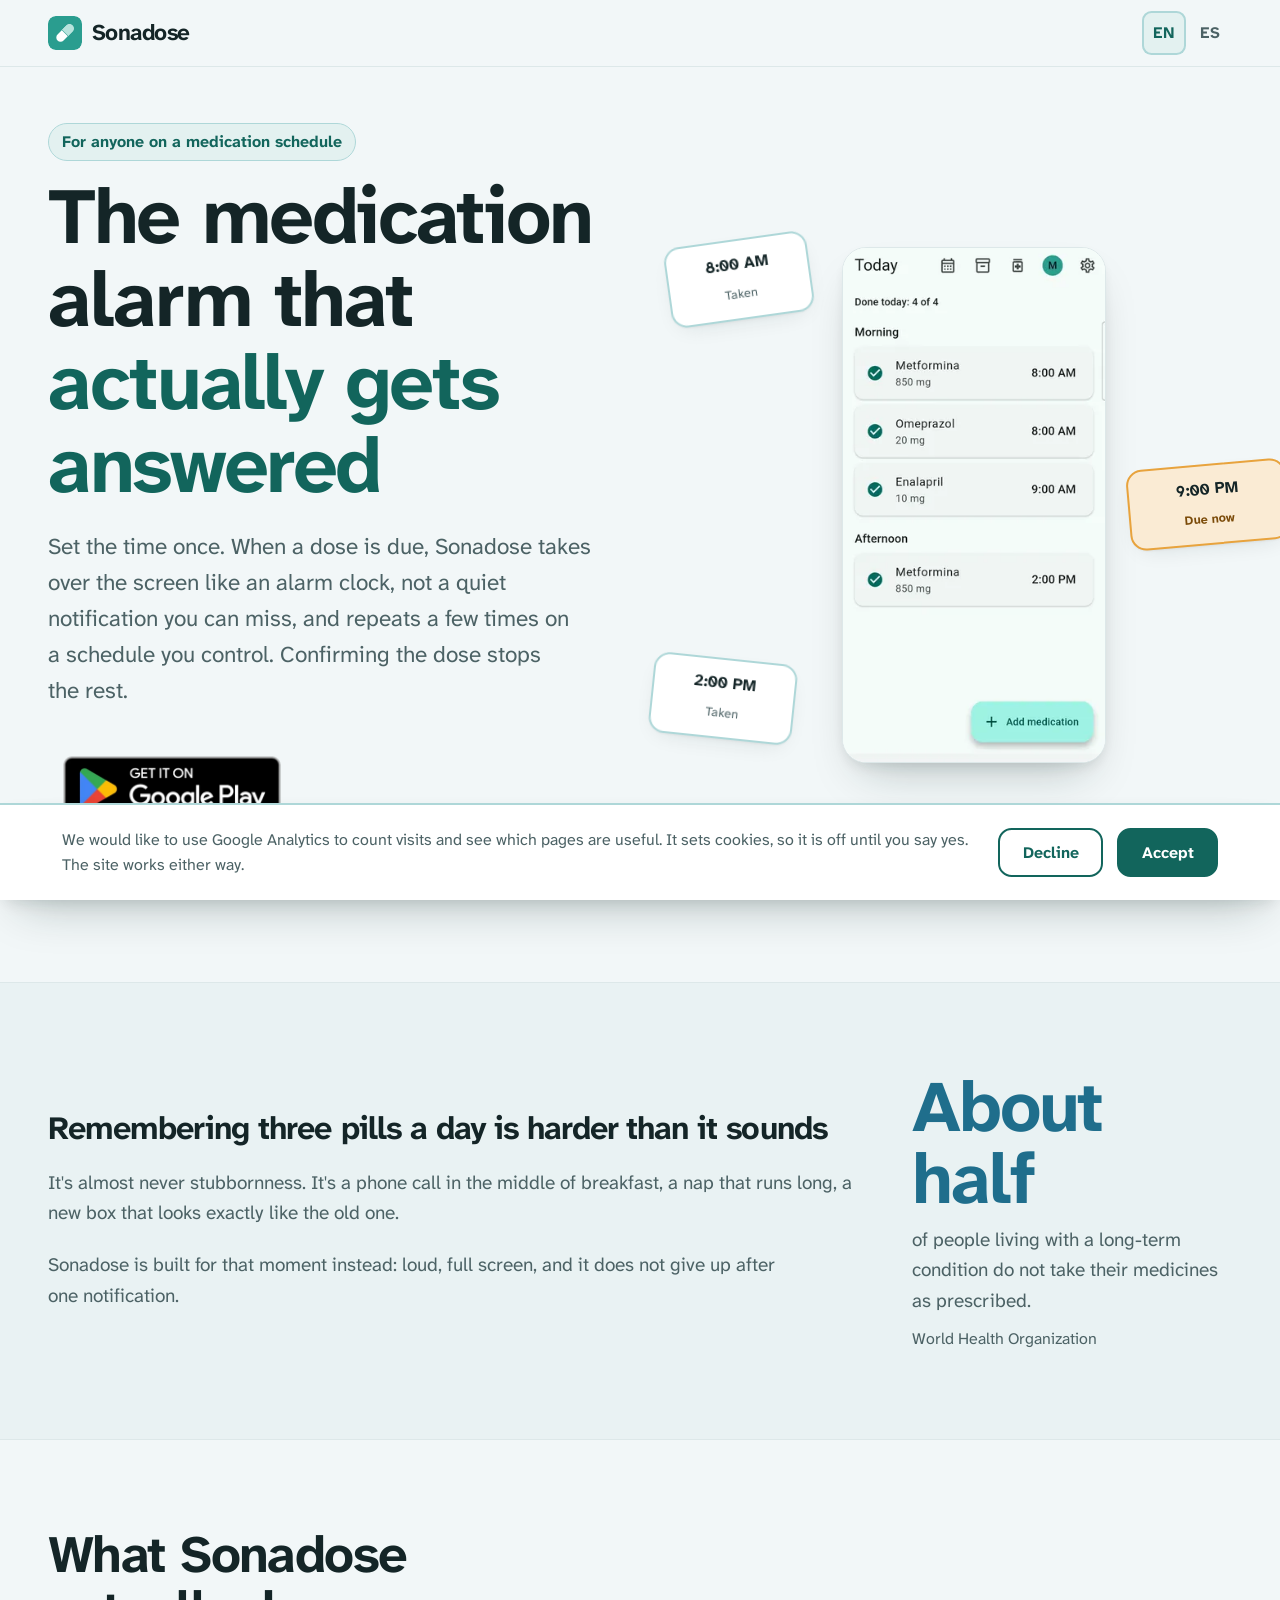
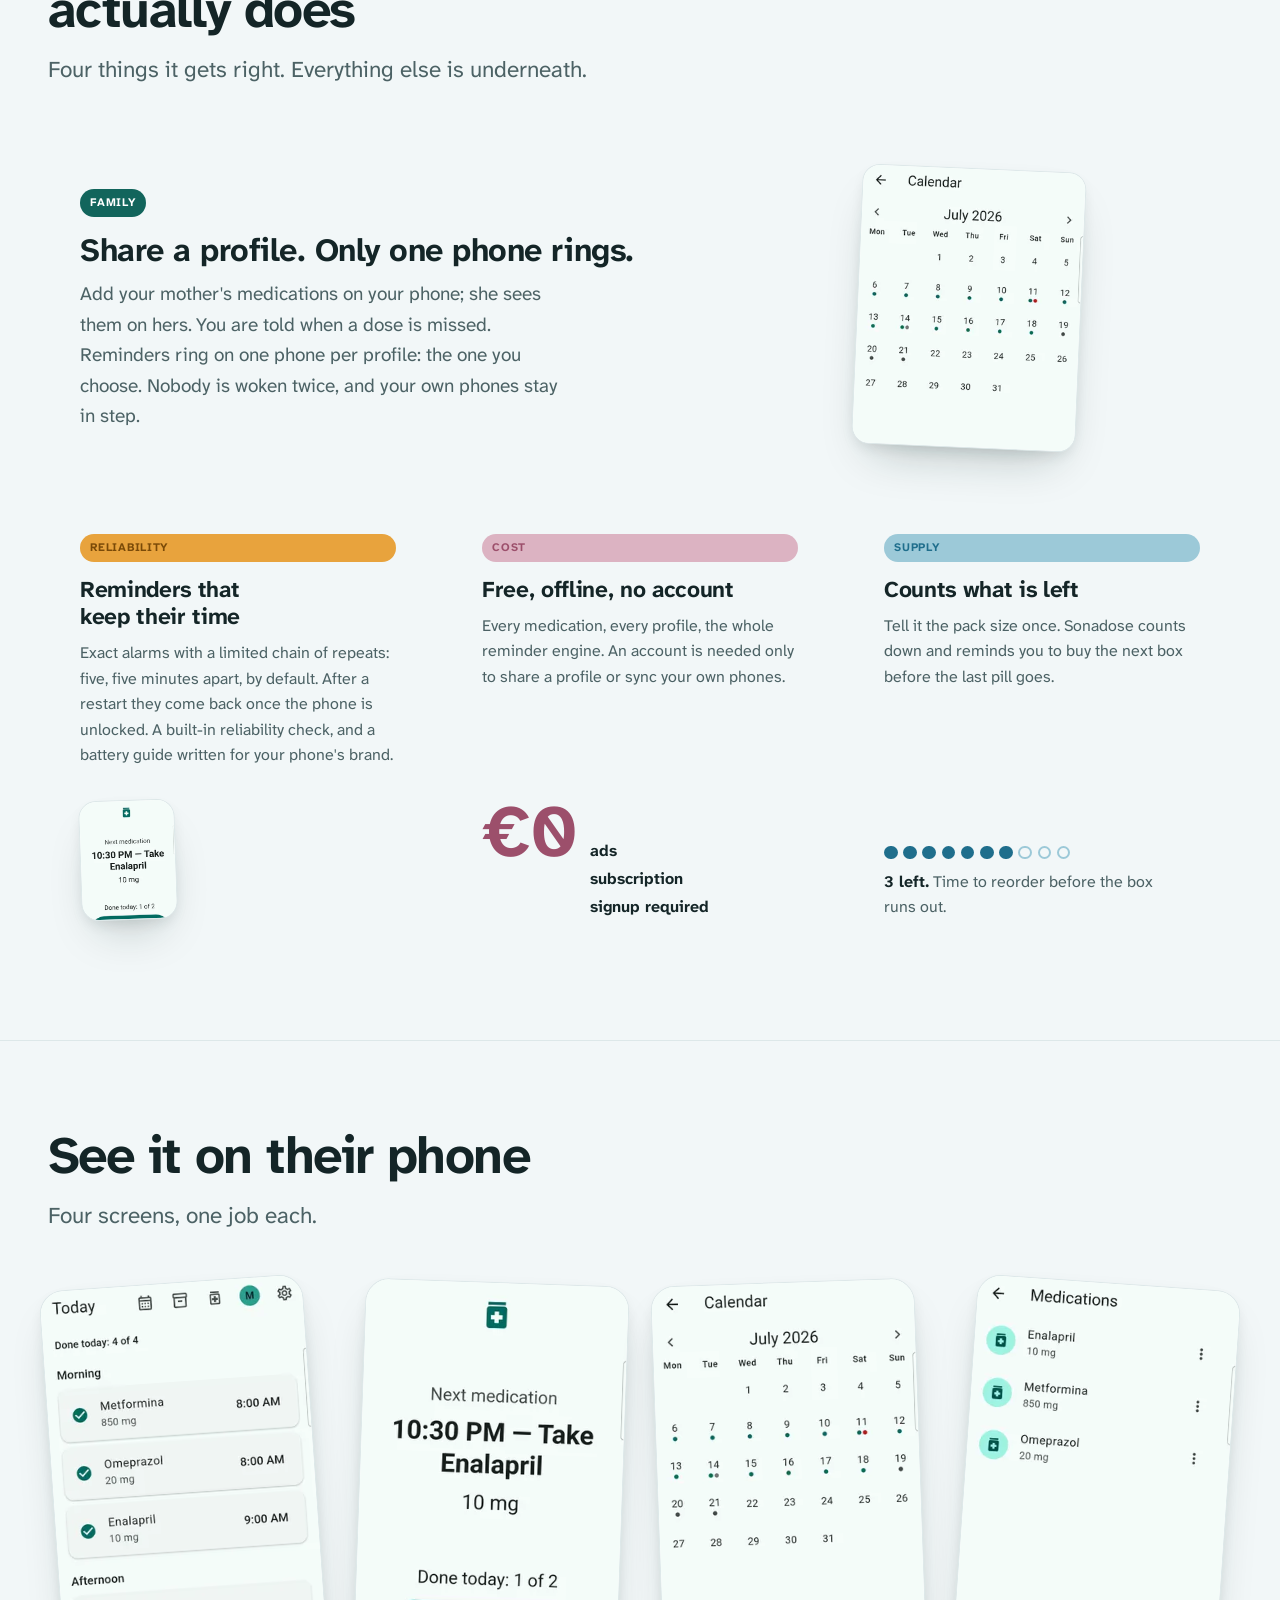
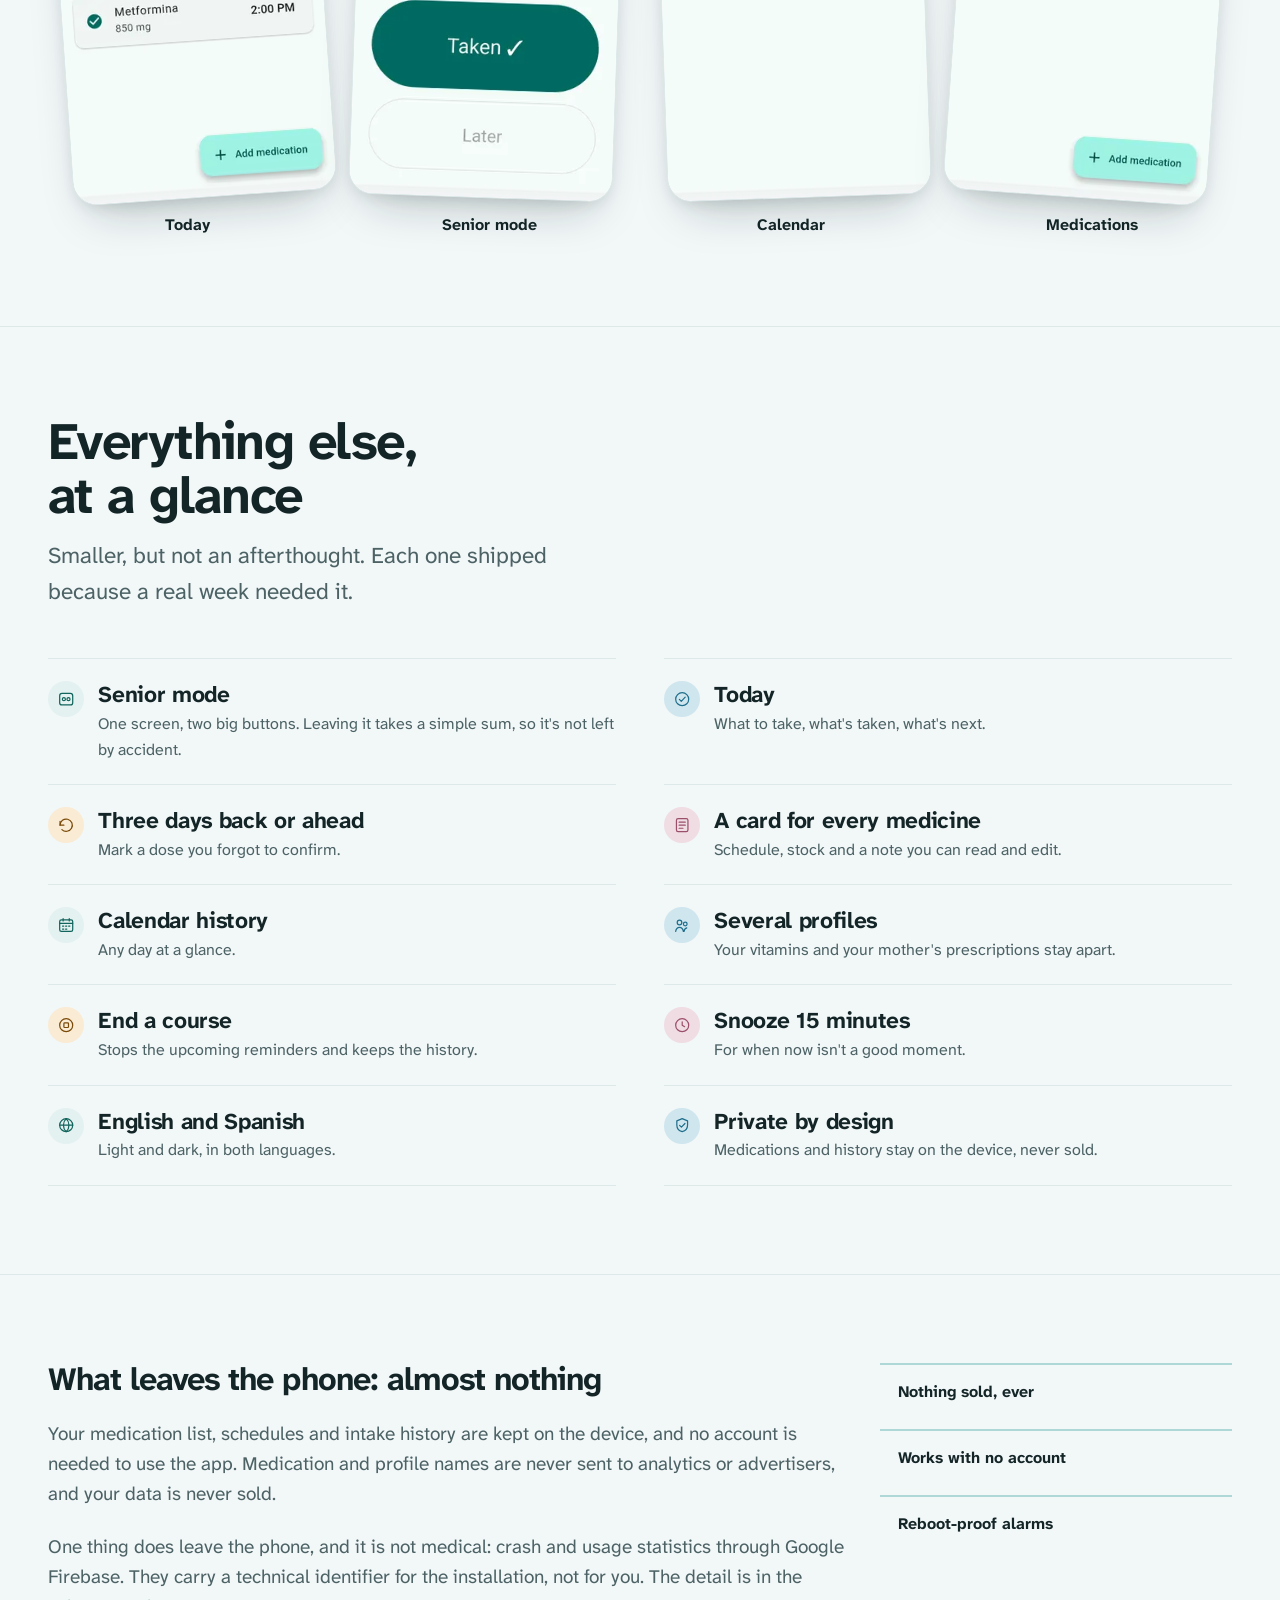
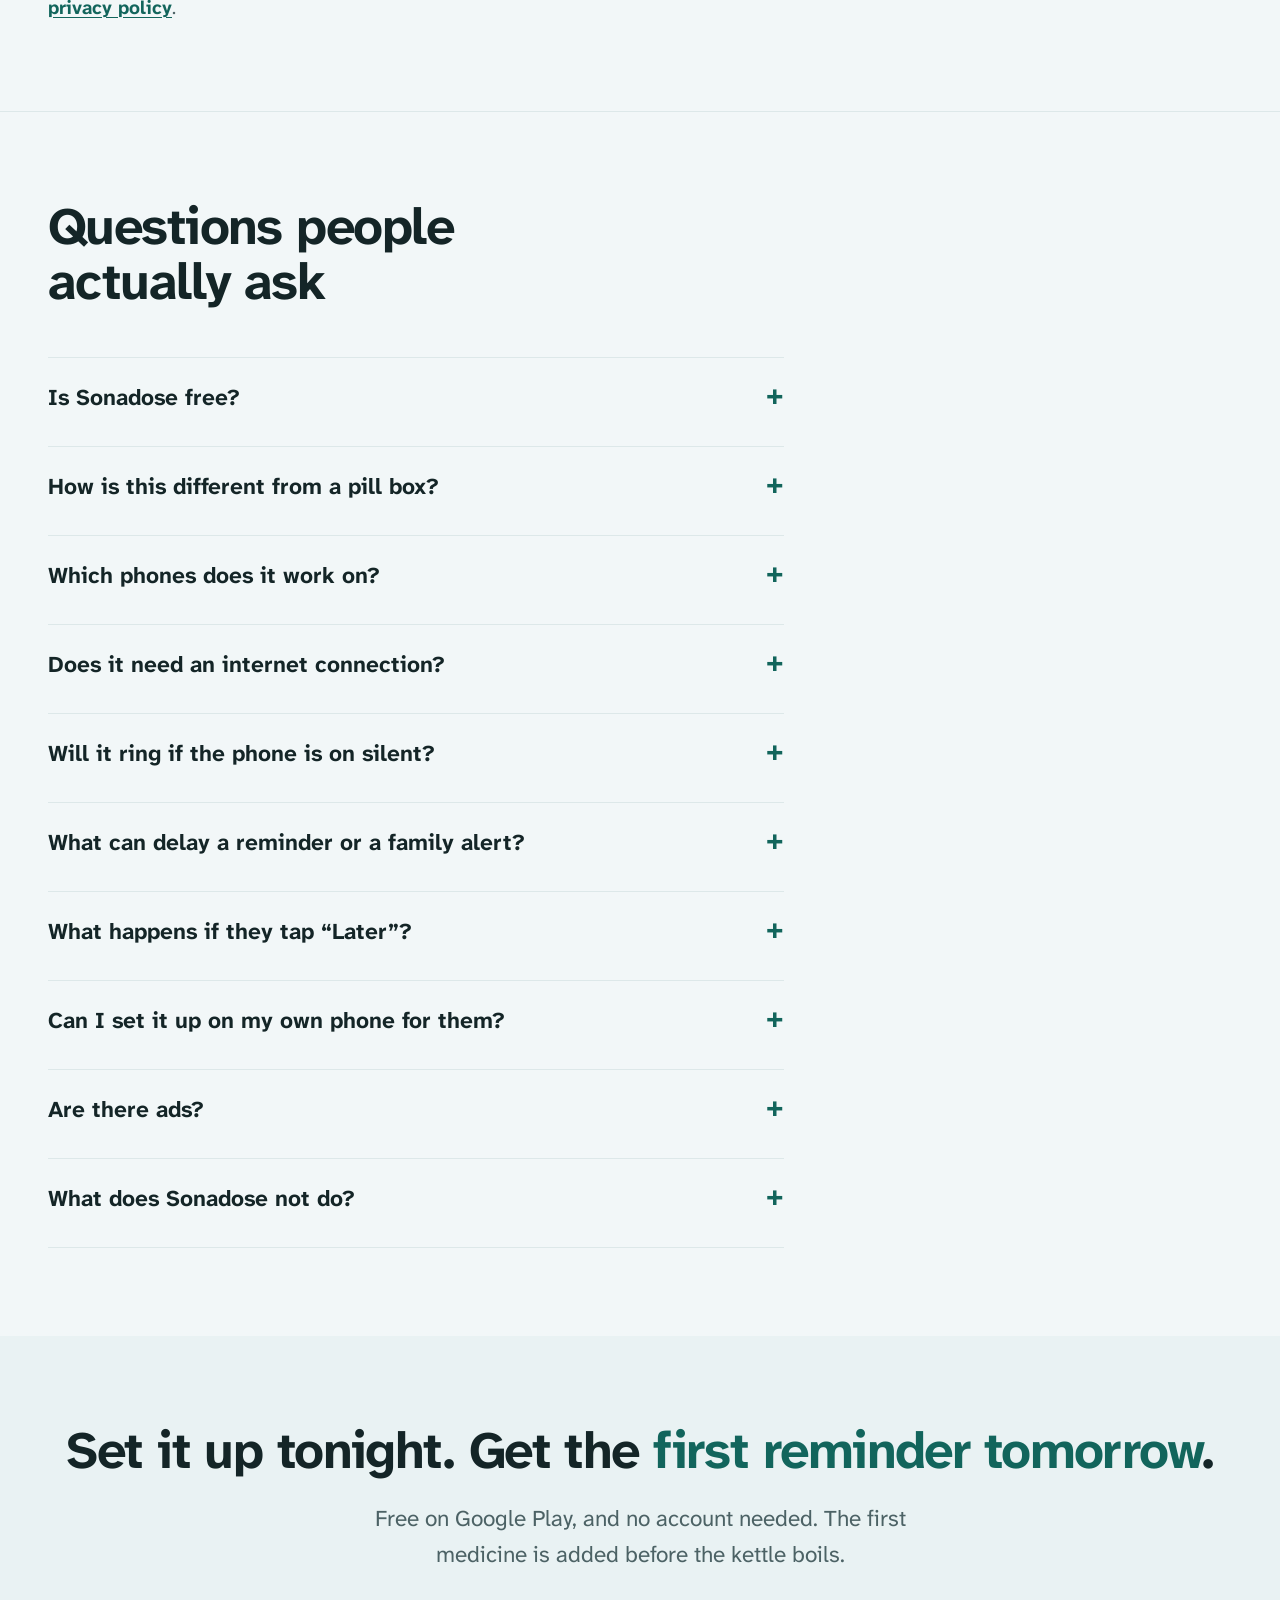
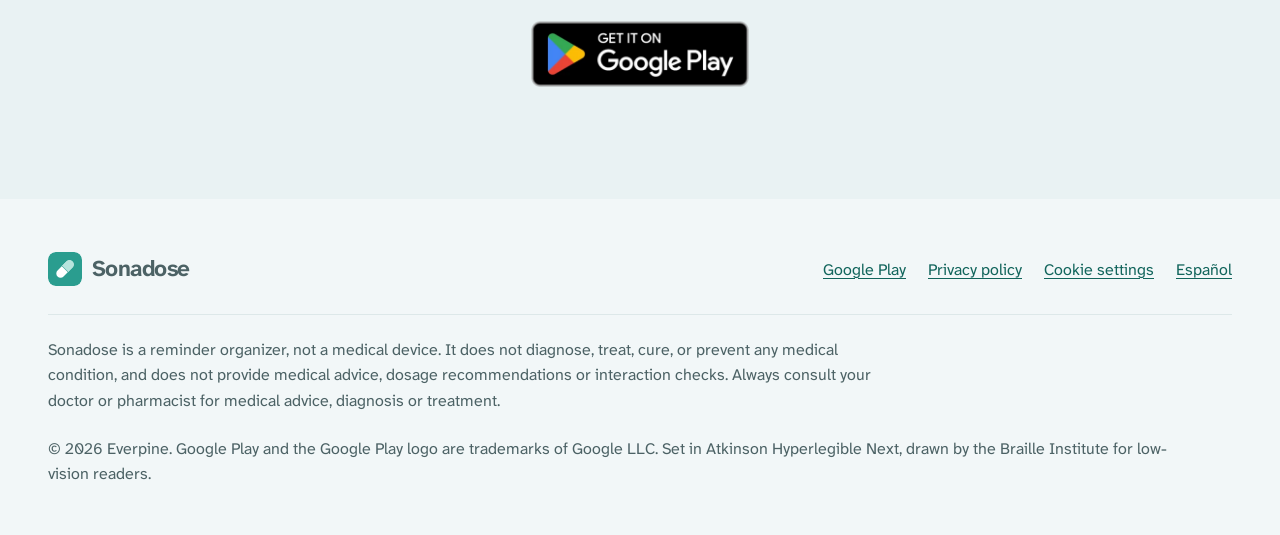
==== commit 08d0e031: "fix(landing): align claims with the app and add the delays FAQ The page promised that the alarm repe" ====
--- a/index.html
+++ b/index.html
@@ -4,7 +4,7 @@
 <meta charset="utf-8">
 <meta name="viewport" content="width=device-width, initial-scale=1">
 <title>Medication Alarm &amp; Reminder App, Free on Android</title>
-<meta name="description" content="A free medication alarm that takes over the screen until the dose is confirmed, not a quiet notification. Big-text, easy mode included. No ads. Android 8.0 and up.">
+<meta name="description" content="A free medication alarm: a full-screen reminder at dose time with a few repeats, not a quiet notification. Big-text easy mode included. No ads. Android 8.0+.">
 
 <link rel="canonical" href="https://sonadose.com/">
 <link rel="alternate" hreflang="en" href="https://sonadose.com/">
@@ -17,7 +17,7 @@
 <meta property="og:locale:alternate" content="es">
 <meta property="og:url" content="https://sonadose.com/">
 <meta property="og:title" content="Medication Alarm &amp; Reminder App, Free on Android">
-<meta property="og:description" content="A free medication alarm that takes over the screen and keeps reminding you until the dose is confirmed, not a quiet notification. Includes a simplified big-text, two-button mode for anyone who needs it. No ads, no subscription, Android 8.0 and up.">
+<meta property="og:description" content="A free medication alarm that takes over the screen at dose time and repeats a few times (five, five minutes apart, by default), not a quiet notification. Includes a simplified big-text, two-button mode for anyone who needs it. No ads, no subscription, Android 8.0 and up.">
 <meta property="og:image" content="https://sonadose.com/img/og-en.jpg">
 <meta property="og:image:width" content="1200">
 <meta property="og:image:height" content="630">
@@ -37,7 +37,7 @@
   "@type": "SoftwareApplication",
   "name": "Sonadose",
   "alternateName": "Sonadose - Pill Reminder",
-  "description": "A medication alarm that takes over the screen when a dose is due and repeats until it's confirmed, on a schedule you control, not a quiet notification. Includes a simplified two-button mode for anyone who needs it, family profile sharing, full-screen alarms that survive reboots and battery savers, intake history, and stock tracking.",
+  "description": "A medication alarm that takes over the screen when a dose is due and repeats a limited number of times on a schedule you control, not a quiet notification. Includes a simplified two-button mode for anyone who needs it, family profile sharing, exact alarms placed again after a restart, intake history, and stock tracking.",
   "applicationCategory": "HealthApplication",
   "applicationSubCategory": "Medication reminder",
   "operatingSystem": "Android 8.0 and up",
@@ -87,7 +87,12 @@
     {
       "@type": "Question",
       "name": "Will it ring if the phone is on silent?",
-      "acceptedAnswer": { "@type": "Answer", "text": "Yes. The reminder takes over the whole screen and rings on the alarm channel, like an alarm clock, so silent mode doesn't mute it. Android asks for a couple of permissions the first time and the setup walks through them." }
+      "acceptedAnswer": { "@type": "Answer", "text": "Normally, yes. The reminder takes over the whole screen and rings on the alarm channel, like an alarm clock, which silent mode normally leaves alone. Android asks for a couple of permissions the first time and the setup walks through them." }
+    },
+    {
+      "@type": "Question",
+      "name": "What can delay a reminder or a family alert?",
+      "acceptedAnswer": { "@type": "Answer", "text": "Reminders are set on the phone itself and need no connection, but Android decides how strictly to treat apps in the background. Notification and alarm permissions and your phone's battery settings affect delivery; the reliability check and the battery guide in Settings walk through them. After a restart, reminders come back once the phone is unlocked for the first time. Alerts to family members travel over the internet, so they can arrive late, and when reminders move to another phone, both phones may keep them for a short while until they sync." }
     },
     {
       "@type": "Question",
@@ -172,12 +177,12 @@
         <h1 class="hero-in-2">The medication alarm that <span class="accent-word">actually gets answered</span></h1>
         <p class="hero__lead hero-in-3">
           Set the time once. When a dose is due, Sonadose takes over the screen
-          like an alarm clock, not a quiet notification you can miss, and keeps
-          reminding you until it's confirmed, on a schedule you control.
+          like an alarm clock, not a quiet notification you can miss, and repeats
+          a few times on a schedule you control. Confirming the dose stops the rest.
         </p>
 
         <div class="hero__cta hero-in-4">
-          <a class="play-badge" href="https://play.google.com/store/apps/details?id=com.everpine.dosebuddy&referrer=utm_source%3Demea_Med%26utm_medium%3Dlanding_page" rel="noopener">
+          <a class="play-badge" href="https://play.google.com/store/apps/details?id=com.everpine.dosebuddy&referrer=utm_source%3Dsonadose.com%26utm_medium%3Dwebsite%26utm_campaign%3Dlanding_en%26utm_content%3Dhero" rel="noopener">
             <img src="/img/badges/en.webp" alt="Get Sonadose on Google Play" width="512" height="198">
           </a>
           <p class="cta-note">Free · No ads · No subscription · Android 8.0 and up · English &amp; Spanish</p>
@@ -252,7 +257,7 @@
           <article class="feature">
             <span class="tag tag--amber">Reliability</span>
             <h3>Reminders that keep their time</h3>
-            <p>Exact alarms that survive a reboot and a battery saver. Repeats until the dose is confirmed, on whatever interval you choose. A built-in reliability check, and a battery guide written for your phone's brand.</p>
+            <p>Exact alarms with a limited chain of repeats: five, five minutes apart, by default. After a restart they come back once the phone is unlocked. A built-in reliability check, and a battery guide written for your phone's brand.</p>
             <div class="feature__media">
               <div class="crop-window crop-window--small">
                 <img src="/img/screens/en-elder-640.webp"
@@ -443,13 +448,29 @@
           <summary>Will it ring if the phone is on silent?</summary>
           <div class="faq__body">
             <p>
-              Yes. The reminder takes over the whole screen and rings on the alarm
-              channel, like an alarm clock, so silent mode doesn't mute it.
+              Normally, yes. The reminder takes over the whole screen and rings on
+              the alarm channel, like an alarm clock, which silent mode normally
+              leaves alone.
             </p>
             <p>
               Android asks for a couple of permissions the first time (exact alarms and
               full-screen notifications), and the setup walks through them one at
               a time.
+            </p>
+          </div>
+        </details>
+
+        <details name="faq">
+          <summary>What can delay a reminder or a family alert?</summary>
+          <div class="faq__body">
+            <p>
+              Reminders are set on the phone itself and need no connection, but Android decides how strictly to treat apps in the background. Notification and alarm permissions and your phone's battery settings affect delivery; the reliability check and the battery guide in Settings walk through them.
+            </p>
+            <p>
+              After a restart, reminders come back once the phone is unlocked for the first time.
+            </p>
+            <p>
+              Alerts to family members travel over the internet, so they can arrive late, and when reminders move to another phone, both phones may keep them for a short while until they sync.
             </p>
           </div>
         </details>
@@ -512,7 +533,7 @@
         Free on Google Play, and no account needed. The first medicine is added
         before the kettle boils.
       </p>
-      <a class="play-badge" href="https://play.google.com/store/apps/details?id=com.everpine.dosebuddy&referrer=utm_source%3Demea_Med%26utm_medium%3Dlanding_page" rel="noopener">
+      <a class="play-badge" href="https://play.google.com/store/apps/details?id=com.everpine.dosebuddy&referrer=utm_source%3Dsonadose.com%26utm_medium%3Dwebsite%26utm_campaign%3Dlanding_en%26utm_content%3Dcta" rel="noopener">
         <img src="/img/badges/en.webp" alt="Get Sonadose on Google Play" width="512" height="198" loading="lazy">
       </a>
     </div>
@@ -529,7 +550,7 @@
       </a>
       <nav aria-label="Footer">
         <ul>
-          <li><a href="https://play.google.com/store/apps/details?id=com.everpine.dosebuddy&referrer=utm_source%3Demea_Med%26utm_medium%3Dlanding_page" rel="noopener">Google Play</a></li>
+          <li><a href="https://play.google.com/store/apps/details?id=com.everpine.dosebuddy&referrer=utm_source%3Dsonadose.com%26utm_medium%3Dwebsite%26utm_campaign%3Dlanding_en%26utm_content%3Dfooter" rel="noopener">Google Play</a></li>
           <li><a href="https://lepiloff.github.io/dosebuddy-legal/privacy.html" rel="noopener">Privacy policy</a></li>
           <li><a href="#consent" data-consent-reopen>Cookie settings</a></li>
           <li><a href="/es/" hreflang="es" lang="es">Español</a></li>
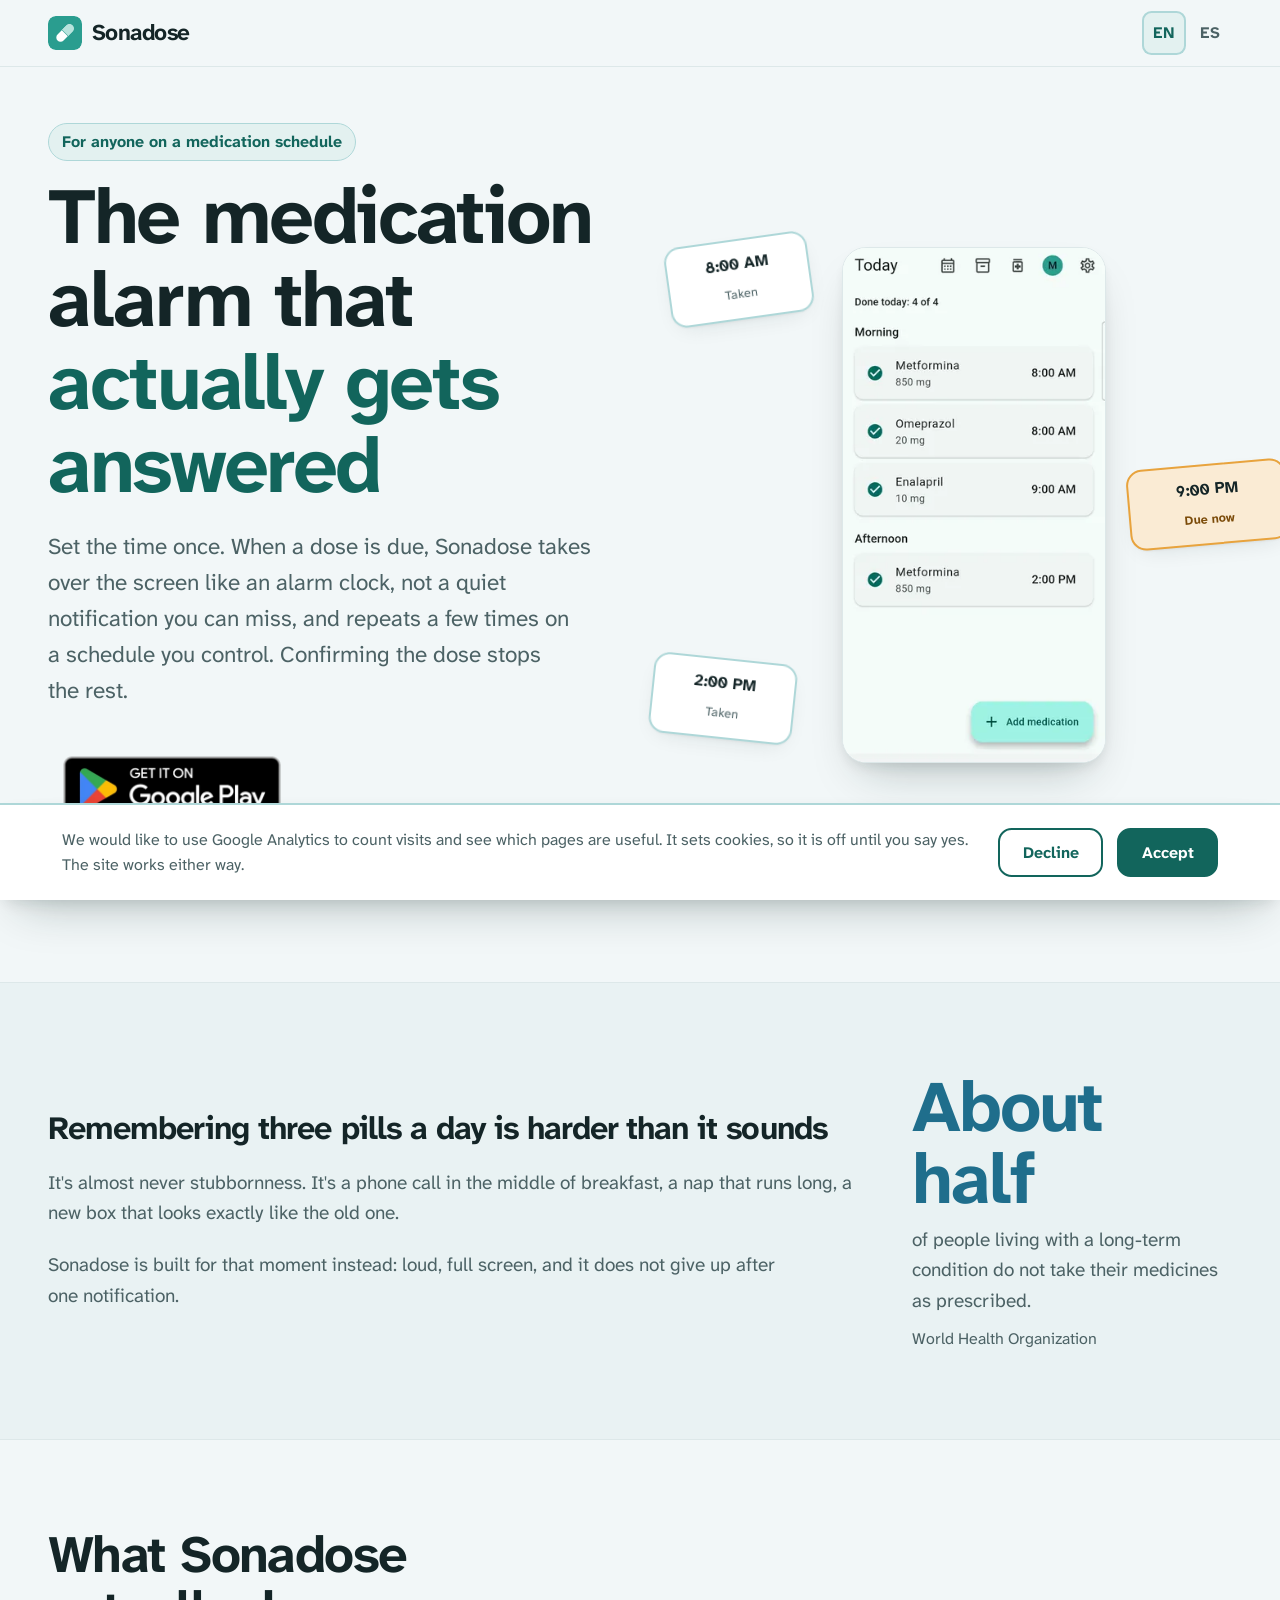
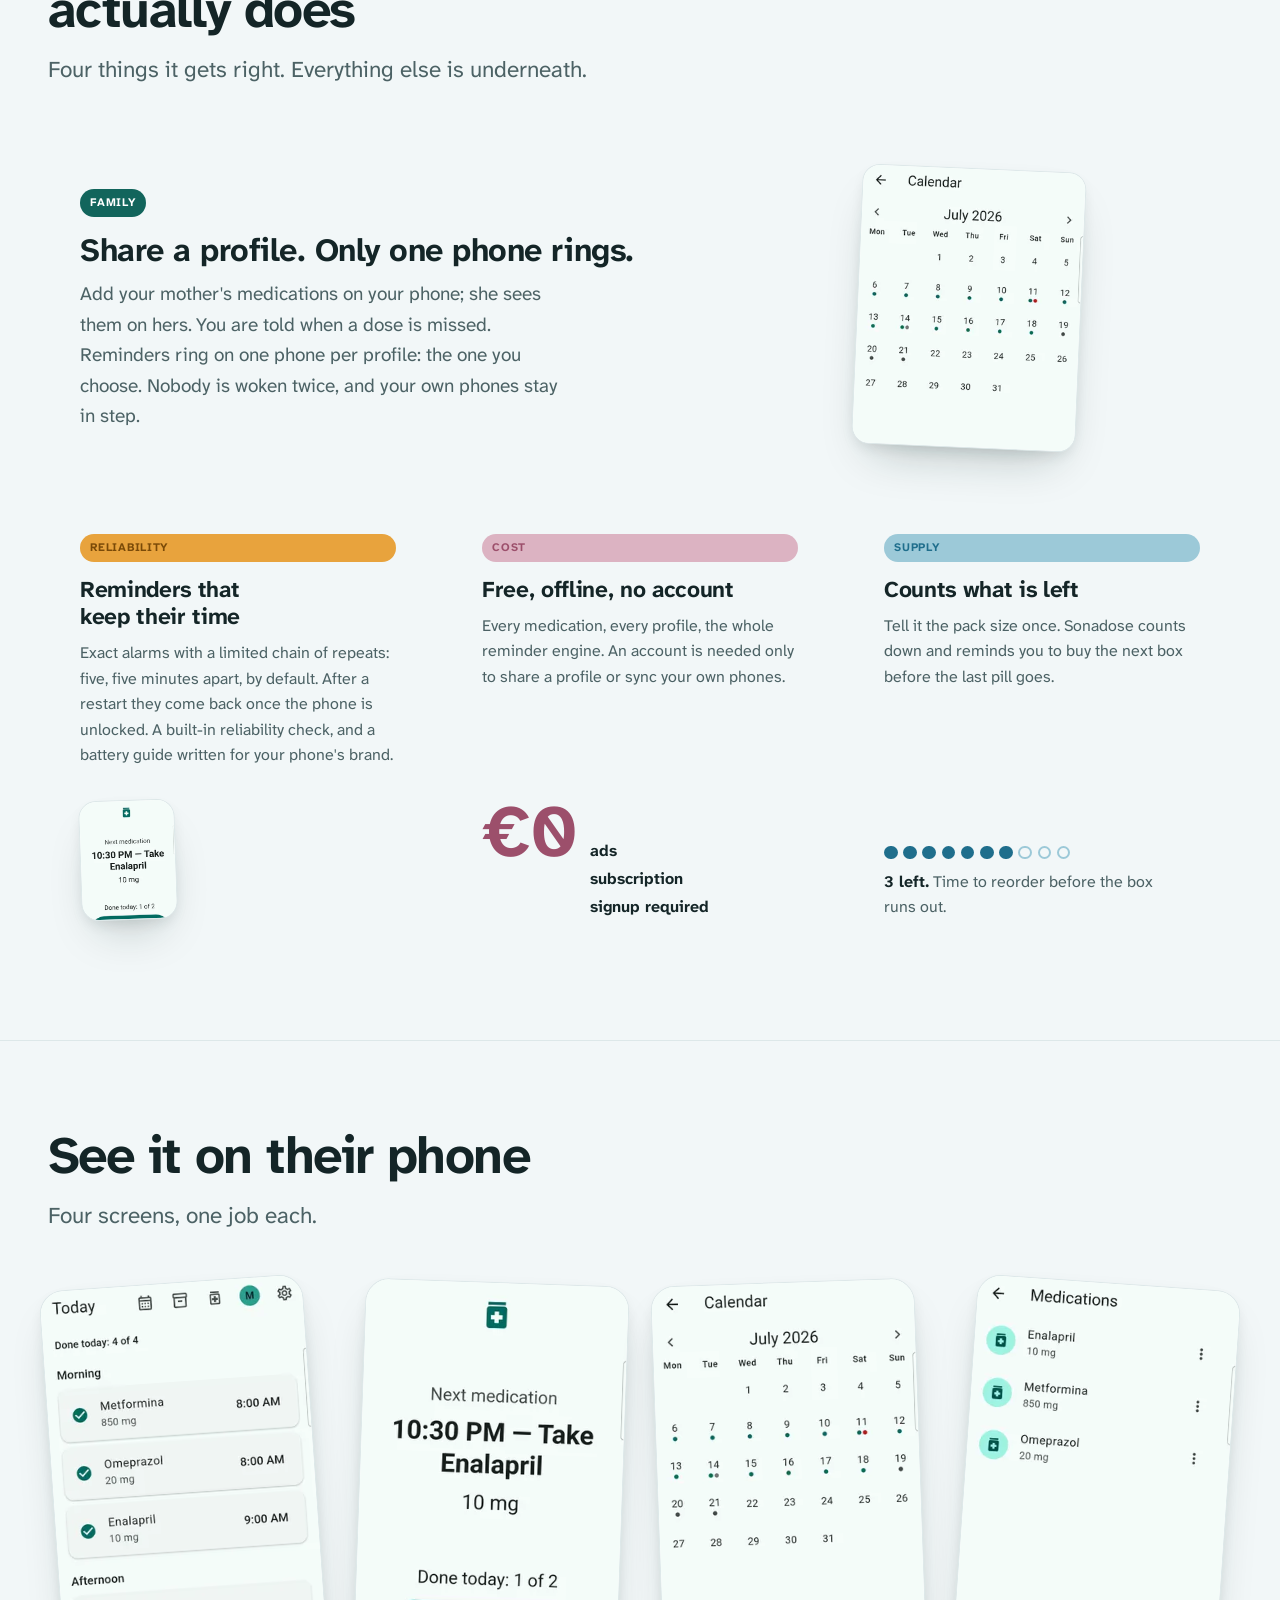
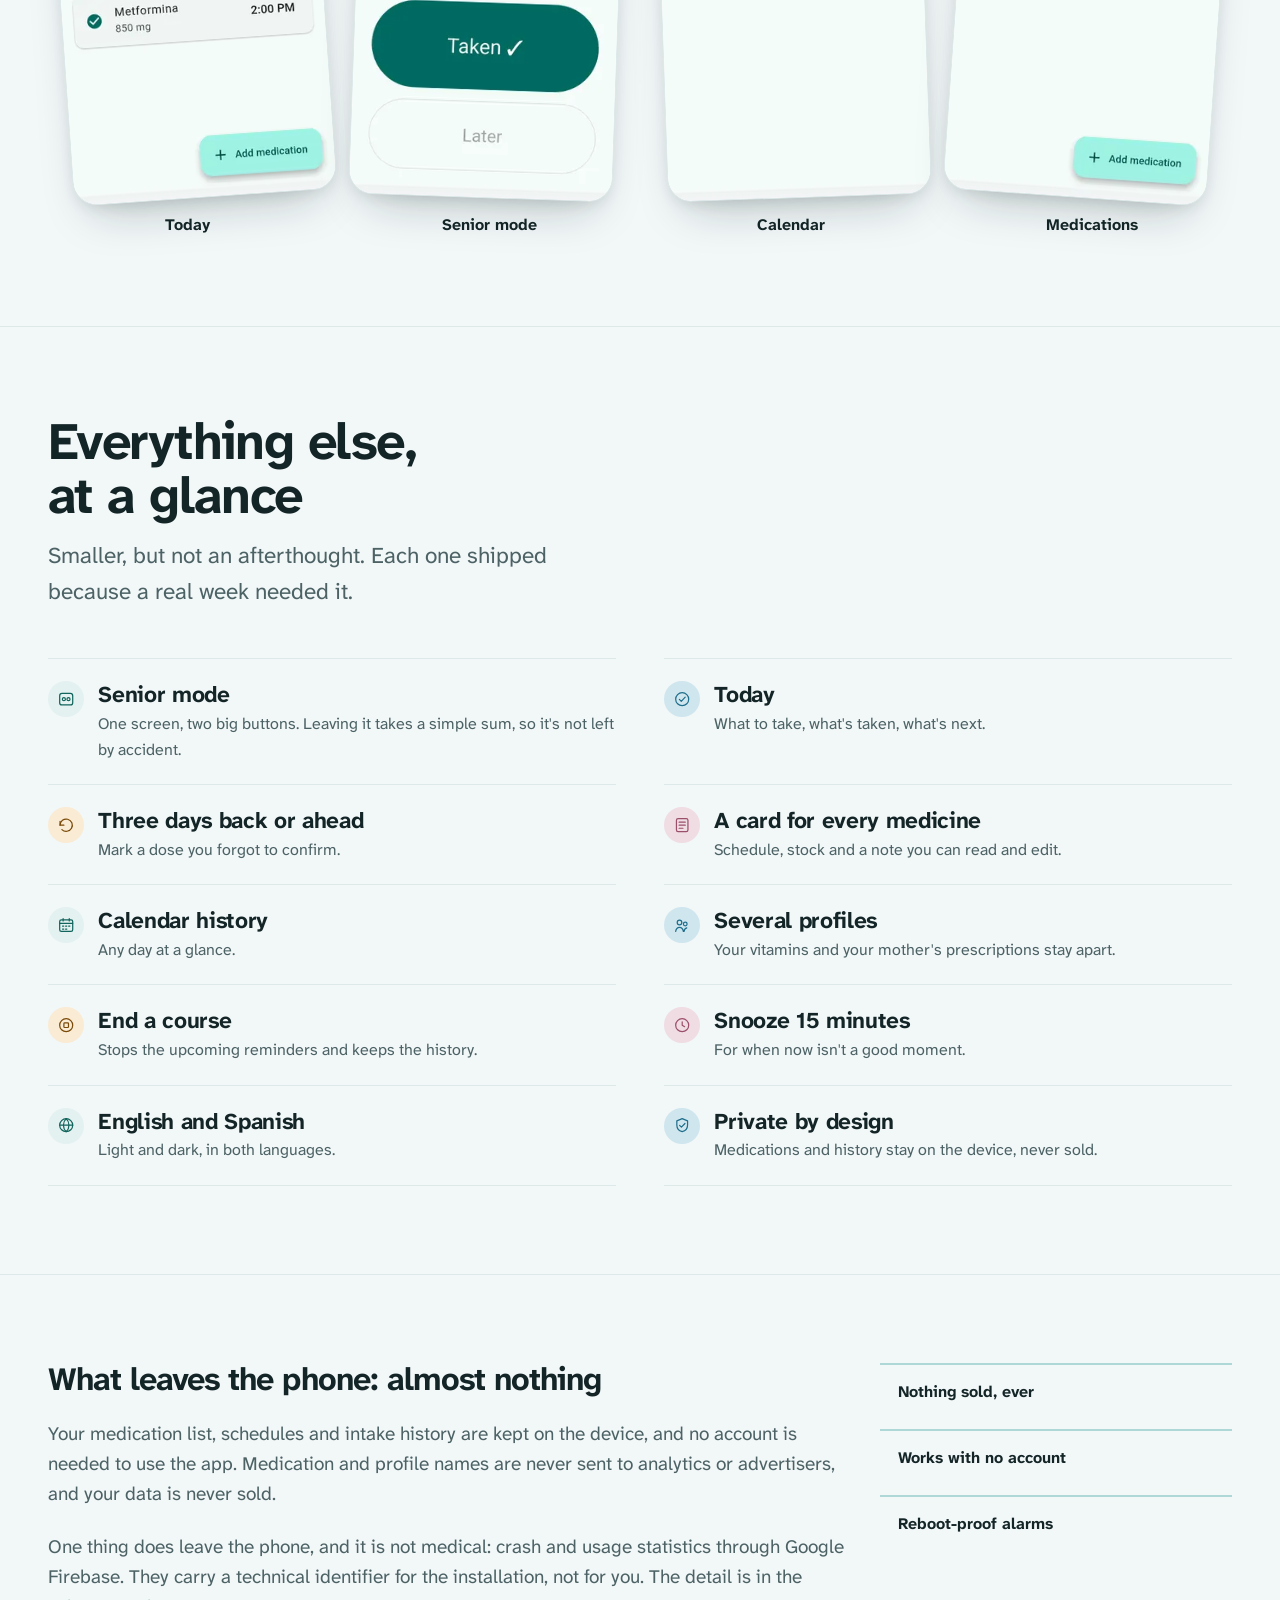
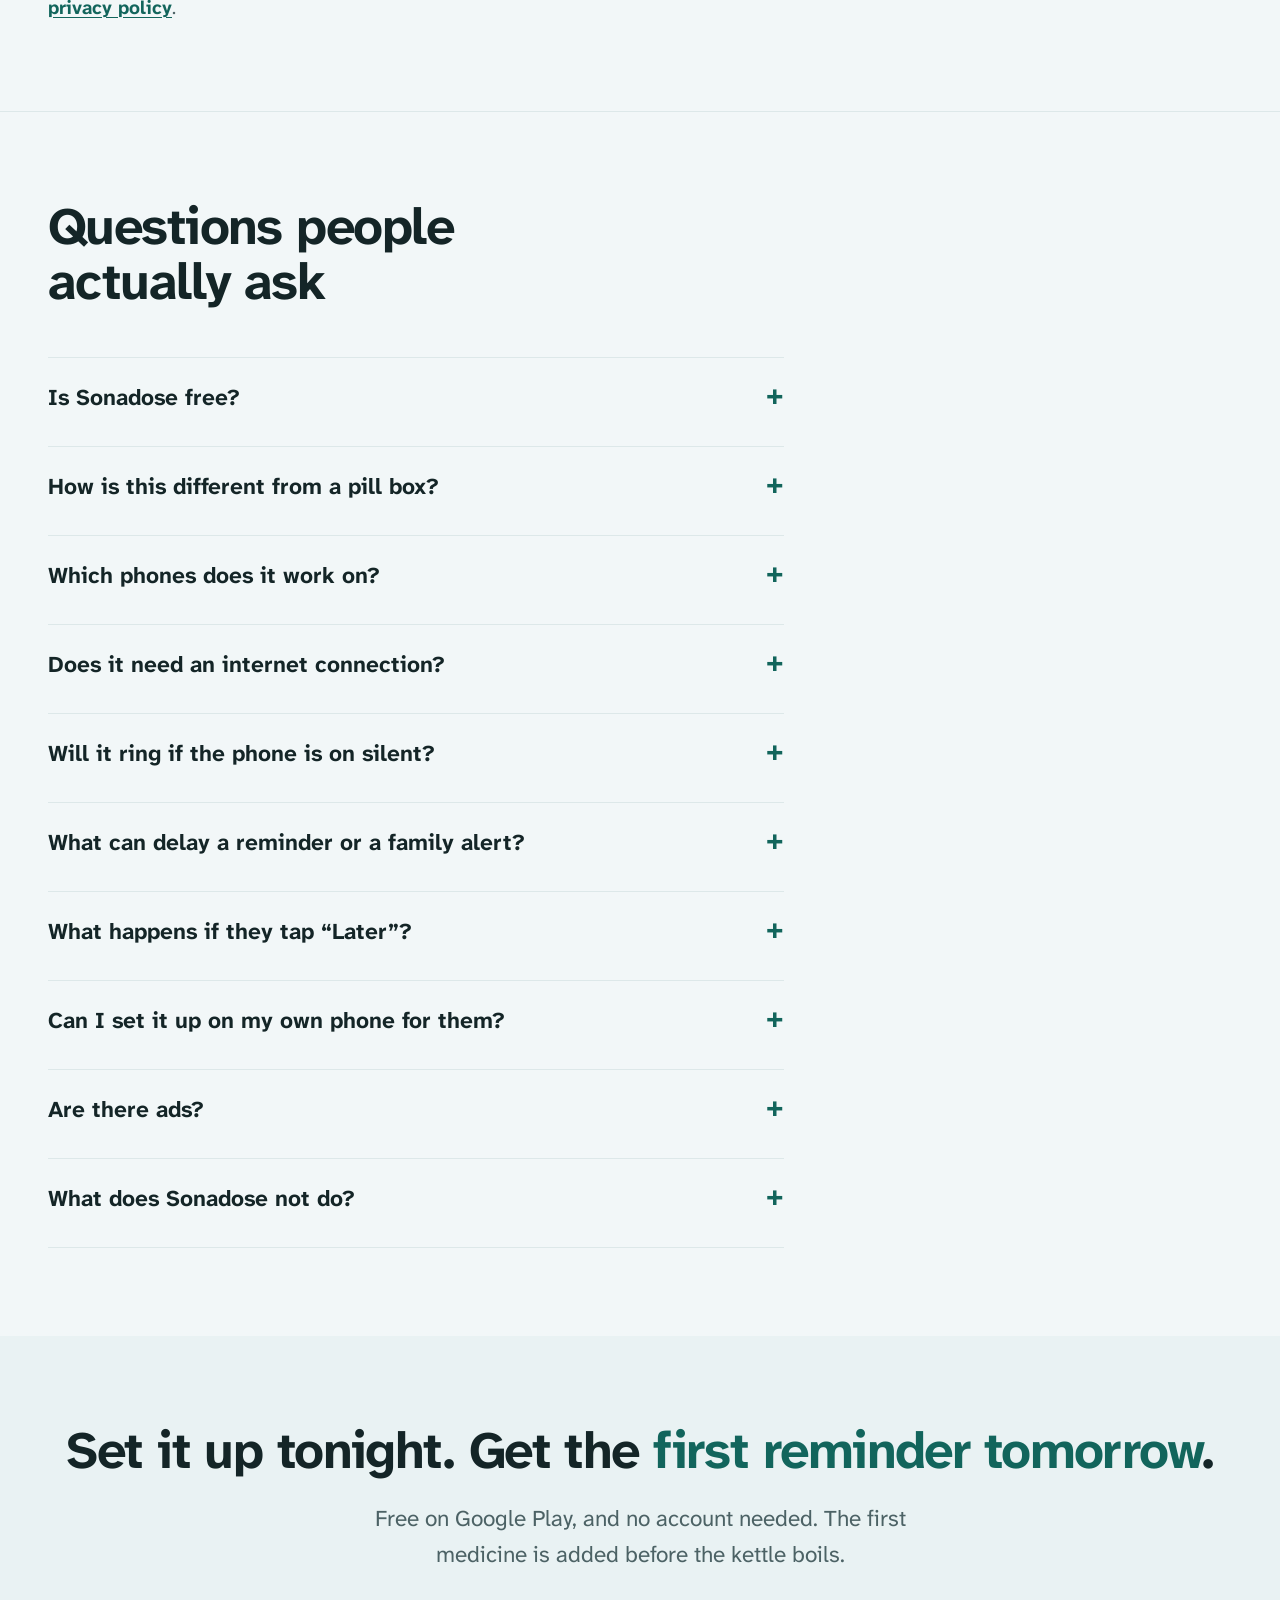
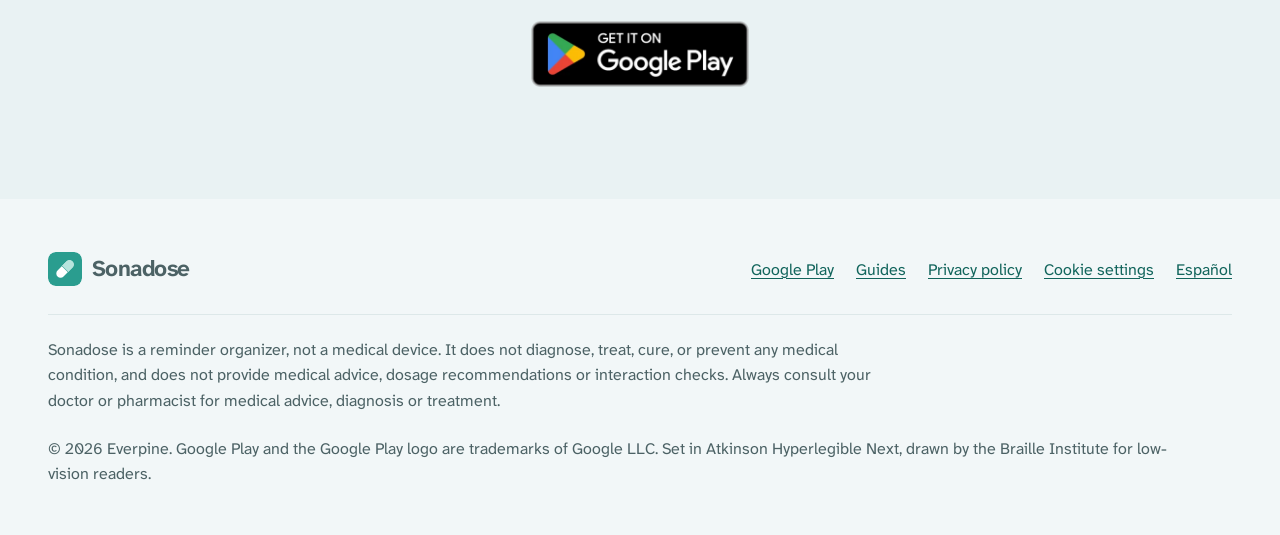
==== commit c3130aa7: "feat(guides): add the English guides and two more Spanish ones - es: how to know whether a parent to" ====
--- a/index.html
+++ b/index.html
@@ -551,6 +551,7 @@
       <nav aria-label="Footer">
         <ul>
           <li><a href="https://play.google.com/store/apps/details?id=com.everpine.dosebuddy&referrer=utm_source%3Dsonadose.com%26utm_medium%3Dwebsite%26utm_campaign%3Dlanding_en%26utm_content%3Dfooter" rel="noopener">Google Play</a></li>
+          <li><a href="/guides/">Guides</a></li>
           <li><a href="https://lepiloff.github.io/dosebuddy-legal/privacy.html" rel="noopener">Privacy policy</a></li>
           <li><a href="#consent" data-consent-reopen>Cookie settings</a></li>
           <li><a href="/es/" hreflang="es" lang="es">Español</a></li>
--- a/css/site.css
+++ b/css/site.css
@@ -1197,6 +1197,101 @@
 }
 
 /* --- Utilities ----------------------------------------------------------- */
+/* --- Articles (guides) ----------------------------------------------------
+   Long-form pages under /guides/ and /es/guias/. One readable column at the
+   page's own type scale; nothing here is a new colour role. */
+@layer components {
+  .article {
+    max-inline-size: 42rem;
+    margin-inline: auto;
+    padding-block: var(--space-5) var(--space-6);
+  }
+
+  .article__eyebrow {
+    font-size: var(--step--1);
+    font-weight: 700;
+    color: var(--accent-ink);
+  }
+
+  .article h1 {
+    font-size: var(--step-3);
+    line-height: 1.08;
+    margin-block: var(--space-2) var(--space-3);
+  }
+
+  .article h2 {
+    font-size: var(--step-2);
+    line-height: 1.15;
+    margin-block: var(--space-5) var(--space-2);
+  }
+
+  .article__lead {
+    font-size: var(--step-1);
+    color: var(--ink-muted);
+  }
+
+  .article p + p,
+  .article p + ul,
+  .article p + ol,
+  .article ul + p,
+  .article ol + p {
+    margin-block-start: var(--space-2);
+  }
+
+  .article ul:not([class]),
+  .article ol:not([class]) {
+    padding-inline-start: 1.25em;
+  }
+
+  .article li + li {
+    margin-block-start: 0.5rem;
+  }
+
+  .article__note {
+    margin-block-start: var(--space-4);
+    padding: var(--space-3);
+    border: 1px solid var(--line);
+    border-radius: var(--radius-cell);
+    background: var(--surface);
+    color: var(--ink-muted);
+    font-size: var(--step--1);
+  }
+
+  .article__cta {
+    margin-block-start: var(--space-5);
+    padding: var(--space-4);
+    border: 1px solid var(--cell-line);
+    border-radius: var(--radius-card);
+    background: var(--bg-wash);
+  }
+
+  .article__cta h2 {
+    margin-block-start: 0;
+  }
+
+  .article__cta .play-badge {
+    margin-block-start: var(--space-3);
+  }
+
+  .guide-list {
+    margin-block-start: var(--space-4);
+  }
+
+  .guide-list li + li {
+    margin-block-start: var(--space-3);
+  }
+
+  .guide-list a {
+    font-size: var(--step-1);
+    font-weight: 700;
+    color: var(--accent-ink);
+  }
+
+  .guide-list p {
+    color: var(--ink-muted);
+  }
+}
+
 @layer utilities {
   /* Lives in the top layer on purpose: component rules set `display: flex` on
      the consent bar and the language hint, which would otherwise out-rank the
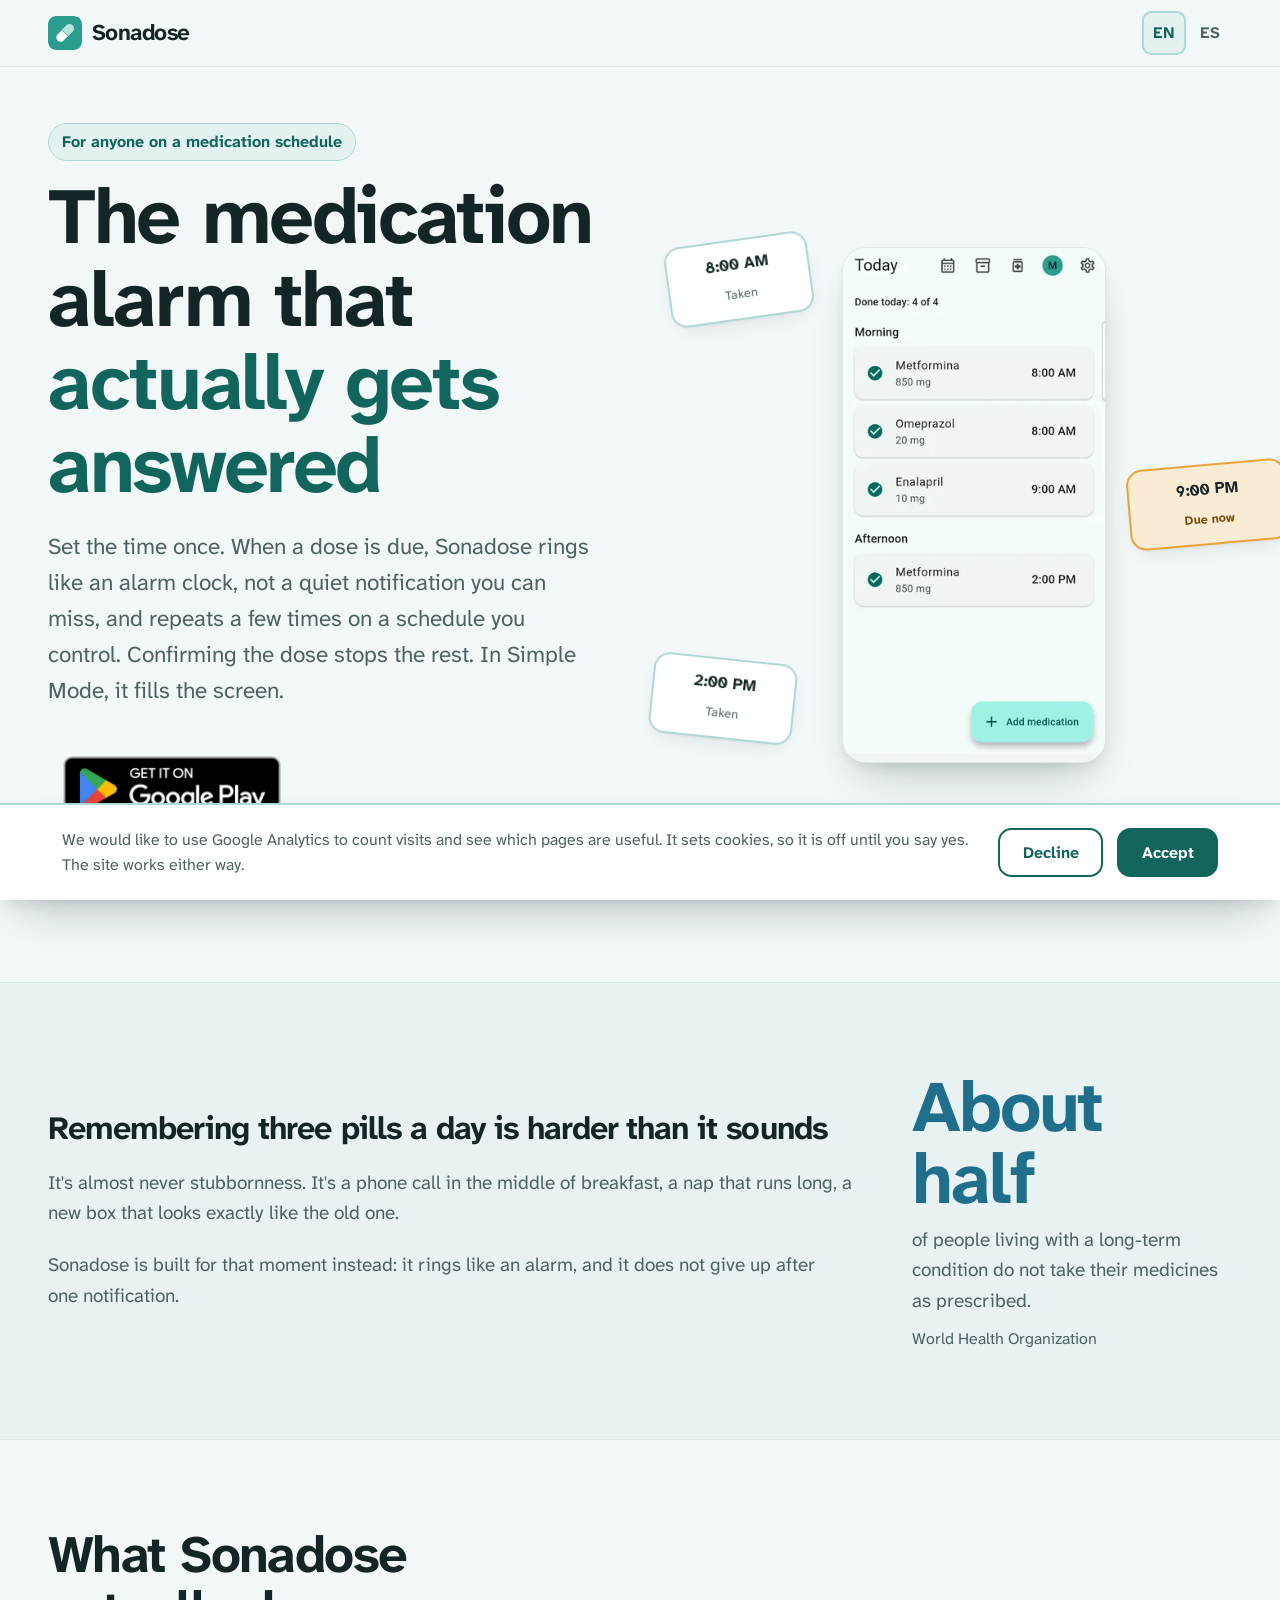
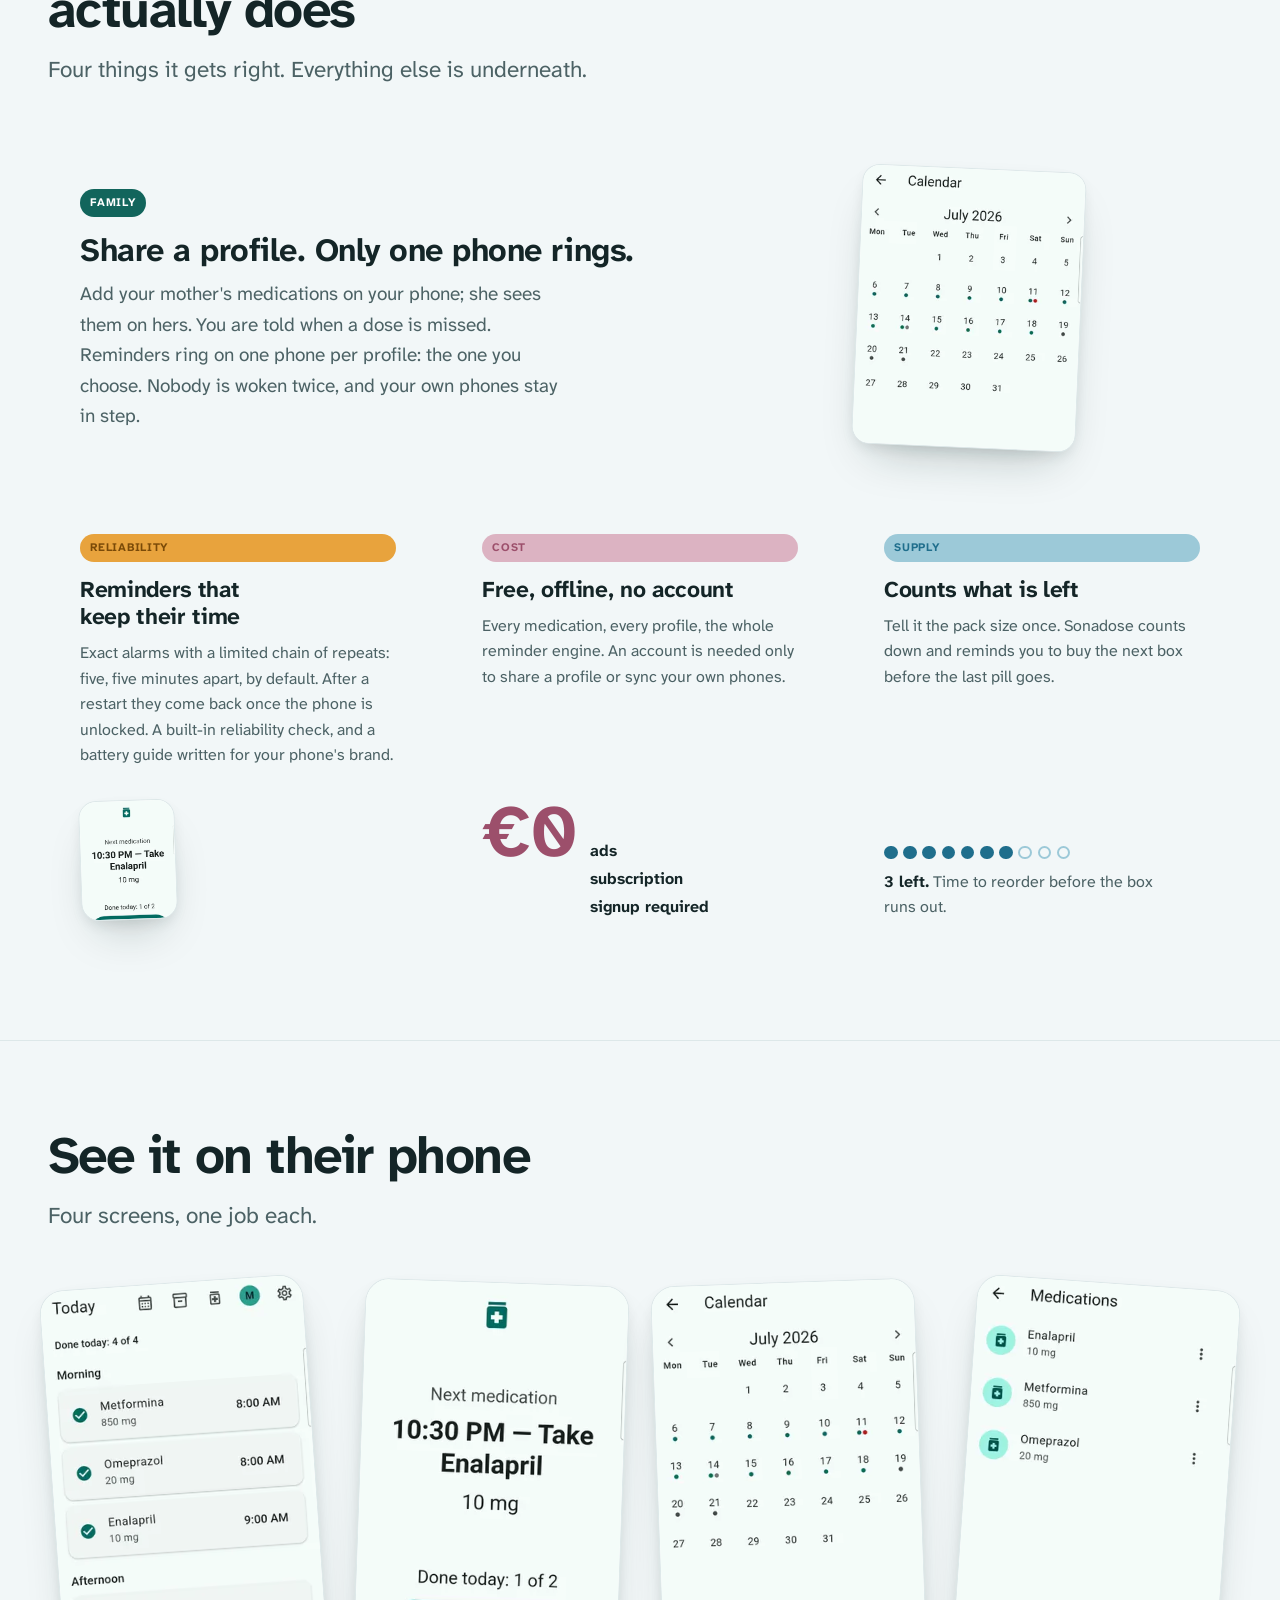
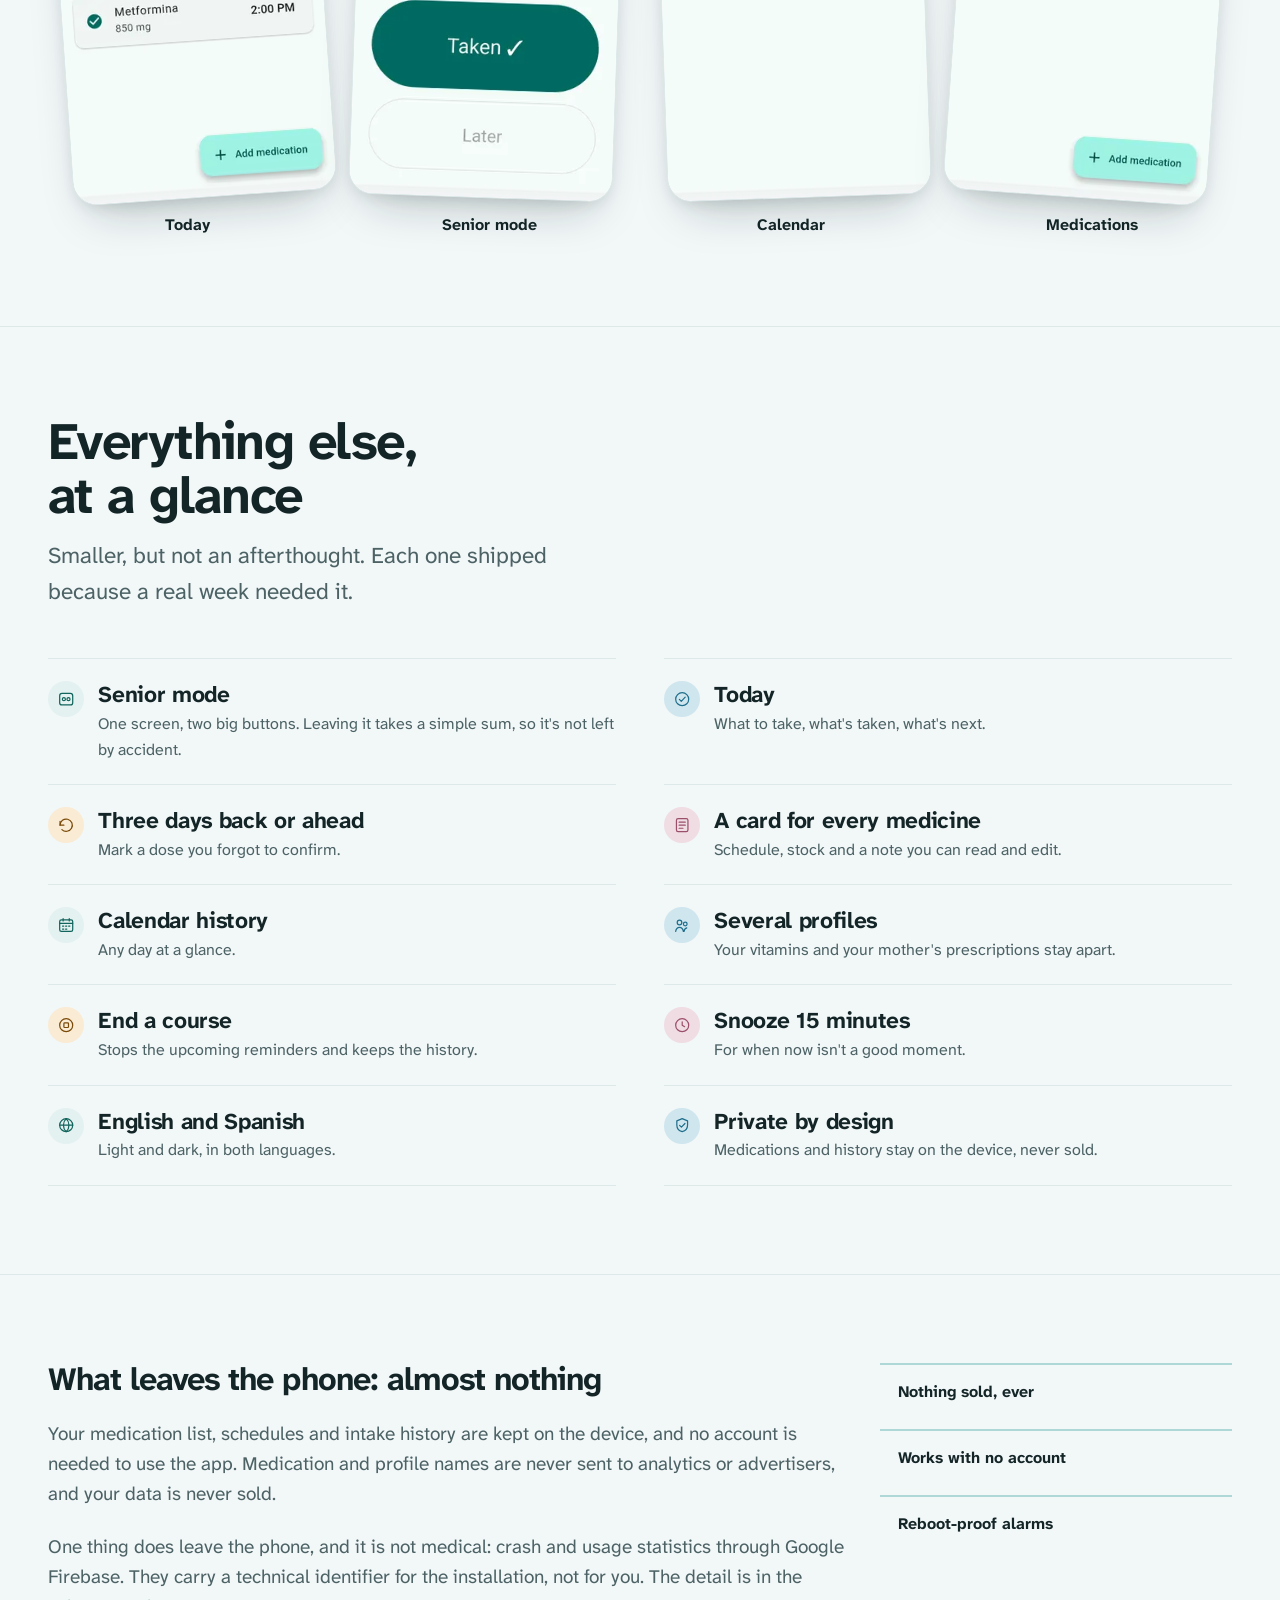
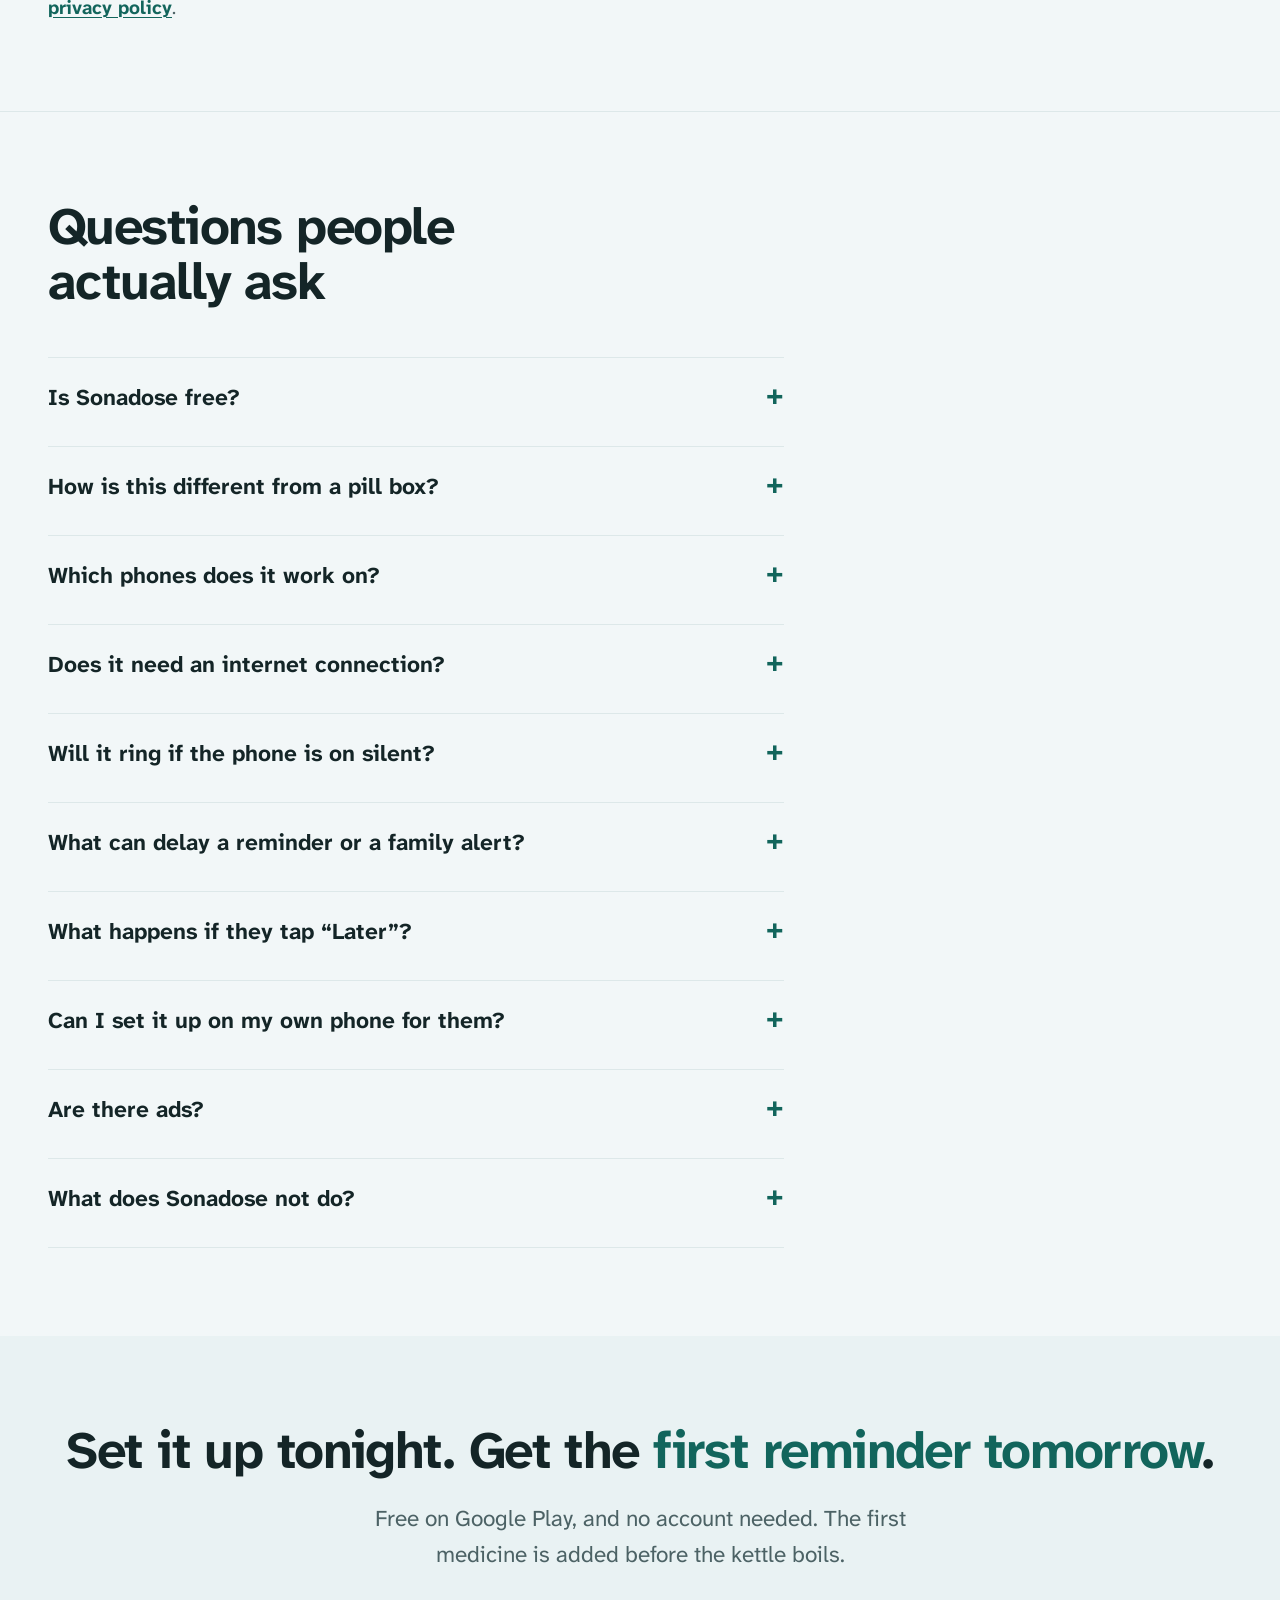
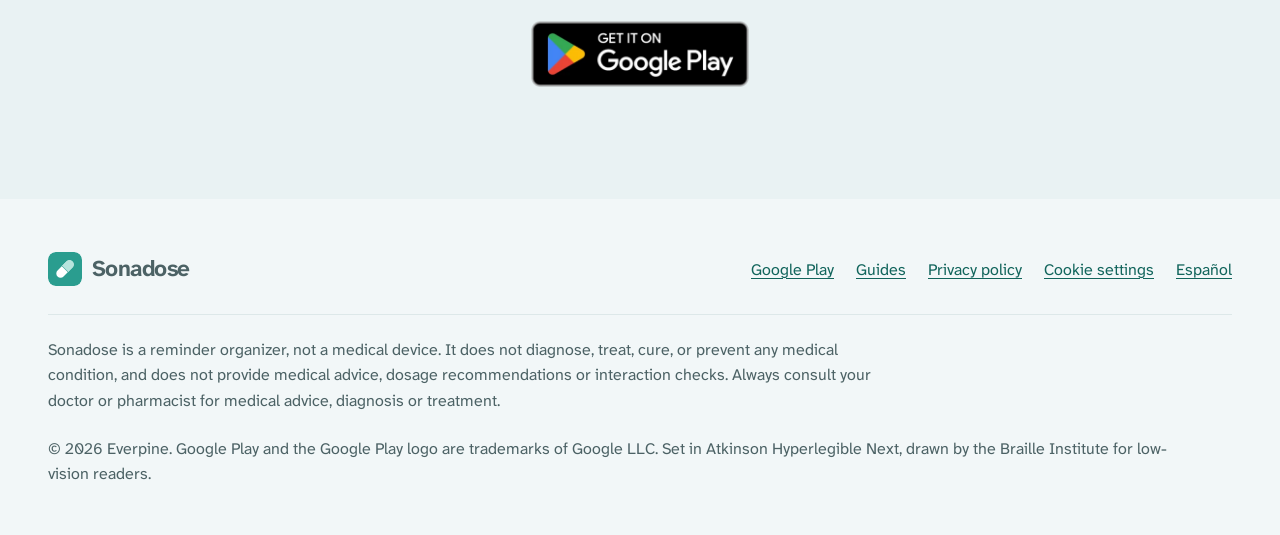
==== commit d15bced3: "fix(landing): promise the full-screen alarm only for Simple Mode The app shows the full-screen alarm" ====
--- a/index.html
+++ b/index.html
@@ -4,7 +4,7 @@
 <meta charset="utf-8">
 <meta name="viewport" content="width=device-width, initial-scale=1">
 <title>Medication Alarm &amp; Reminder App, Free on Android</title>
-<meta name="description" content="A free medication alarm: a full-screen reminder at dose time with a few repeats, not a quiet notification. Big-text easy mode included. No ads. Android 8.0+.">
+<meta name="description" content="A free medication alarm: a reminder with an alarm sound and a few repeats, not a quiet notification. Big-text easy mode. No ads. Android 8.0+.">
 
 <link rel="canonical" href="https://sonadose.com/">
 <link rel="alternate" hreflang="en" href="https://sonadose.com/">
@@ -17,7 +17,7 @@
 <meta property="og:locale:alternate" content="es">
 <meta property="og:url" content="https://sonadose.com/">
 <meta property="og:title" content="Medication Alarm &amp; Reminder App, Free on Android">
-<meta property="og:description" content="A free medication alarm that takes over the screen at dose time and repeats a few times (five, five minutes apart, by default), not a quiet notification. Includes a simplified big-text, two-button mode for anyone who needs it. No ads, no subscription, Android 8.0 and up.">
+<meta property="og:description" content="A free medication alarm that rings with an alarm sound at dose time and repeats a few times (five, five minutes apart, by default), not a quiet notification. Includes a simplified big-text, two-button mode for anyone who needs it. No ads, no subscription, Android 8.0 and up.">
 <meta property="og:image" content="https://sonadose.com/img/og-en.jpg">
 <meta property="og:image:width" content="1200">
 <meta property="og:image:height" content="630">
@@ -37,7 +37,7 @@
   "@type": "SoftwareApplication",
   "name": "Sonadose",
   "alternateName": "Sonadose - Pill Reminder",
-  "description": "A medication alarm that takes over the screen when a dose is due and repeats a limited number of times on a schedule you control, not a quiet notification. Includes a simplified two-button mode for anyone who needs it, family profile sharing, exact alarms placed again after a restart, intake history, and stock tracking.",
+  "description": "A medication alarm that rings with an alarm sound when a dose is due and repeats a limited number of times on a schedule you control, not a quiet notification. Includes a simplified two-button mode with a full-screen alarm for anyone who needs it, family profile sharing, exact alarms placed again after a restart, intake history, and stock tracking.",
   "applicationCategory": "HealthApplication",
   "applicationSubCategory": "Medication reminder",
   "operatingSystem": "Android 8.0 and up",
@@ -72,7 +72,7 @@
     {
       "@type": "Question",
       "name": "How is this different from a pill box?",
-      "acceptedAnswer": { "@type": "Answer", "text": "A pill box organises the week, but it cannot remind anyone. Dispensers with a built-in alarm can, except they have to be bought and then carried around. Sonadose does the same job on the phone they already own: a full-screen alarm that repeats, and a history you can look back at." }
+      "acceptedAnswer": { "@type": "Answer", "text": "A pill box organises the week, but it cannot remind anyone. Dispensers with a built-in alarm can, except they have to be bought and then carried around. Sonadose does the same job on the phone they already own: an alarm that rings and repeats, and a history you can look back at." }
     },
     {
       "@type": "Question",
@@ -82,12 +82,12 @@
     {
       "@type": "Question",
       "name": "Does it need an internet connection?",
-      "acceptedAnswer": { "@type": "Answer", "text": "No. The schedule, the reminders and the history all work offline, and no account is needed for any of it. A connection is used to install the app and — only if you switch it on — to share a profile with someone." }
+      "acceptedAnswer": { "@type": "Answer", "text": "No. The schedule, the reminders and the history all work offline, and no account is needed for any of it. A connection is used to install the app and, only if you switch it on, to share a profile with someone." }
     },
     {
       "@type": "Question",
       "name": "Will it ring if the phone is on silent?",
-      "acceptedAnswer": { "@type": "Answer", "text": "Normally, yes. The reminder takes over the whole screen and rings on the alarm channel, like an alarm clock, which silent mode normally leaves alone. Android asks for a couple of permissions the first time and the setup walks through them." }
+      "acceptedAnswer": { "@type": "Answer", "text": "Normally, yes. The reminder rings on the alarm channel, like an alarm clock, which silent mode normally leaves alone. Android asks for a couple of permissions the first time and the setup walks through them." }
     },
     {
       "@type": "Question",
@@ -176,9 +176,10 @@
         <p class="eyebrow hero-in-1">For anyone on a medication schedule</p>
         <h1 class="hero-in-2">The medication alarm that <span class="accent-word">actually gets answered</span></h1>
         <p class="hero__lead hero-in-3">
-          Set the time once. When a dose is due, Sonadose takes over the screen
-          like an alarm clock, not a quiet notification you can miss, and repeats
-          a few times on a schedule you control. Confirming the dose stops the rest.
+          Set the time once. When a dose is due, Sonadose rings like an alarm
+          clock, not a quiet notification you can miss, and repeats a few times on
+          a schedule you control. Confirming the dose stops the rest. In Simple
+          Mode, it fills the screen.
         </p>
 
         <div class="hero__cta hero-in-4">
@@ -217,8 +218,8 @@
           old one.
         </p>
         <p>
-          Sonadose is built for that moment instead: loud, full screen, and it
-          does not give up after one notification.
+          Sonadose is built for that moment instead: it rings like an alarm, and
+          it does not give up after one notification.
         </p>
       </div>
       <div class="stat-card">
@@ -264,7 +265,7 @@
                      srcset="/img/screens/en-elder-320.webp 320w, /img/screens/en-elder-640.webp 640w"
                      sizes="200px"
                      width="640" height="1256" loading="lazy" decoding="async"
-                     alt="Sonadose full-screen alarm showing the next medication, its time, and a large Taken button.">
+                     alt="Sonadose in Simple Mode: a full-screen alarm showing the next medication, its time, and a large Taken button.">
               </div>
             </div>
           </article>
@@ -415,8 +416,8 @@
               and then carried around.
             </p>
             <p>
-              Sonadose does the same job on the phone they already own: a
-              full-screen alarm that repeats, and a history you can look back at.
+              Sonadose does the same job on the phone they already own: an alarm
+              that rings and repeats, and a history you can look back at.
             </p>
           </div>
         </details>
@@ -438,7 +439,7 @@
             <p>
               No. The schedule, the reminders and the history all work offline, and
               no account is needed for any of it. A connection is used to install the
-              app and — only if you switch it on — to share a profile with
+              app and, only if you switch it on, to share a profile with
               someone.
             </p>
           </div>
@@ -448,9 +449,8 @@
           <summary>Will it ring if the phone is on silent?</summary>
           <div class="faq__body">
             <p>
-              Normally, yes. The reminder takes over the whole screen and rings on
-              the alarm channel, like an alarm clock, which silent mode normally
-              leaves alone.
+              Normally, yes. The reminder rings on the alarm channel, like an alarm
+              clock, which silent mode normally leaves alone.
             </p>
             <p>
               Android asks for a couple of permissions the first time (exact alarms and
